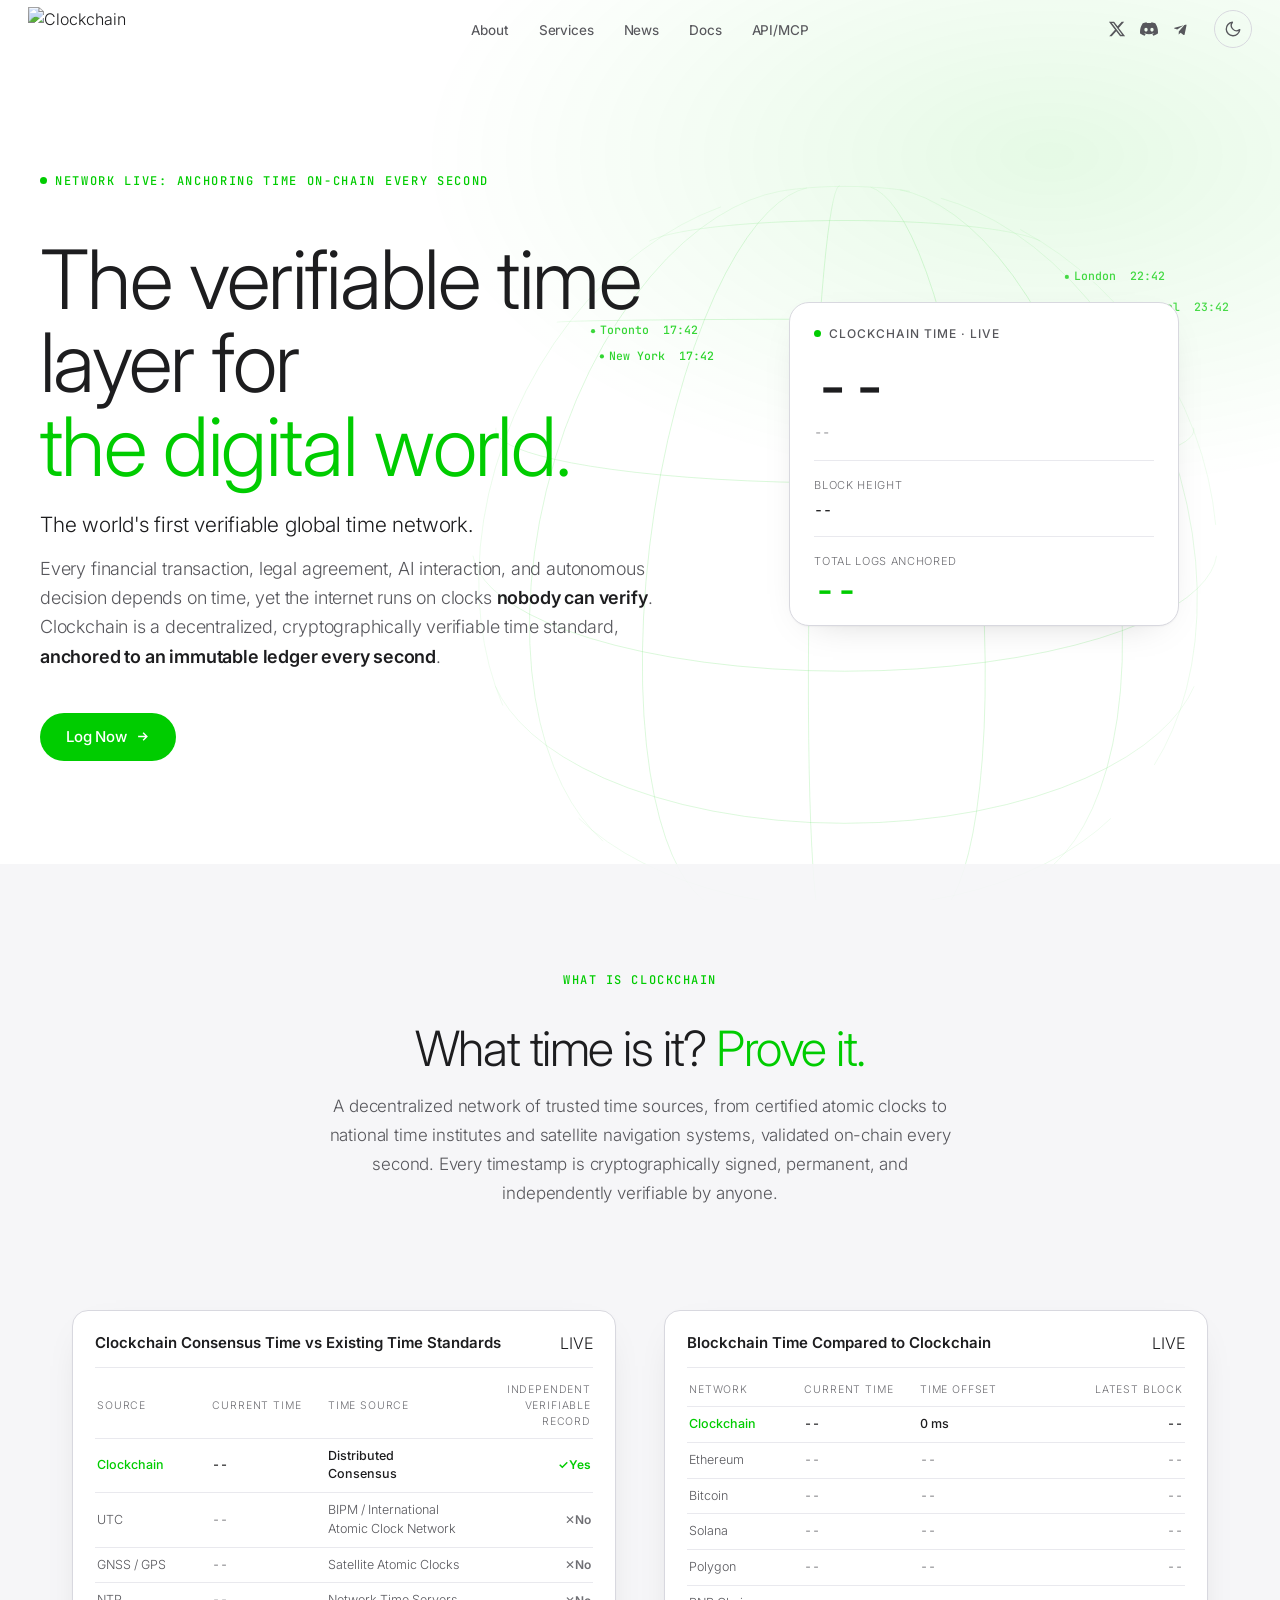
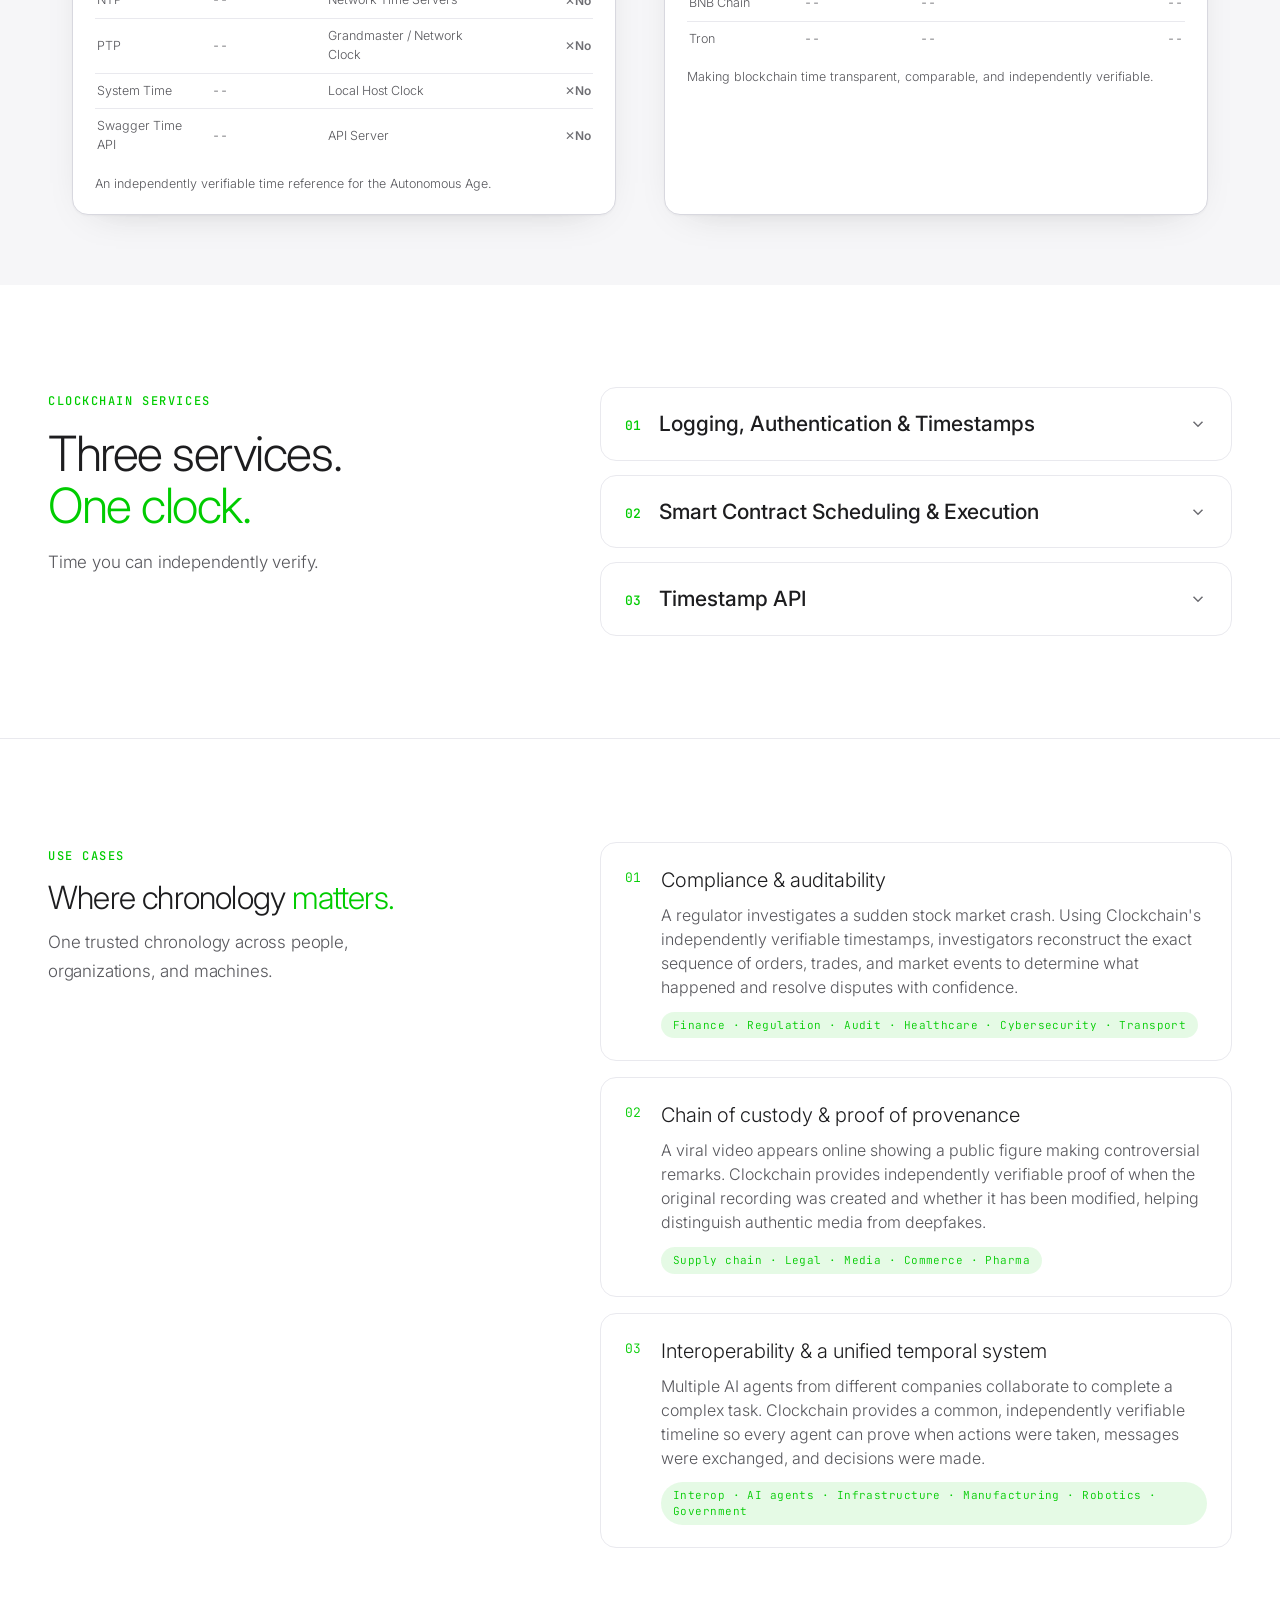
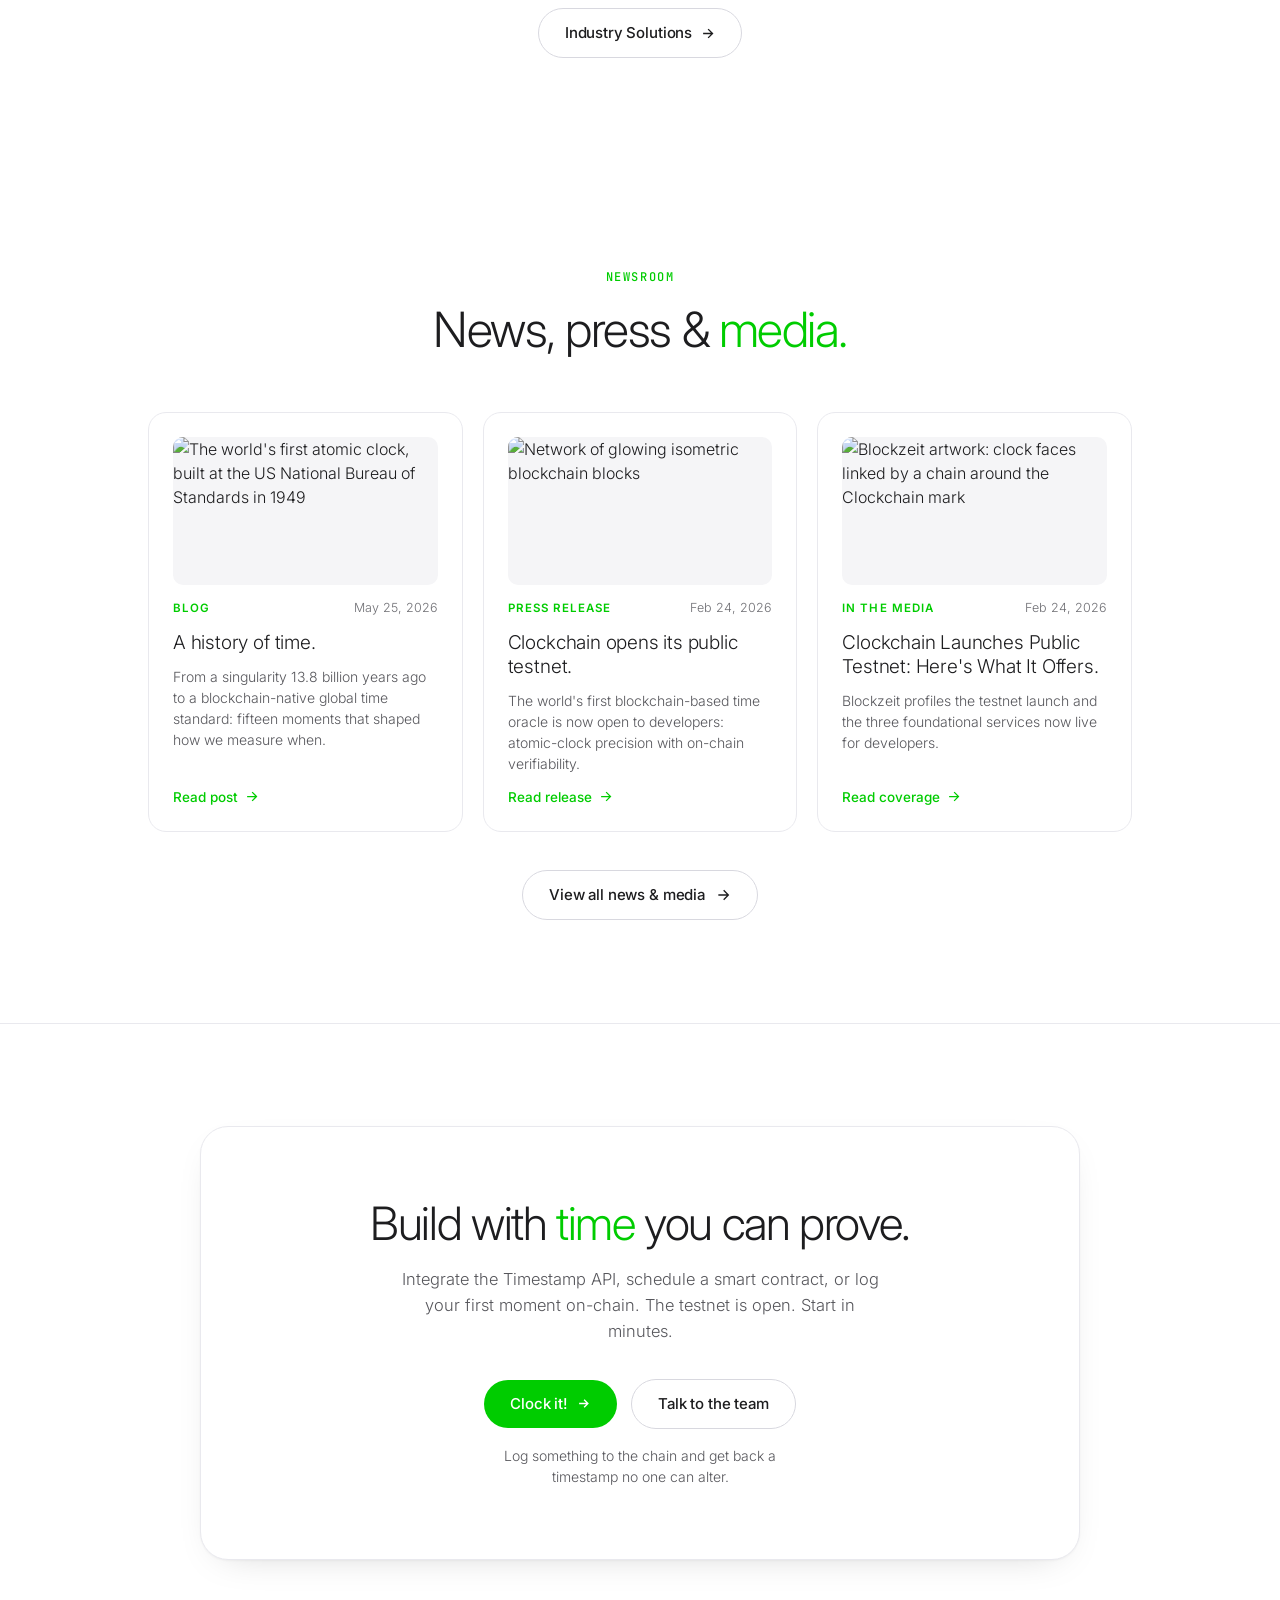
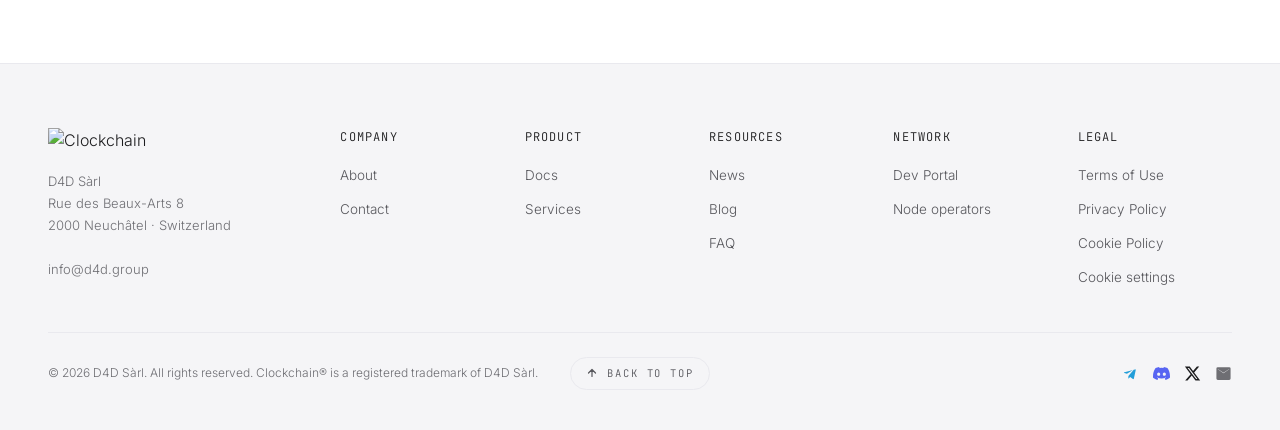
==== index.html @ 0afa10e7 "Final main-site round (notes 8/25): UTC off live box, digital-world hero, immutable-ledger line, FAQ" ====
<!DOCTYPE html>
<html lang="en" data-variant="daylight" data-accent="bright" data-font="inter" data-bodyfont="inter"
  data-headweight="light" data-bodyweight="light" data-density="comfortable">

<head>
  <meta charset="UTF-8" />
  <meta name="viewport" content="width=device-width, initial-scale=1.0" />
  <title>Clockchain · The world's first verifiable global time network</title>
  <meta name="description"
    content="Clockchain is the world's first verifiable global time network: a decentralized, cryptographically verifiable time standard, anchored on-chain every second. Time you can prove." />
  <link rel="canonical" href="https://koan-shdw.github.io/clockchain-preview-r2/" />
  <meta property="og:type" content="website" />
  <meta property="og:site_name" content="Clockchain" />
  <meta property="og:title" content="Clockchain · The world's first verifiable global time network" />
  <meta property="og:description"
    content="A decentralized, cryptographically verifiable time standard, anchored on-chain every second. Time you can prove." />
  <meta property="og:image" content="https://koan-shdw.github.io/clockchain-preview-r2/assets/og-clockchain.png" />
  <meta property="og:url" content="https://koan-shdw.github.io/clockchain-preview-r2/" />
  <meta name="twitter:card" content="summary_large_image" />
  <meta name="twitter:title" content="Clockchain · The world's first verifiable global time network" />
  <meta name="twitter:description"
    content="A decentralized, cryptographically verifiable time standard, anchored on-chain every second. Time you can prove." />
  <meta name="twitter:image" content="https://koan-shdw.github.io/clockchain-preview-r2/assets/og-clockchain.png" />
  <link rel="icon" type="image/png" sizes="32x32" href="assets/favicon-32.png" />
  <link rel="icon" type="image/png" sizes="512x512" href="assets/favicon-512.png" />
  <link rel="apple-touch-icon" href="assets/apple-touch-icon.png" />
  <link rel="preconnect" href="https://fonts.googleapis.com" />
  <link rel="preconnect" href="https://fonts.gstatic.com" crossorigin />
  <link
    href="https://fonts.googleapis.com/css2?family=Space+Grotesk:wght@400;500;600;700&family=Inter:wght@100;200;300;400;500;600&family=JetBrains+Mono:wght@400;500&display=swap"
    rel="stylesheet" />
  <link rel="stylesheet" href="styles.css?v=5" />
  <link rel="stylesheet" href="site.css?v=17" />
  <script>window.CC_GA_ID = 'G-56GW11EBX3';</script>
  <script>(function () { try { var t = localStorage.getItem('cc-theme'); if (t === 'eclipse' || t === 'daylight') { document.documentElement.setAttribute('data-variant', t); } } catch (e) { } })();</script>
</head>

<body class="has-earth">

  <canvas class="hero-earth" id="hero-earth" aria-hidden="true"></canvas>

  <a class="skip-link" href="#main-content">Skip to main content</a>

  <div class="scroll-progress" id="scroll-progress" aria-hidden="true"></div>

  <div id="site-nav"></div>

  <main id="main-content" tabindex="-1">

    <!-- ===== HERO: question + live answer (widget state 1) ===== -->
    <section class="hero-q" id="top" data-screen-label="01 Hero">
      <div class="hero-q-inner">
        <div class="hero-q-copy">
          <div class="eyebrow"><span class="live-dot"></span>Network live: anchoring time on-chain every second</div>
          <h1 class="hero-q-title">The verifiable time layer for<br /><span class="hq-em">the digital world.</span>
          </h1>
          <p class="hero-lede">The world's first verifiable global time network.</p>
          <p class="hero-sub">Every financial transaction, legal agreement, AI interaction, and autonomous decision
            depends on time, yet the internet runs on clocks <strong>nobody can verify</strong>. Clockchain is a
            decentralized, cryptographically verifiable time standard, <strong>anchored to an immutable ledger every second</strong>.
          </p>
          <div class="hero-q-actions">
            <a class="btn btn-primary" href="https://clockchain.network/service/logging-create-log" target="_blank"
              rel="noopener">Log Now<svg viewBox="0 0 24 24" aria-hidden="true">
                <path d="M5 12h14M13 6l6 6-6 6" />
              </svg></a>
          </div>
        </div>

        <!-- Widget: hero state -->
        <div class="cw-card" id="cw-card">
          <div class="cw-head">
            <span class="cw-head-label"><span class="live-dot"></span>Clockchain time · live</span>
          </div>
          <div class="cw-time mono" id="cw-time">--:--:--<span class="cw-ms">.---</span></div>
          <div class="cw-date" id="cw-date">—</div>
          <div class="cw-stats">
            <div class="cw-stat"><span class="cw-label">Block height</span><span class="cw-val mono"
                id="cw-height">—</span></div>
          </div>
          <div class="cw-counter">
            <span class="cw-label">Total logs anchored</span>
            <span class="cw-counter-val mono" id="cw-logs">—</span>
          </div>
        </div>
      </div>
    </section>

    <!-- ===== WHAT IS CLOCKCHAIN ===== -->
    <section class="whatis reveal" id="what" data-screen-label="02 What is Clockchain">
      <div class="container">
        <span class="tag">What is Clockchain</span>
        <h2 class="h2">What time is it? <em>Prove it.</em></h2>
        <p class="body-lg">A decentralized network of trusted time sources, from certified atomic clocks to national
          time institutes and satellite navigation systems, validated on-chain every second. Every timestamp is
          cryptographically signed, permanent, and independently verifiable by anyone.</p>
      </div>
    </section>

    <!-- ===== PROOF: two always-open comparison boxes (moved under the What-is copy, R2 #5) ===== -->
    <section class="compare reveal" id="compare" data-screen-label="02b Compare">
      <div class="container">
        <div class="compare-grid">

          <!-- A: Time Standards -->
          <div class="cmp-card">
            <div class="cmp-head">
              <span class="cmp-title">Clockchain Consensus Time vs Existing Time Standards</span>
              <span class="net-badge mono">LIVE</span>
            </div>
            <div class="cw-table cmp-t-time">
              <div class="cw-row cw-row-head">
                <span>Source</span>
                <span>Current time</span>
                <span>Time source</span>
                <span>Independent verifiable record</span>
              </div>
              <div class="cw-row is-cc">
                <span>Clockchain</span>
                <span class="mono" data-cw-src="clockchain">—</span>
                <span>Distributed Consensus</span>
                <span class="cmp-verify yes">Yes</span>
              </div>
              <div class="cw-row">
                <span>UTC</span>
                <span class="mono" data-cw-src="utc">—</span>
                <span>BIPM / International Atomic Clock Network</span>
                <span class="cmp-verify no">No</span>
              </div>
              <div class="cw-row">
                <span>GNSS / GPS</span>
                <span class="mono" data-cw-src="gnss">—</span>
                <span>Satellite Atomic Clocks</span>
                <span class="cmp-verify no">No</span>
              </div>
              <div class="cw-row">
                <span>NTP</span>
                <span class="mono" data-cw-src="ntp">—</span>
                <span>Network Time Servers</span>
                <span class="cmp-verify no">No</span>
              </div>
              <div class="cw-row">
                <span>PTP</span>
                <span class="mono" data-cw-src="ptp">—</span>
                <span>Grandmaster / Network Clock</span>
                <span class="cmp-verify no">No</span>
              </div>
              <div class="cw-row">
                <span>System Time</span>
                <span class="mono" data-cw-src="system">—</span>
                <span>Local Host Clock</span>
                <span class="cmp-verify no">No</span>
              </div>
              <div class="cw-row">
                <span>Swagger Time API</span>
                <span class="mono" data-cw-src="swagger">—</span>
                <span>API Server</span>
                <span class="cmp-verify no">No</span>
              </div>
            </div>
            <p class="cmp-note">An independently verifiable time reference for the Autonomous Age.</p>
          </div>

          <!-- B: Blockchain Comparison -->
          <div class="cmp-card">
            <div class="cmp-head">
              <span class="cmp-title">Blockchain Time Compared to Clockchain</span>
              <span class="net-badge mono">LIVE</span>
            </div>
            <div class="cw-table cmp-t-chain">
              <div class="cw-row cw-row-head">
                <span>Network</span>
                <span>Current time</span>
                <span>Time offset</span>
                <span>Latest block</span>
              </div>
              <div class="cw-row is-cc">
                <span>Clockchain</span>
                <span class="mono" data-cw-chain="clockchain">—</span>
                <span class="mono">0 ms</span>
                <span class="mono" data-cw-block="clockchain">—</span>
              </div>
              <div class="cw-row">
                <span>Ethereum</span>
                <span class="mono" data-cw-chain="ethereum">—</span>
                <span class="mono" data-cw-chain-off="ethereum">—</span>
                <span class="mono" data-cw-block="ethereum">—</span>
              </div>
              <div class="cw-row">
                <span>Bitcoin</span>
                <span class="mono" data-cw-chain="bitcoin">—</span>
                <span class="mono" data-cw-chain-off="bitcoin">—</span>
                <span class="mono" data-cw-block="bitcoin">—</span>
              </div>
              <div class="cw-row">
                <span>Solana</span>
                <span class="mono" data-cw-chain="solana">—</span>
                <span class="mono" data-cw-chain-off="solana">—</span>
                <span class="mono" data-cw-block="solana">—</span>
              </div>
              <div class="cw-row">
                <span>Polygon</span>
                <span class="mono" data-cw-chain="polygon">—</span>
                <span class="mono" data-cw-chain-off="polygon">—</span>
                <span class="mono" data-cw-block="polygon">—</span>
              </div>
              <!-- <div class="cw-row">
                <span>Avalanche C-Chain</span>
                <span class="mono" data-cw-chain="avalanche">—</span>
                <span class="mono" data-cw-chain-off="avalanche">—</span>
                <span class="mono" data-cw-block="avalanche">—</span>
              </div> -->
              <div class="cw-row">
                <span>BNB Chain</span>
                <span class="mono" data-cw-chain="bnb">—</span>
                <span class="mono" data-cw-chain-off="bnb">—</span>
                <span class="mono" data-cw-block="bnb">—</span>
              </div>
              <!-- <div class="cw-row">
                <span>Hyperliquid</span>
                <span class="mono" data-cw-chain="hyperliquid">—</span>
                <span class="mono" data-cw-chain-off="hyperliquid">—</span>
                <span class="mono" data-cw-block="hyperliquid">—</span>
              </div> -->
              <div class="cw-row">
                <span>Tron</span>
                <span class="mono" data-cw-chain="tron">—</span>
                <span class="mono" data-cw-chain-off="tron">—</span>
                <span class="mono" data-cw-block="tron">—</span>
              </div>
            </div>
            <p class="cmp-note">Making blockchain time transparent, comparable, and independently verifiable.</p>
          </div>

        </div>
      </div>
    </section>

    <!-- ===== SERVICES ===== -->
    <section class="services reveal split" id="services" data-screen-label="03 Services">
      <div class="container">
        <div class="services-head">
          <span class="tag">Clockchain Services</span>
          <h2 class="h2">Three services. <em>One clock.</em></h2>
          <p class="body-lg">Time you can independently verify.</p>
        </div>
        <div class="svc-acc-list">
          <details class="svc-acc">
            <summary>
              <span class="svc-n">01</span>
              <span class="svc-acc-title">Logging, Authentication &amp; Timestamps</span>
              <svg class="svc-acc-chev" viewBox="0 0 24 24" aria-hidden="true">
                <path d="M6 9l6 6 6-6" />
              </svg>
            </summary>
            <div class="svc-acc-body">
              <p>Timestamp and log data every second onto Clockchain in a simple, decentralized, cost-effective way.
                Instantly authenticate from any device, anywhere.</p>
              <ul class="ps-list">
                <li>Industry-standard hashing for any asset</li>
                <li>Advanced timestamp verification</li>
                <li>Search and audit your full log history</li>
              </ul>
              <a class="btn btn-primary svc-go" href="https://clockchain.network/service/logging-create-log"
                target="_blank" rel="noopener">Go Now<svg viewBox="0 0 24 24" aria-hidden="true">
                  <path d="M5 12h14M13 6l6 6-6 6" />
                </svg></a>
            </div>
          </details>
          <details class="svc-acc">
            <summary>
              <span class="svc-n">02</span>
              <span class="svc-acc-title">Smart Contract Scheduling &amp; Execution</span>
              <svg class="svc-acc-chev" viewBox="0 0 24 24" aria-hidden="true">
                <path d="M6 9l6 6 6-6" />
              </svg>
            </summary>
            <div class="svc-acc-body">
              <p>Schedule and execute critical services with the first verifiable blockchain time, a scheduling and
                execution system you can trust. Never miss a deadline again.</p>
              <ul class="ps-list">
                <li>Time triggers with cryptographic proof of execution</li>
                <li>Webhook notifications</li>
                <li>Full deployment monitoring</li>
              </ul>
              <a class="btn btn-primary svc-go"
                href="https://clockchain.network/service/smart-contracts-schedule-contract" target="_blank"
                rel="noopener">Go Now<svg viewBox="0 0 24 24" aria-hidden="true">
                  <path d="M5 12h14M13 6l6 6-6 6" />
                </svg></a>
            </div>
          </details>
          <details class="svc-acc">
            <summary>
              <span class="svc-n">03</span>
              <span class="svc-acc-title">Timestamp API</span>
              <svg class="svc-acc-chev" viewBox="0 0 24 24" aria-hidden="true">
                <path d="M6 9l6 6 6-6" />
              </svg>
            </summary>
            <div class="svc-acc-body">
              <p>Access, verify, and stamp anything, every second, on any device. Clockchain-verified timestamps for
                UTC, GPS, TAI, ISO 8601, and RFC 3339, with microsecond precision.</p>
              <ul class="ps-list">
                <li>Unlimited API requests with full API access</li>
                <li>Webhook notifications and bulk operations</li>
                <li>SLA guarantee</li>
              </ul>
              <a class="btn btn-primary svc-go" href="https://clockchain.network/service/timestamp-api-dashboard"
                target="_blank" rel="noopener">Go Now<svg viewBox="0 0 24 24" aria-hidden="true">
                  <path d="M5 12h14M13 6l6 6-6 6" />
                </svg></a>
            </div>
          </details>
        </div>
      </div>
    </section>

    <!-- ===== USE CASES ===== -->
    <section class="usecases reveal split" id="use-cases" data-screen-label="04 Use cases">
      <div class="container">
        <div class="ps-subhead">
          <span class="tag">Use Cases</span>
          <h3 class="ps-subhead-title">Where chronology <em>matters.</em></h3>
          <p class="body-lg">One trusted chronology across people, organizations, and machines.</p>
        </div>
        <div class="uc-list">
          <article class="uc-card">
            <div class="uc-n">01</div>
            <div class="uc-body">
              <h4>Compliance &amp; auditability</h4>
              <p>A regulator investigates a sudden stock market crash. Using Clockchain's independently verifiable
                timestamps, investigators reconstruct the exact sequence of orders, trades, and market events to
                determine what happened and resolve disputes with confidence.</p>
              <span class="pill">Finance · Regulation · Audit · Healthcare · Cybersecurity · Transport</span>
            </div>
          </article>
          <article class="uc-card">
            <div class="uc-n">02</div>
            <div class="uc-body">
              <h4>Chain of custody &amp; proof of provenance</h4>
              <p>A viral video appears online showing a public figure making controversial remarks. Clockchain provides
                independently verifiable proof of when the original recording was created and whether it has been
                modified, helping distinguish authentic media from deepfakes.</p>
              <span class="pill">Supply chain · Legal · Media · Commerce · Pharma</span>
            </div>
          </article>
          <article class="uc-card">
            <div class="uc-n">03</div>
            <div class="uc-body">
              <h4>Interoperability &amp; a unified temporal system</h4>
              <p>Multiple AI agents from different companies collaborate to complete a complex task. Clockchain provides
                a common, independently verifiable timeline so every agent can prove when actions were taken, messages
                were exchanged, and decisions were made.</p>
              <span class="pill">Interop · AI agents · Infrastructure · Manufacturing · Robotics · Government</span>
            </div>
          </article>
        </div>
        <div class="how-more">
          <a class="btn btn-outline" href="industry-solutions.html">Industry Solutions<svg viewBox="0 0 24 24">
              <path d="M5 12h14M13 5l7 7-7 7" />
            </svg></a>
        </div>
      </div>
    </section>

    <!-- ===== NEWSROOM TEASER ===== -->
    <section class="newsroom-teaser reveal" id="news" data-screen-label="05 Newsroom">
      <div class="container">
        <div class="section-head-c">
          <span class="tag">Newsroom</span>
          <h2 class="h2">News, press &amp; <em>media.</em></h2>
        </div>
        <div class="nt-grid">
          <a class="nt-card" href="blog/brief-history-of-time.html">
            <div class="nt-thumb"><img src="assets/blog/atomic-clock-1949.jpg" alt="The world's first atomic clock, built at the US National Bureau of Standards in 1949" loading="lazy" /></div>
            <div class="nt-top"><span class="nt-kicker">Blog</span><span class="nt-date">May 25, 2026</span></div>
            <h3>A history of time.</h3>
            <p>From a singularity 13.8 billion years ago to a blockchain-native global time standard: fifteen moments
              that shaped how we measure when.</p>
            <span class="nt-link">Read post<svg viewBox="0 0 24 24">
                <path d="M5 12h14M13 5l7 7-7 7" />
              </svg></span>
          </a>
          <a class="nt-card" href="newsroom.html#news">
            <div class="nt-thumb"><img src="assets/media/hipther.png?v=2" alt="Network of glowing isometric blockchain blocks" loading="lazy" /></div>
            <div class="nt-top"><span class="nt-kicker">Press Release</span><span class="nt-date">Feb 24, 2026</span>
            </div>
            <h3>Clockchain opens its public testnet.</h3>
            <p>The world's first blockchain-based time oracle is now open to developers: atomic-clock precision with
              on-chain verifiability.</p>
            <span class="nt-link">Read release<svg viewBox="0 0 24 24">
                <path d="M5 12h14M13 5l7 7-7 7" />
              </svg></span>
          </a>
          <a class="nt-card" href="newsroom.html#media">
            <div class="nt-thumb"><img src="assets/media/blockzeit.png" alt="Blockzeit artwork: clock faces linked by a chain around the Clockchain mark" loading="lazy" /></div>
            <div class="nt-top"><span class="nt-kicker">In the Media</span><span class="nt-date">Feb 24, 2026</span>
            </div>
            <h3>Clockchain Launches Public Testnet: Here's What It Offers.</h3>
            <p>Blockzeit profiles the testnet launch and the three foundational services now live for developers.</p>
            <span class="nt-link">Read coverage<svg viewBox="0 0 24 24">
                <path d="M5 12h14M13 5l7 7-7 7" />
              </svg></span>
          </a>
        </div>
        <div class="nt-cta-row">
          <a class="btn btn-outline" href="newsroom.html">View all news &amp; media<svg viewBox="0 0 24 24">
              <path d="M5 12h14M13 5l7 7-7 7" />
            </svg></a>
        </div>
      </div>
    </section>

    <!-- ===== CTA ===== -->
    <section class="cta reveal" data-screen-label="06 CTA">
      <div class="container">
        <div class="cta-card">
          <h2>Build with <em>time</em> you can prove.</h2>
          <p class="sub">Integrate the Timestamp API, schedule a smart contract, or log your first moment on-chain. The
            testnet is open. Start in minutes.</p>
          <div class="cta-actions">
            <a class="btn btn-primary" href="https://clockchain.network/service/logging-create-log" target="_blank"
              rel="noopener">Clock it!<svg viewBox="0 0 24 24" aria-hidden="true">
                <path d="M5 12h14M13 6l6 6-6 6" />
              </svg></a>
            <a class="btn btn-outline" href="#" data-contact>Talk to the team</a>
          </div>
          <p class="hero-cta-help cta-help">Log something to the chain and get back a timestamp no one can alter.</p>
        </div>
      </div>
    </section>
  </main>

  <div id="site-footer"></div>

  <script src="components.js?v=3"></script>
  <script src="app.js?v=3"></script>
  <script src="contact.js?v=1"></script>
  <script src="widget.js?v=5"></script>
  <script src="hero-earth.js?v=8"></script>
  <script src="consent.js?v=1"></script>
</body>

</html>
---- styles.css ----
/* ============================================================
   Clockchain — Merged
   Reference site's clean Apple-style layout & spacing
   + Clockchain brand (green marks, real content)
   Variant-aware: daylight (light) / eclipse (dark) / hybrid
   ============================================================ */

*,*::before,*::after{box-sizing:border-box;margin:0;padding:0;}

:root{
  /* ---- Brand constants ---- */
  --brand-green:#00cc00;            /* Clockchain logo mark green (matches assets/clockchain-logo) */
  --forest:#2d7a4f;                 /* reference refined green */
  --forest-mid:#3a9e65;

  /* ---- Accent (overridable by data-accent) ---- */
  --accent:var(--brand-green);
  --accent-soft:color-mix(in oklab, var(--accent), transparent 90%);
  --accent-line:color-mix(in oklab, var(--accent), transparent 70%);

  /* ---- Compatibility aliases (used by blog article page) ---- */
  --acc:var(--accent);
  --bg-elev:var(--surface-2);

  /* ---- Type (overridable by data-font) ---- */
  --f-display:'Space Grotesk', ui-sans-serif, system-ui, sans-serif;
  --f-body:'Inter', ui-sans-serif, system-ui, sans-serif;
  --f-mono:'JetBrains Mono', ui-monospace, 'SF Mono', Menlo, monospace;

  /* ---- Section rhythm (overridable by data-density) ---- */
  --band:clamp(72px,8vw,120px);
  --band-sm:clamp(48px,5.5vw,76px);

  /* ---- DAYLIGHT palette (default) ---- */
  --bg:#ffffff;
  --bg-alt:#f5f5f7;
  --surface:#ffffff;
  --surface-2:#f5f5f7;
  --ink:#1d1d1f;                    /* dark-band background */
  --fg:#1d1d1f;
  --fg-2:#6e6e73;
  --fg-3:#86868b;
  --line:#e9e9ee;
  --line-2:#d8d8df;
  --grid-line:rgba(0,0,0,0.035);
  --shadow:0 1px 2px rgba(0,0,0,.04), 0 12px 40px -24px rgba(0,0,0,.25);
  --glass:rgba(255,255,255,0.72);
  --globe-grid:var(--accent);
  --globe-line:var(--accent);
  --globe-land:#5aa5e1;
  --globe-base:#1d1d1f;
  color-scheme:light;
}

/* ===== Accent options ===== */
:root[data-accent="bright"]{ --accent:var(--brand-green); }   /* exact logo green #00cc00 (bright) */
:root[data-accent="forest"]{ --accent:#0a9d44; }              /* slightly darker, refined green (default) */
:root[data-accent="emerald"]{ --accent:#0a9d6e; }             /* deeper emerald */

/* ===== Font options ===== */
:root[data-font="grotesk"]{ --f-display:'Space Grotesk', ui-sans-serif, system-ui, sans-serif; }
:root[data-font="inter"]{   --f-display:'Inter', ui-sans-serif, system-ui, sans-serif; }
:root[data-bodyfont="inter"]{   --f-body:'Inter', ui-sans-serif, system-ui, sans-serif; }
:root[data-bodyfont="grotesk"]{ --f-body:'Space Grotesk', ui-sans-serif, system-ui, sans-serif; }

/* ===== Body weight (Tweaks): Regular / Light / Thin — body copy only ===== */
:root[data-bodyweight="thin"]  p,
:root[data-bodyweight="thin"]  li,
:root[data-bodyweight="thin"]  body{ font-weight:100 !important; }
:root[data-bodyweight="light"] p,
:root[data-bodyweight="light"] li,
:root[data-bodyweight="light"] body{ font-weight:300 !important; }

/* ===== Headline weight (Tweaks): Regular / Light / Thin — headings only ===== */
:root[data-headweight="thin"]  h1, :root[data-headweight="thin"]  h2,
:root[data-headweight="thin"]  h3, :root[data-headweight="thin"]  h4,
:root[data-headweight="thin"]  h5, :root[data-headweight="thin"]  h6,
:root[data-headweight="thin"]  .h2, :root[data-headweight="thin"]  .hero-title,
:root[data-headweight="thin"]  .feature-cell-title, :root[data-headweight="thin"]  .step-title,
:root[data-headweight="thin"]  .svc-q, :root[data-headweight="thin"]  .pg-teaser-title{ font-weight:100 !important; }
:root[data-headweight="light"] h1, :root[data-headweight="light"] h2,
:root[data-headweight="light"] h3, :root[data-headweight="light"] h4,
:root[data-headweight="light"] h5, :root[data-headweight="light"] h6,
:root[data-headweight="light"] .h2, :root[data-headweight="light"] .hero-title,
:root[data-headweight="light"] .feature-cell-title, :root[data-headweight="light"] .step-title,
:root[data-headweight="light"] .svc-q, :root[data-headweight="light"] .pg-teaser-title{ font-weight:300 !important; }

/* ===== Density ===== */
:root[data-density="compact"]{ --band:clamp(52px,5.5vw,84px); --band-sm:clamp(36px,4vw,56px); }
:root[data-density="airy"]{ --band:clamp(96px,11vw,168px); --band-sm:clamp(64px,7vw,104px); }

/* ===== ECLIPSE palette (dark) ===== */
:root[data-variant="eclipse"]{
  --bg:oklch(0.13 0.012 150);
  --bg-alt:oklch(0.16 0.013 150);
  --surface:oklch(0.18 0.013 150);
  --surface-2:oklch(0.21 0.014 150);
  --ink:oklch(0.08 0.012 150);
  --fg:oklch(0.97 0.005 145);
  --fg-2:oklch(0.74 0.01 145);
  --fg-3:oklch(0.56 0.012 145);
  --line:oklch(1 0 0 / 0.09);
  --line-2:oklch(1 0 0 / 0.16);
  --grid-line:rgba(255,255,255,0.04);
  --shadow:0 1px 2px rgba(0,0,0,.4), 0 24px 60px -30px rgba(0,0,0,.8);
  --glass:oklch(0.2 0.013 150 / 0.6);
  --globe-grid:#3a4a44;
  --globe-land:#4f7d68;
  --globe-base:#0a0a0a;
  --accent:var(--brand-green);
  color-scheme:dark;
}
:root[data-variant="eclipse"][data-accent="forest"]{ --accent:#1fb55a; }
:root[data-variant="eclipse"][data-accent="emerald"]{ --accent:#1fc78c; }

/* ===== HYBRID: light base, but statement + how-it-works + sectors go dark (true blend) ===== */
:root[data-hybrid] .statement,
:root[data-hybrid] .how,
:root[data-hybrid] .sectors{
  --bg:var(--ink);--bg-alt:var(--ink);--surface:rgba(255,255,255,0.04);
  --fg:#fff;--fg-2:rgba(255,255,255,0.62);--fg-3:rgba(255,255,255,0.42);
  --line:rgba(255,255,255,0.1);--line-2:rgba(255,255,255,0.16);
  background:var(--ink);color:#fff;
}
:root[data-hybrid] .statement p .muted,
:root[data-hybrid] .how .h2 em{color:var(--accent);}

/* ===== EMBED MODE: fixed hero height so the document height can't feed back into the iframe height (compare view) ===== */
:root[data-embed] .hero{min-height:0;height:720px;}

html{scroll-behavior:smooth;}
body{
  font-family:var(--f-body);
  background:var(--bg);
  color:var(--fg);
  -webkit-font-smoothing:antialiased;
  overflow-x:hidden;
  line-height:1.5;
  transition:background .4s ease, color .4s ease;
}
a{color:inherit;text-decoration:none;}
img,svg{display:block;max-width:100%;}
::selection{background:var(--accent);color:#fff;}

/* ============ Skip link (WCAG 2.4.1 Bypass Blocks) ============ */
.skip-link{
  position:fixed;
  top:14px;left:14px;
  /* fully off-screen above the viewport (incl. its own height + the 14px gap),
     but still focusable — not display:none / visibility:hidden */
  transform:translateY(calc(-100% - 28px));
  z-index:2000;
  padding:11px 20px;
  font-family:var(--f-display);
  font-size:14px;font-weight:600;letter-spacing:-0.01em;
  color:#fff;background:var(--accent);
  border-radius:10px;
  /* no shadow in the hidden state so nothing bleeds below the top edge */
  transition:transform .18s ease;
}
.skip-link:focus,
.skip-link:focus-visible{
  transform:translateY(0);
  box-shadow:0 8px 24px rgba(0,0,0,0.28);
  outline:2px solid #fff;outline-offset:2px;
}
/* main is a programmatic focus target only — no persistent focus ring */
main:focus{outline:none;}

/* ============ Scroll progress indicator ============ */
.scroll-progress{
  position:fixed;top:0;left:0;
  height:3px;width:100%;
  transform:scaleX(0);
  transform-origin:0 50%;
  background:var(--accent);
  z-index:3000;
  pointer-events:none;        /* never traps clicks / focus */
  will-change:transform;
}
@media (prefers-reduced-motion: no-preference){
  .scroll-progress{transition:transform .08s linear;}
}

/* ============ Layout ============ */
.container{max-width:1080px;margin:0 auto;padding:0 48px;}
.container-wide{max-width:1320px;margin:0 auto;padding:0 48px;}
section{width:100%;}

/* ============ NAV ============ */
.nav{
  position:fixed;top:0;left:0;right:0;z-index:200;
  height:58px;
  background:transparent;
  border-bottom:1px solid transparent;
  box-shadow:none;
  display:flex;align-items:center;justify-content:space-between;
  padding:0 28px;
  transition:background .4s ease, border-color .4s ease, box-shadow .4s ease, backdrop-filter .4s ease;
}
.nav.scrolled{
  background:color-mix(in oklab, var(--bg), transparent 20%);
  backdrop-filter:saturate(190%) blur(26px);
  -webkit-backdrop-filter:saturate(190%) blur(26px);
  border-bottom:1px solid color-mix(in oklab, var(--fg), transparent 90%);
  box-shadow:inset 0 1px 0 rgba(255,255,255,0.5), 0 10px 30px -18px rgba(0,0,0,0.45);
}
.nav-logo{display:flex;align-items:center;gap:9px;}
.nav-logo img{height:44px;width:auto;filter:none;transition:filter .4s ease;}
/* logo inverts to white only in dark eclipse mode */
:root[data-variant="eclipse"] .nav-logo img{filter:brightness(0) invert(1);}
:root[data-variant="eclipse"] .nav.scrolled .nav-logo img{filter:brightness(0) invert(1);}
.nav-links{
  display:flex;align-items:center;gap:30px;list-style:none;
  position:absolute;left:50%;transform:translateX(-50%);
}
.nav-links a{
  font-size:13.5px;font-weight:450;
  color:var(--fg-2);letter-spacing:-0.01em;
  text-shadow:none;
  transition:color .2s, text-shadow .2s;
}
.nav-links a:hover{color:var(--fg);}
/* light text over the dark eclipse page */
:root[data-variant="eclipse"] .nav:not(.scrolled) .nav-links a{color:rgba(255,255,255,0.86);}
:root[data-variant="eclipse"] .nav:not(.scrolled) .nav-links a:hover{color:#fff;}
/* light nav text while sitting over the dark video hero (top of page, before scroll);
   reverts to the default dark links once .scrolled (over the white page) */
.nav:not(.scrolled) .nav-links a{
  color:var(--fg-2);
  text-shadow:none;
}
.nav:not(.scrolled) .nav-links a:hover{color:var(--fg);}
.nav-right{display:flex;align-items:center;gap:18px;}

/* ===== Connect dropdown (replaces the loose social icons) ===== */
.nav-connect{position:relative;display:flex;align-items:center;}
.nav-connect-trigger{
  display:inline-flex;align-items:center;gap:6px;
  font-family:inherit;font-size:13.5px;font-weight:450;letter-spacing:-0.01em;
  color:var(--fg-2);background:transparent;cursor:pointer;
  border:0.5px solid var(--line-2);
  padding:7px 12px;border-radius:980px;
  transition:background .18s ease,color .18s ease,border-color .18s ease;
}
.nav-connect-trigger:hover{background:var(--bg-alt);color:var(--fg);}
.nav-connect-trigger .cx-chev{
  width:13px;height:13px;stroke:currentColor;fill:none;stroke-width:2.2;
  transition:transform .2s ease;
}
.nav-connect-trigger[aria-expanded="true"] .cx-chev{transform:rotate(180deg);}
.nav-connect-trigger[aria-expanded="true"]{background:var(--bg-alt);color:var(--fg);}
/* keep the trigger legible over the dark eclipse hero before scroll */
:root[data-variant="eclipse"] .nav:not(.scrolled) .nav-connect-trigger{
  color:rgba(255,255,255,0.86);border-color:rgba(255,255,255,0.24);
}
:root[data-variant="eclipse"] .nav:not(.scrolled) .nav-connect-trigger:hover{background:rgba(255,255,255,0.1);color:#fff;}

.nav-connect-menu{
  position:absolute;top:calc(100% + 8px);right:0;width:228px;
  background:var(--surface);border:0.5px solid var(--line-2);border-radius:14px;
  padding:6px;box-shadow:var(--shadow);
  display:flex;flex-direction:column;gap:2px;
  opacity:0;visibility:hidden;transform:translateY(-6px);
  transition:opacity .18s ease,transform .18s ease,visibility .18s;
  z-index:210;
}
.nav-connect.open .nav-connect-menu{opacity:1;visibility:visible;transform:none;}
.cx-item{
  display:flex;align-items:center;gap:10px;
  padding:9px 10px;border-radius:9px;
  color:var(--fg);text-decoration:none;
  transition:background .15s ease;
}
.cx-item:hover,.cx-item:focus-visible{background:var(--bg-alt);outline:none;}
.cx-item:focus-visible{box-shadow:0 0 0 2px var(--accent);}
.cx-ico{display:inline-flex;align-items:center;justify-content:center;width:20px;height:20px;flex:0 0 auto;}
.cx-ico svg{width:18px;height:18px;}
/* Community — emphasized */
.cx-community{background:rgba(0,198,39,0.10);}
.cx-community:hover,.cx-community:focus-visible{background:rgba(0,198,39,0.16);}
.cx-community .cx-ico svg{fill:none;stroke:#00A521;stroke-width:2;width:19px;height:19px;}
.cx-text{display:flex;flex-direction:column;line-height:1.25;}
.cx-title{font-size:13.5px;font-weight:500;color:var(--fg);}
.cx-sub{font-size:11.5px;color:var(--fg-3);}
.cx-divider{height:0.5px;background:var(--line-2);margin:4px 6px;}
/* social rows */
.cx-social .cx-label{font-size:13.5px;font-weight:450;color:var(--fg);flex:1 1 auto;}
.cx-social .cx-ico svg{fill:currentColor;}
.cx-x .cx-ico{color:var(--fg);}
.cx-discord .cx-ico{color:#4D5EEA;}
.cx-telegram .cx-ico{color:#1796D0;}
.cx-ext{width:13px;height:13px;stroke:var(--fg-3);fill:none;stroke-width:2;flex:0 0 auto;}

.nav-cta{
  display:inline-flex;align-items:center;gap:6px;
  font-size:13px;font-weight:500;
  color:#fff;background:var(--accent);
  padding:8px 16px;border-radius:980px;
  transition:transform .18s ease, filter .18s ease;
}
.nav-cta:hover{transform:translateY(-1px);filter:brightness(1.06);}
.nav-cta svg{width:13px;height:13px;stroke:currentColor;fill:none;stroke-width:2.4;}
/* ===== theme toggle (injected by app.js) ===== */
.nav-theme{display:inline-flex;align-items:center;justify-content:center;width:38px;height:38px;padding:0;border:1px solid var(--line-2);border-radius:50%;background:transparent;color:var(--fg-2);cursor:pointer;transition:color .2s ease,border-color .2s ease,background .2s ease;flex:0 0 auto;}
.nav-theme:hover{color:var(--fg);border-color:var(--accent);background:var(--accent-soft);}
.nav-theme svg{width:18px;height:18px;fill:none;stroke:currentColor;stroke-width:1.8;stroke-linecap:round;stroke-linejoin:round;}
.nav-theme svg circle{fill:none;}
:root[data-variant="eclipse"] .nav:not(.scrolled) .nav-theme{color:rgba(255,255,255,0.86);border-color:rgba(255,255,255,0.22);}
:root[data-variant="eclipse"] .nav:not(.scrolled) .nav-theme:hover{color:#fff;border-color:rgba(255,255,255,0.4);}
/* ===== use-case Go Now button row (R2 #6-8) ===== */
.uc-go-row{margin-top:16px;}
/* ===== mobile hamburger button ===== */
.nav-burger{display:none;width:42px;height:42px;border:none;background:transparent;cursor:pointer;flex-direction:column;align-items:center;justify-content:center;gap:5px;padding:0;-webkit-tap-highlight-color:transparent;}
.nav-burger span{display:block;width:22px;height:2px;border-radius:2px;background:var(--fg);transition:transform .3s ease, opacity .2s ease, background .3s ease;}
.nav:not(.scrolled) .nav-burger span{background:var(--fg);box-shadow:none;}
:root[data-variant="eclipse"] .nav-burger span{background:#fff;}
body.menu-open .nav-burger span{background:#fff;box-shadow:none;}
body.menu-open .nav-burger span:nth-child(1){transform:translateY(7px) rotate(45deg);}
body.menu-open .nav-burger span:nth-child(2){opacity:0;}
body.menu-open .nav-burger span:nth-child(3){transform:translateY(-7px) rotate(-45deg);}

/* ===== full-screen mobile menu ===== */
.mobile-menu{
  position:fixed;inset:0;z-index:190;
  display:flex;flex-direction:column;align-items:center;justify-content:center;
  background:color-mix(in oklab, var(--ink), transparent 3%);
  -webkit-backdrop-filter:blur(10px);backdrop-filter:blur(10px);
  opacity:0;visibility:hidden;transform:translateY(-8px);
  transition:opacity .3s ease, transform .3s ease, visibility .3s;
  padding:84px 28px 44px;
}
body.menu-open .mobile-menu{opacity:1;visibility:visible;transform:none;}
.mm-links{display:flex;flex-direction:column;align-items:center;gap:4px;width:100%;}
.mm-links a{
  font-family:var(--f-display);font-size:clamp(26px,8vw,34px);font-weight:600;letter-spacing:-0.02em;
  color:#fff;padding:11px 16px;line-height:1.1;opacity:0.92;transition:color .2s, opacity .2s;
}
.mm-links a:hover,.mm-links a:active{color:var(--accent);opacity:1;}
.mm-cta{
  margin-top:30px;display:inline-flex;align-items:center;justify-content:center;gap:8px;
  font-size:16px;font-weight:600;color:#fff;background:var(--accent);
  width:min(360px,100%);min-height:54px;border-radius:980px;
}
.mm-cta svg{width:15px;height:15px;stroke:currentColor;fill:none;stroke-width:2.4;}
.mm-socials{display:flex;gap:18px;margin-top:36px;order:0;}
.mm-socials a{color:rgba(255,255,255,0.72);width:46px;height:46px;display:flex;align-items:center;justify-content:center;border-radius:50%;border:1px solid rgba(255,255,255,0.14);transition:color .2s,border-color .2s;}
.mm-socials a:hover{color:#fff;border-color:rgba(255,255,255,0.4);}
.mm-socials svg{width:21px;height:21px;fill:currentColor;}
.mm-theme{
  margin-top:30px;display:inline-flex;align-items:center;justify-content:center;gap:10px;
  font-size:15px;font-weight:600;color:rgba(255,255,255,0.85);
  background:transparent;border:1px solid rgba(255,255,255,0.2);border-radius:980px;
  padding:0 26px;min-height:48px;cursor:pointer;-webkit-tap-highlight-color:transparent;
  transition:color .2s,border-color .2s;
}
.mm-theme:hover,.mm-theme:active{color:#fff;border-color:rgba(255,255,255,0.45);}
.mm-theme svg{width:18px;height:18px;fill:none;stroke:currentColor;stroke-width:1.8;stroke-linecap:round;stroke-linejoin:round;}
.mm-theme svg circle{fill:none;}

@media(max-width:860px){
  .nav-links{display:none;}
  .nav-connect{display:none;}
  .nav-cta{display:none;}
  .nav-burger{display:flex;}
  .nav-theme{display:none;}
  /* width-driven logo: height follows aspect, so iOS Display Zoom / Larger Text
     can never squash it against the burger (img max-width:100% + fixed height did) */
  .nav-logo img{width:min(56vw,220px);height:auto;}
  .nav-burger{flex:0 0 auto;}
}
@media(max-width:400px){
  .nav{padding:0 18px;}
}
@media(min-width:861px){
  .mobile-menu{display:none;}
}

/* ============ BREADCRUMBS (injected by components.js on subpages) ============ */
.crumbs{position:absolute;top:70px;left:0;right:0;z-index:5;display:flex;align-items:center;gap:8px;padding:0 28px;font-size:12.5px;letter-spacing:-0.005em;color:var(--fg-3);pointer-events:none;}
.crumbs a{color:var(--fg-3);pointer-events:auto;transition:color .2s ease;}
.crumbs a:hover{color:var(--accent);}
.crumbs span[aria-current]{color:var(--fg-2);}
@media(max-width:400px){.crumbs{padding:0 18px;}}

/* ============ HERO (orbital-logo animation over a light horizon) ============ */
.hero{
  padding-top:58px;
  min-height:100vh;
  display:flex;align-items:center;
  position:relative;overflow:hidden;
  background:#070b0a;
  isolation:isolate;
}
/* orbital-logo variant: light surface so the green spheres, black Earth and line-burst read */
.hero--orbit{
  background:
    radial-gradient(120% 80% at 50% 42%, #ffffff 0%, #ffffff 52%, #f3f5f4 100%);
}
/* full-bleed canvas behind the hero text; never blocks clicks */
.hero-orbit-canvas{
  position:absolute;inset:0;z-index:0;
  width:100%;height:100%;display:block;
  pointer-events:none;user-select:none;
}
/* video fills the hero, day-to-night loop */
.hero-video{
  position:absolute;inset:0;z-index:0;
  width:100%;height:100%;object-fit:cover;object-position:53% 35%;
  pointer-events:none;user-select:none;
}
/* mobile still poster (shown instead of the autoplay video on small screens) */
.hero-poster{
  position:absolute;inset:0;z-index:0;display:none;
  background:#070b0a url("assets/hero-poster.jpg?v=2") 53% 35% / cover no-repeat;
  pointer-events:none;user-select:none;
}
/* readability scrim — darker top (statement) & bottom (blends into dark ticker) */
.hero-scrim{
  position:absolute;inset:0;z-index:1;pointer-events:none;
  background:
    linear-gradient(180deg,
      rgba(7,11,10,0.86) 0%,
      rgba(7,11,10,0.62) 22%,
      rgba(7,11,10,0.28) 44%,
      rgba(7,11,10,0.14) 60%,
      rgba(7,11,10,0.46) 82%,
      rgba(7,11,10,0.92) 100%);
}
/* ===== HERO STATEMENT (light text over the video, top-center) ===== */
.hero-statement{
  position:absolute;top:clamp(120px,17vh,190px);left:50%;transform:translateX(-50%);
  z-index:2;width:min(920px,86%);text-align:center;pointer-events:auto;
}
.hero-statement p{
  font-family:var(--f-display);
  font-size:clamp(20px,2.5vw,34px);font-weight:500;line-height:1.34;letter-spacing:-0.02em;
  color:#ffffff;text-wrap:balance;
  text-shadow:0 2px 20px rgba(0,0,0,0.85), 0 1px 3px rgba(0,0,0,0.9), 0 0 1px rgba(0,0,0,0.8);
}
.hero-statement .hs-em{color:var(--brand-green);}
/* orbital-logo hero: dark text on the light horizon (overrides the video-hero light text) */
.hero-statement .hero-title{
  font-family:var(--f-display);
  font-size:clamp(24px,3.6vw,52px);font-weight:600;line-height:1.06;letter-spacing:-0.03em;
  color:var(--fg);margin:0 0 18px;text-wrap:balance;
}
.hero--orbit .hero-title{
  text-shadow:0 1px 0 rgba(255,255,255,0.9), 0 2px 22px rgba(255,255,255,0.85);
}
.hero-title .hs-em{color:#00cc00;}
.hero--orbit .hero-statement p{
  color:var(--fg-2);
  font-size:clamp(17px,1.9vw,24px);font-weight:400;
  text-shadow:0 1px 0 rgba(255,255,255,0.9), 0 2px 18px rgba(255,255,255,0.85);
}
.hero--orbit .hero-statement .hs-em{color:var(--accent);}
.hero--orbit .hero-statement .hero-cta-help{
  color:var(--fg-2);
  text-shadow:0 1px 0 rgba(255,255,255,0.85);
}
.hero--orbit .hero-scroll{color:var(--fg-3);}
.hero--orbit .scroll-line{background:linear-gradient(var(--fg-3),transparent);}
/* orbital hero CTA moved to the nav (replacing Contact); the in-hero button was removed
   so it no longer overlaps the green Sun. Override kept minimal below. */
.hero--orbit .hero-statement .hero-cta-help{
  color:var(--fg-2);
  text-shadow:0 0 10px rgba(255,255,255,0.95), 0 0 4px rgba(255,255,255,0.95), 0 1px 0 rgba(255,255,255,0.9);
}

/* scroll hint reads light over the video */
.hero .hero-scroll{color:rgba(255,255,255,0.7);}
.hero .scroll-line{background:linear-gradient(rgba(255,255,255,0.7),transparent);}

/* ===== INTRO (headline + copy on the left, globe on the right) ===== */
.hero-intro{
  min-height:100vh;
  display:grid;grid-template-columns:1.05fr 0.95fr;align-items:center;
  position:relative;overflow:hidden;
  background:var(--bg);
}
/* indent only the copy column to the section rail; the globe column keeps the full right side */
.hero-intro-inner{position:relative;z-index:2;padding:80px 0;max-width:620px;margin-left:max(48px, calc((100vw - 1520px) / 2 + 48px));}
.hero-intro h1{
  font-family:var(--f-display);
  font-size:clamp(24px,3.6vw,52px);
  font-weight:600;line-height:0.99;letter-spacing:-0.04em;
  color:var(--fg);margin:24px 0 26px;text-wrap:balance;
}
.hero-intro h1 .muted{color:var(--accent);}
.hero-intro .hero-sub{max-width:360px;margin-bottom:26px;}
/* ===== Hero focal CTA (sits over the video, beneath the statement) ===== */
.hero-statement .hero-cta{
  margin-top:34px;display:flex;flex-direction:column;align-items:center;
  pointer-events:auto;  /* re-enable clicks (statement block is pointer-events:none) */
}
.hero-cta-btn.btn{
  font-size:16px;font-weight:600;letter-spacing:-0.01em;
  padding:15px 32px;color:#fff;
  background:var(--brand-green);
  box-shadow:
    0 10px 26px -10px color-mix(in oklab, var(--brand-green), transparent 32%),
    0 3px 8px -3px rgba(0,0,0,0.45);
  transition:transform .24s cubic-bezier(.2,.8,.2,1), box-shadow .24s ease, filter .2s ease;
}
.hero-cta-btn.btn svg{width:17px;height:17px;transition:transform .24s cubic-bezier(.2,.8,.2,1);}
.hero-cta-btn.btn:hover{
  transform:translateY(-2px);filter:brightness(1.06);
  background:var(--brand-green);
  box-shadow:
    0 18px 40px -12px color-mix(in oklab, var(--brand-green), transparent 20%),
    0 4px 10px -3px rgba(0,0,0,0.5);
}
.hero-cta-btn.btn:hover svg{transform:translateX(4px);}
.hero-cta-btn.btn:active{transform:translateY(0);transition-duration:.08s;}
/* --- Hero button style variants (tweakable: solid / white / clear) --- */
:root[data-herobtn="white"] .hero-cta-btn.btn{
  background:#fff;color:var(--brand-green);
  box-shadow:0 10px 26px -10px rgba(0,0,0,0.5), 0 3px 8px -3px rgba(0,0,0,0.4);
}
:root[data-herobtn="white"] .hero-cta-btn.btn:hover{
  background:#fff;filter:none;color:color-mix(in oklab, var(--brand-green), black 10%);
  transform:translateY(-2px);
  box-shadow:0 18px 40px -12px rgba(0,0,0,0.55), 0 4px 10px -3px rgba(0,0,0,0.45);
}
:root[data-herobtn="clear"] .hero-cta-btn.btn{
  background:rgba(6,12,8,0.5);
  -webkit-backdrop-filter:blur(10px) saturate(1.1);backdrop-filter:blur(10px) saturate(1.1);
  color:var(--brand-green);
  border:1.5px solid color-mix(in oklab, var(--brand-green), transparent 28%);
  box-shadow:
    inset 0 0 24px -8px color-mix(in oklab, var(--brand-green), transparent 55%),
    0 10px 26px -12px rgba(0,0,0,0.6);
  text-shadow:0 1px 3px rgba(0,0,0,0.95), 0 2px 12px rgba(0,0,0,0.85);
}
:root[data-herobtn="clear"] .hero-cta-btn.btn:hover{
  filter:none;
  background:rgba(6,12,8,0.62);
  border-color:color-mix(in oklab, var(--brand-green), transparent 8%);
  color:var(--brand-green);
  transform:translateY(-2px);
  box-shadow:
    inset 0 0 28px -8px color-mix(in oklab, var(--brand-green), transparent 42%),
    0 18px 40px -14px color-mix(in oklab, var(--brand-green), transparent 28%), 0 4px 10px -3px rgba(0,0,0,0.5);
}
.hero-statement .hero-cta-help{
  font-family:var(--f-body);
  font-size:16px;line-height:1.5;font-weight:400;
  color:rgba(255,255,255,0.95);
  margin-top:14px;letter-spacing:-0.005em;text-wrap:pretty;max-width:360px;
  text-shadow:0 2px 16px rgba(0,0,0,0.9), 0 1px 4px rgba(0,0,0,0.85), 0 0 1px rgba(0,0,0,0.8);
}
@media(max-width:600px){
  .hero-statement .hero-cta{margin-top:26px;width:100%;}
  .hero-cta-btn.btn{display:flex;width:100%;max-width:340px;justify-content:center;min-height:54px;}
}
/* --- Services-section copy of the hero CTA (helper adapted for light background) --- */
.svc-cta{margin-top:28px;display:flex;flex-direction:column;align-items:flex-start;}
.svc-cta .hero-cta-help{
  font-family:var(--f-body);
  font-size:14px;line-height:1.5;font-weight:400;
  color:var(--fg-2);
  margin-top:13px;letter-spacing:-0.005em;text-wrap:pretty;max-width:340px;
  text-shadow:none;
}
/* keep the "white" button state visible on light sections */
:root[data-herobtn="white"] .hero-cta-btn.btn{
  border:1px solid color-mix(in oklab, var(--brand-green), transparent 78%);
}
.hero-intro .hero-visual{
  position:relative;height:100vh;z-index:1;
  display:flex;align-items:center;justify-content:center;
}
.hero-intro #globe-canvas{display:block;}
/* live block card sits below the copy, in the left column (clear of the globe) */
.hero-intro .hero-block-card{
  margin-top:34px;width:100%;max-width:360px;
  box-shadow:0 30px 70px -30px rgba(0,0,0,0.4);
}
@media(max-width:900px){
  .hero-intro{grid-template-columns:1fr;min-height:0;}
  .hero-intro-inner{padding:96px 28px 24px;max-width:none;margin-left:0;}
  .hero-intro .hero-visual{height:76vw;min-height:300px;}
  .hero-intro .hero-block-card{width:auto;max-width:360px;margin-top:28px;}
}
.eyebrow{
  display:inline-flex;align-items:center;gap:8px;
  font-family:var(--f-mono);
  font-size:12px;font-weight:500;letter-spacing:0.14em;text-transform:uppercase;
  color:var(--accent);margin-bottom:30px;
}
.live-dot{
  width:7px;height:7px;border-radius:50%;display:inline-block;
  background:var(--accent);
  box-shadow:0 0 0 0 var(--accent-line);
  animation:livepulse 2s ease-in-out infinite;
}
@keyframes livepulse{
  0%{box-shadow:0 0 0 0 var(--accent-soft);}
  70%{box-shadow:0 0 0 8px transparent;}
  100%{box-shadow:0 0 0 0 transparent;}
}
.hero h1{
  font-family:var(--f-display);
  font-size:clamp(46px,5.4vw,86px);
  font-weight:600;line-height:0.99;letter-spacing:-0.04em;
  color:var(--fg);margin-bottom:26px;text-wrap:balance;
}
.hero h1 .muted{color:var(--fg-3);}
.hero-sub{
  font-size:18px;font-weight:400;line-height:1.62;
  color:var(--fg-2);max-width:460px;margin-bottom:42px;letter-spacing:-0.01em;
}
.hero-sub strong{color:var(--fg);font-weight:600;}
.hero-actions{display:flex;align-items:center;gap:14px;flex-wrap:wrap;}
.btn{
  display:inline-flex;align-items:center;gap:8px;
  font-size:15px;font-weight:500;letter-spacing:-0.01em;
  padding:13px 26px;border-radius:980px;
  transition:transform .18s ease, filter .18s ease, background .2s, border-color .2s;
}
.btn svg{width:15px;height:15px;stroke:currentColor;fill:none;stroke-width:2.2;}
.btn-primary{background:var(--accent);color:#fff;}
.btn-primary:hover{transform:translateY(-1px);filter:brightness(1.06);}
.btn-dark{background:var(--ink);color:#fff;}
.btn-dark:hover{transform:translateY(-1px);}
.btn-outline{border:1px solid var(--line-2);color:var(--fg);}
.btn-outline:hover{border-color:var(--accent);color:var(--accent);}
.btn-ghost{color:var(--fg-2);}
.btn-ghost:hover{color:var(--fg);}

.hero-scroll{
  position:absolute;bottom:34px;left:64px;z-index:2;
  font-family:var(--f-mono);
  font-size:12px;letter-spacing:0.18em;text-transform:uppercase;color:var(--fg-3);
  display:flex;flex-direction:column;align-items:center;gap:8px;
}
.scroll-line{width:1px;height:34px;background:linear-gradient(var(--fg-3),transparent);animation:scrollline 2s ease-in-out infinite;}
@keyframes scrollline{0%,100%{opacity:.35;}50%{opacity:1;}}
@media(max-width:900px){
  .hero-inner{padding:120px 28px 64px;max-width:none;}
  .hero-scroll{display:none;}
}

/* ============ TICKER (stat bar) ============ */
.ticker{background:var(--ink);padding:16px 0;}
.ticker-inner{display:flex;align-items:center;justify-content:center;flex-wrap:nowrap;overflow:hidden;}
.ticker-item{
  display:flex;flex-direction:column;align-items:center;
  padding:0 38px;border-right:1px solid rgba(255,255,255,0.1);flex-shrink:0;
}
.ticker-item:last-child{border-right:none;}
.ticker-label{
  font-family:var(--f-mono);font-size:12px;font-weight:500;letter-spacing:0.12em;text-transform:uppercase;
  color:rgba(255,255,255,0.4);margin-bottom:4px;
}
.ticker-val{
  font-size:14px;font-weight:500;color:rgba(255,255,255,0.92);
  letter-spacing:0.03em;font-variant-numeric:tabular-nums;
}
.ticker-val.accent{color:var(--accent);}
@media(max-width:760px){.ticker-inner{justify-content:flex-start;overflow-x:auto;padding:0 20px;-webkit-overflow-scrolling:touch;scrollbar-width:none;}.ticker-inner::-webkit-scrollbar{display:none;}.ticker-item{padding:0 24px;}}

/* ============ Shared section heads ============ */
.tag{
  display:inline-block;font-family:var(--f-mono);
  font-size:12px;font-weight:500;letter-spacing:0.13em;text-transform:uppercase;
  color:var(--accent);margin-bottom:18px;
}
.h2{
  font-family:var(--f-display);
  font-size:clamp(30px,3.8vw,50px);font-weight:600;line-height:1.06;letter-spacing:-0.03em;
  color:var(--fg);text-wrap:balance;
}
.h2 em{font-style:normal;color:var(--accent);}
.body-lg{font-size:17px;font-weight:400;line-height:1.7;color:var(--fg-2);letter-spacing:-0.01em;text-wrap:pretty;}

/* ============ STATEMENT ============ */
.statement{padding:var(--band) 0;border-bottom:1px solid var(--line);text-align:center;}
.statement p{
  font-family:var(--f-display);
  font-size:clamp(24px,3.4vw,42px);font-weight:500;line-height:1.28;letter-spacing:-0.025em;
  color:var(--fg);max-width:860px;margin:0 auto;text-wrap:balance;
}
.statement p .muted{color:var(--fg-3);}

/* ============ SECTORS row ============ */
.sectors{padding:calc(var(--band-sm) * 0.28) 0;background:var(--bg-alt);border-bottom:1px solid var(--line);}
.sectors-label{
  font-family:var(--f-mono);font-size:12px;font-weight:500;letter-spacing:0.12em;text-transform:uppercase;
  color:var(--fg-3);text-align:center;margin-bottom:16px;
}
.sectors-row{display:flex;align-items:center;justify-content:center;flex-wrap:wrap;}
.sector-item{
  /* affordance-honest: plain inline label, no box / border / interaction */
  display:inline-flex;align-items:center;
  font-family:var(--f-body);
  font-size:14px;font-weight:400;color:var(--fg-2);
  letter-spacing:0;text-transform:none;
}
.sector-item:not(:last-child)::after{
  content:"·";
  margin:0 12px;
  color:var(--fg-3);
  font-weight:400;
}

/* ============ WHAT IS (2-col + live block) ============ */
.what{padding:var(--band) 0;border-bottom:1px solid var(--line);}
.what-grid{display:grid;grid-template-columns:1fr 1fr;gap:96px;align-items:center;}
.what-grid.solo{grid-template-columns:1fr;}
.what-grid.solo > div{max-width:780px;}
.what-grid .h2{margin-bottom:20px;}
.stats{
  display:grid;grid-template-columns:1fr 1fr;gap:1px;
  background:var(--line);border:1px solid var(--line);border-radius:16px;overflow:hidden;margin-top:38px;
}
.stat{background:var(--surface);padding:26px 24px;}
.stat-n{font-family:var(--f-display);font-size:34px;font-weight:600;letter-spacing:-0.03em;color:var(--fg);margin-bottom:4px;}
.stat-l{font-size:13px;color:var(--fg-3);}

/* live block card */
.block-card{
  background:var(--surface-2);border:1px solid var(--line);border-radius:20px;
  padding:34px;position:relative;overflow:hidden;box-shadow:var(--shadow);
}
.block-card::before{
  content:'';position:absolute;top:-70px;right:-70px;width:220px;height:220px;
  background:radial-gradient(circle, var(--accent-soft), transparent 70%);pointer-events:none;
}
.bc-label{font-family:var(--f-mono);font-size:12px;font-weight:500;letter-spacing:0.12em;text-transform:uppercase;color:var(--fg-3);margin-bottom:18px;display:flex;align-items:center;gap:8px;}
.bc-row{background:var(--surface);border:1px solid var(--line);border-radius:11px;padding:13px 15px;margin-bottom:8px;}
.bc-row-label{font-family:var(--f-mono);font-size:12px;color:var(--fg-3);font-weight:500;letter-spacing:0.1em;text-transform:uppercase;margin-bottom:5px;}
.bc-row-val{font-size:14px;color:var(--fg);font-weight:500;font-variant-numeric:tabular-nums;letter-spacing:0.01em;}
.bc-row-val.mono{font-family:var(--f-mono);font-size:12px;font-weight:400;color:var(--fg-2);word-break:break-all;line-height:1.4;}
.bc-two{display:grid;grid-template-columns:1fr 1fr;gap:8px;}
.status-pill{display:inline-flex;align-items:center;gap:6px;background:var(--accent-soft);color:var(--accent);padding:3px 10px;border-radius:980px;font-size:12px;font-weight:600;}

/* ============ NUMBERED CARD GRID (What-is trio, Solution trio) ============ */
.numgrid{display:grid;grid-template-columns:repeat(3,1fr);gap:1px;background:var(--line);border:1px solid var(--line);border-radius:20px;overflow:hidden;}
.numgrid.two{grid-template-columns:repeat(2,1fr);}
.numcard{background:var(--surface);padding:40px 34px;transition:background .25s;}
.numcard:hover{background:var(--bg-alt);}
.numcard .big-num{font-family:var(--f-mono);font-size:12px;font-weight:500;letter-spacing:0.1em;color:var(--accent);margin-bottom:26px;}
.numcard h4{font-family:var(--f-display);font-size:20px;font-weight:600;letter-spacing:-0.02em;color:var(--fg);margin-bottom:13px;line-height:1.22;}
.numcard p{font-size:14.5px;font-weight:400;line-height:1.66;color:var(--fg-2);margin-bottom:12px;}
.numcard p:last-of-type{margin-bottom:0;}
.numcard .pill{display:inline-block;margin-top:18px;font-family:var(--f-mono);font-size:12px;letter-spacing:0.06em;text-transform:uppercase;color:var(--fg-3);border:1px solid var(--line-2);border-radius:980px;padding:5px 12px;}

/* ============ DARK BAND (Problem/Solution alt, Token economy, News) ============ */
.band-dark{
  --bg:var(--ink);--surface:rgba(255,255,255,0.04);--surface-2:rgba(255,255,255,0.03);
  --fg:#fff;--fg-2:rgba(255,255,255,0.62);--fg-3:rgba(255,255,255,0.4);
  --line:rgba(255,255,255,0.1);--line-2:rgba(255,255,255,0.16);
  background:var(--ink);color:#fff;
}

/* ============ SHARED SIDE-BY-SIDE LAYOUT (header left + sticky, content right) ============ */
.split > .container{
  max-width:1520px;
  display:grid;
  grid-template-columns:360px minmax(0,1fr);
  gap:clamp(140px,15vw,300px);
  align-items:start;
}
/* header column = first child of the container */
.split > .container > :first-child{
  position:sticky;top:96px;align-self:start;
  text-align:left;margin:0;
}
.split > .container > :first-child .h2{margin:0 0 16px;max-width:none;}
.split > .container > :first-child .body-lg{max-width:none;margin:0;}
/* content column: multi-card grids collapse to a single stacked column */
.split .numgrid,
.split .feature-row,
.split .media-grid,
.split .ps-cols{grid-template-columns:1fr;margin-top:0;}
.split.feature{text-align:left;}

/* ============ PROBLEM / SOLUTION ============ */
.ps{padding:var(--band) 0;border-bottom:1px solid var(--line);}
/* merged Challenge+Solution: right column flows comparison -> primitives */
.ps-content{display:flex;flex-direction:column;gap:clamp(44px,5vw,72px);min-width:0;}
.ps-subhead{padding-top:clamp(40px,5vw,64px);border-top:1px solid var(--line);scroll-margin-top:90px;}
.ps-subhead .tag{margin-bottom:14px;}
.ps-subhead-title{font-family:var(--f-display);font-size:clamp(22px,2.6vw,32px);font-weight:600;letter-spacing:-0.025em;line-height:1.16;color:var(--fg);margin:0 0 12px;}
.ps-subhead-title em{font-style:normal;color:var(--accent);}
.ps-subhead .body-lg{max-width:640px;margin:0;}
.ps-header{text-align:center;margin-bottom:64px;}
.ps-header .h2{margin-bottom:16px;}
.ps-header .body-lg{max-width:600px;margin:0 auto;}
.ps-cols{display:grid;grid-template-columns:1fr 1fr;gap:1px;border-radius:20px;overflow:hidden;border:1px solid var(--line);}
.ps-col{background:var(--surface);padding:52px 44px;}
.ps-col.alt{background:var(--ink);}
.ps-col-tag{font-family:var(--f-mono);font-size:12px;font-weight:500;letter-spacing:0.12em;text-transform:uppercase;margin-bottom:18px;display:inline-block;}
.ps-col-tag.prob{color:var(--accent);}
.ps-col-tag.sol{color:var(--accent);}
.ps-col h3{font-family:var(--f-display);font-size:clamp(21px,2.4vw,28px);font-weight:600;letter-spacing:-0.025em;line-height:1.15;margin-bottom:18px;color:var(--fg);}
.ps-col.alt h3{color:#fff;}
.ps-list{list-style:none;display:flex;flex-direction:column;gap:12px;}
.ps-list li{display:flex;align-items:flex-start;gap:12px;font-size:14.5px;font-weight:400;line-height:1.6;color:var(--fg-2);}
.ps-col.alt .ps-list li{color:rgba(255,255,255,0.62);}
.ps-list li::before{content:'';width:5px;height:5px;border-radius:50%;background:var(--fg-3);flex-shrink:0;margin-top:8px;}
.ps-col.alt .ps-list li::before{background:var(--accent);}

/* ============ SERVICES ============ */
.services{padding:var(--band) 0;border-bottom:1px solid var(--line);}
.services-head{margin-bottom:60px;}
.services-head .h2{margin-bottom:16px;max-width:560px;}
.services-head .body-lg{max-width:560px;}
.svc-list{display:flex;flex-direction:column;gap:1px;background:var(--line);border:1px solid var(--line);border-radius:20px;overflow:hidden;}
.svc{
  background:var(--surface);display:grid;grid-template-columns:48px 1.1fr 1.2fr;gap:36px;
  padding:48px 44px;align-items:start;transition:background .25s;}
.svc:hover{background:var(--bg-alt);}
.svc-n{font-family:var(--f-mono);font-size:13px;font-weight:500;color:var(--accent);padding-top:4px;}
.svc-q{font-family:var(--f-display);font-size:18px;font-weight:500;line-height:1.4;letter-spacing:-0.02em;color:var(--fg);font-style:italic;}
.svc-body h4{font-family:var(--f-display);font-size:17px;font-weight:600;letter-spacing:-0.01em;color:var(--fg);margin-bottom:10px;}
.svc-body p{font-size:14.5px;font-weight:400;line-height:1.66;color:var(--fg-2);}
/* Card without a quote — number + body fill the row cleanly */
.svc.svc-noq{grid-template-columns:48px 1fr;}
.svc.svc-noq .svc-body{max-width:680px;}
@media(max-width:820px){.svc{grid-template-columns:1fr;gap:14px;}}

/* ---- Playground teaser (compact promo in Services → routes to playground.html) ---- */
.pg-teaser{
  display:grid;grid-template-columns:1.1fr 0.9fr;gap:40px;align-items:center;
  margin-top:18px;padding:40px 44px;
  background:var(--surface);border:1px solid var(--line);border-radius:20px;
  box-shadow:var(--shadow);transition:transform .25s ease, box-shadow .25s ease, border-color .25s ease;
}
.pg-teaser:hover{transform:translateY(-3px);border-color:color-mix(in oklab,var(--accent),transparent 60%);box-shadow:0 1px 2px rgba(0,0,0,.05),0 30px 60px -34px rgba(0,0,0,.4);}
.pg-teaser-eyebrow{display:inline-flex;align-items:center;gap:8px;font-family:var(--f-mono);font-size:12px;font-weight:500;letter-spacing:0.12em;text-transform:uppercase;color:var(--accent);margin-bottom:16px;}
.pg-teaser-dot{width:7px;height:7px;border-radius:50%;background:var(--accent);box-shadow:0 0 10px var(--accent);}
.pg-teaser-title{font-family:var(--f-display);font-size:clamp(22px,2.4vw,28px);font-weight:600;letter-spacing:-0.025em;line-height:1.1;color:var(--fg);margin-bottom:12px;}
.pg-teaser-copy{font-size:15px;line-height:1.62;color:var(--fg-2);max-width:46ch;margin-bottom:24px;}
.pg-teaser-btn{display:inline-flex;align-items:center;gap:8px;font-size:15px;font-weight:600;letter-spacing:-0.01em;color:#fff;background:var(--accent);padding:13px 26px;border-radius:980px;transition:transform .2s ease, filter .2s ease;}
.pg-teaser-btn svg{width:16px;height:16px;stroke:currentColor;fill:none;stroke-width:2.2;transition:transform .24s cubic-bezier(.2,.8,.2,1);}
.pg-teaser:hover .pg-teaser-btn{filter:brightness(1.06);}
.pg-teaser:hover .pg-teaser-btn svg{transform:translateX(4px);}
/* stylized, purely decorative mini-demo */
.pg-teaser-demo{
  border-radius:14px;overflow:hidden;border:1px solid rgba(255,255,255,0.08);
  background:radial-gradient(130% 100% at 100% 0%, rgba(0,204,0,0.12) 0%, transparent 55%),linear-gradient(158deg,#1b211d 0%,#121714 60%,#0c100e 100%);
  box-shadow:0 20px 44px -28px rgba(0,0,0,.7);padding:14px;
}
.pgd-bar{display:flex;align-items:center;gap:6px;margin-bottom:14px;}
.pgd-bar .pgd-dot{width:9px;height:9px;border-radius:50%;background:rgba(255,255,255,0.16);box-shadow:none;}
.pgd-bar-label{margin-left:6px;font-family:var(--f-mono);font-size:10.5px;letter-spacing:0.1em;text-transform:uppercase;color:rgba(255,255,255,0.34);}
.pgd-field{display:flex;align-items:center;gap:8px;background:rgba(255,255,255,0.05);border:1px solid rgba(255,255,255,0.1);border-radius:9px;padding:10px 12px;font-family:var(--f-mono);font-size:12px;color:rgba(255,255,255,0.82);}
.pgd-cue{color:#7ed99a;}
.pgd-typed{color:rgba(255,255,255,0.7);white-space:nowrap;overflow:hidden;text-overflow:ellipsis;}
.pgd-caret{width:1.5px;height:13px;background:var(--accent);flex:none;animation:pgdBlink 1.1s steps(1) infinite;}
@keyframes pgdBlink{50%{opacity:0;}}
.pgd-res{margin-top:12px;display:flex;flex-direction:column;gap:7px;}
.pgd-pill{align-self:flex-start;display:inline-flex;align-items:center;gap:5px;font-family:var(--f-mono);font-size:10.5px;font-weight:600;letter-spacing:0.04em;color:#9bf2c4;background:rgba(0,204,0,0.14);border:1px solid rgba(0,204,0,0.3);border-radius:980px;padding:3px 9px;}
.pgd-row{font-family:var(--f-mono);font-size:11.5px;color:rgba(255,255,255,0.62);}
.pgd-row.mono{color:rgba(255,255,255,0.42);}
@media(prefers-reduced-motion:reduce){.pgd-caret{animation:none;}}
@media(max-width:760px){.pg-teaser{grid-template-columns:1fr;gap:26px;padding:30px 24px;}}

/* ============ HOW IT WORKS ============ */
.how{padding:var(--band) 0;background:var(--bg-alt);border-bottom:1px solid var(--line);}
.how-head{margin-bottom:56px;}
.how-head .h2{max-width:520px;}
.how-steps{display:flex;flex-direction:column;}
.step{display:grid;grid-template-columns:64px 1fr 1.25fr;gap:0;padding:38px 0;border-top:1px solid var(--line-2);align-items:start;}
.step-n{font-family:var(--f-mono);font-size:13px;font-weight:500;color:var(--accent);padding-top:3px;font-variant-numeric:tabular-nums;}
.step-title{font-family:var(--f-display);font-size:20px;font-weight:600;letter-spacing:-0.02em;color:var(--fg);padding-right:36px;line-height:1.3;}
.step-body{font-size:15px;font-weight:400;line-height:1.72;color:var(--fg-2);}
@media(max-width:760px){.step{grid-template-columns:1fr;gap:10px;}}

/* ============ TOKEN ECONOMY (dark feature) ============ */
.feature{padding:var(--band) 0;text-align:center;}
.feature .tag{color:rgba(255,255,255,0.4);}
.feature .h2{color:#fff;max-width:700px;margin:0 auto 18px;}
.feature .body-lg{color:rgba(255,255,255,0.55);max-width:560px;margin:0 auto;}
.feature-row{display:grid;grid-template-columns:repeat(3,1fr);gap:1px;background:rgba(255,255,255,0.08);border:1px solid rgba(255,255,255,0.08);border-radius:20px;overflow:hidden;margin-top:60px;text-align:left;}
.feature-cell{padding:38px 34px;background:var(--ink);}
.feature-cell-n{font-family:var(--f-mono);font-size:12px;letter-spacing:0.12em;font-weight:500;text-transform:uppercase;color:var(--accent);margin-bottom:18px;}
.feature-cell-title{font-family:var(--f-display);font-size:18px;font-weight:600;color:rgba(255,255,255,0.92);letter-spacing:-0.02em;margin-bottom:11px;line-height:1.25;}
.feature-cell-body{font-size:14px;font-weight:400;line-height:1.7;color:rgba(255,255,255,0.45);}

/* ============ BLOG ============ */
.blog{padding:var(--band) 0;border-bottom:1px solid var(--line);}
.section-head-c{text-align:center;margin-bottom:56px;}
.section-head-c .h2{margin-bottom:14px;}
.blog-list{display:flex;flex-direction:column;gap:22px;}
.blog-card{
  display:grid;grid-template-columns:1.5fr 1fr;gap:0;align-items:center;
  background:var(--surface);border:1px solid var(--line);border-radius:20px;overflow:hidden;
  box-shadow:var(--shadow);transition:transform .25s ease, box-shadow .25s ease;
}
.blog-card:hover{transform:translateY(-3px);}
.blog-img{position:relative;height:204px;background:var(--bg-alt);border-radius:14px;overflow:hidden;margin:24px 0 24px 24px;}
.blog-img img{width:100%;height:100%;object-fit:cover;position:absolute;inset:0;}
.blog-img.placeholder{display:flex;align-items:center;justify-content:center;background:
    repeating-linear-gradient(135deg, color-mix(in oklab, var(--fg), transparent 94%) 0 10px, transparent 10px 20px),
    var(--bg-alt);}
.blog-ph{display:flex;flex-direction:column;align-items:center;gap:6px;}
.blog-ph-note{font-family:var(--f-mono);font-size:11px;letter-spacing:0.16em;text-transform:uppercase;color:var(--fg-3);}
.blog-body{padding:48px 44px;display:flex;flex-direction:column;justify-content:center;}
.blog-meta{display:flex;align-items:center;gap:12px;font-family:var(--f-mono);font-size:12px;letter-spacing:0.04em;text-transform:uppercase;color:var(--fg-3);margin-bottom:18px;}
.blog-meta .accent{color:var(--accent);}
.blog-body h3{font-family:var(--f-display);font-size:clamp(26px,3vw,38px);font-weight:600;letter-spacing:-0.03em;line-height:1.06;color:var(--fg);margin-bottom:16px;}
.blog-body p{font-size:16px;line-height:1.6;color:var(--fg-2);margin-bottom:24px;max-width:440px;}
.read-link{display:inline-flex;align-items:center;gap:8px;font-size:14px;font-weight:500;color:var(--accent);}
.read-link svg{width:16px;height:16px;stroke:currentColor;fill:none;stroke-width:2;transition:transform .2s;}
.blog-card:hover .read-link svg{transform:translateX(4px);}
@media(max-width:820px){.blog-card{grid-template-columns:1fr;}.blog-img{height:200px;margin:24px 24px 0 24px;}}

/* ============ NEWS & MEDIA ============ */
.news{padding:var(--band) 0;}
.news .section-head-c .h2{color:inherit;}
.subhead{display:flex;align-items:center;gap:18px;margin:48px 0 24px;}
.subhead-l{display:flex;align-items:center;gap:14px;}
.subhead-num{font-family:var(--f-mono);font-size:12px;color:var(--accent);font-weight:500;}
.subhead h3{font-family:var(--f-display);font-size:19px;font-weight:600;letter-spacing:-0.01em;color:var(--fg);}
.subhead-pill{font-family:var(--f-mono);font-size:12px;letter-spacing:0.06em;text-transform:uppercase;color:var(--fg-3);border:1px solid var(--line-2);border-radius:980px;padding:4px 11px;}
.subhead-rule{flex:1;height:1px;background:var(--line);}
.subhead-count{font-family:var(--f-mono);font-size:12px;color:var(--fg-3);letter-spacing:0.04em;}

.pr-lead{
  display:block;
  position:relative;overflow:hidden;
  border:1px solid rgba(255,255,255,0.12);border-radius:18px;padding:40px 40px;
  background-color:#0b2429;
  background-image:url("assets/pr-bg-blockchain.jpeg");
  background-size:cover;background-position:center right;background-repeat:no-repeat;
  transition:transform .25s, border-color .25s, box-shadow .25s;cursor:pointer;box-shadow:var(--shadow);
}
/* readability scrim — strongest on the left where the text sits */
.pr-lead::before{
  content:"";position:absolute;inset:0;pointer-events:none;
  background:linear-gradient(100deg,
    rgba(7,24,28,0.95) 0%,
    rgba(7,24,28,0.85) 34%,
    rgba(7,24,28,0.55) 62%,
    rgba(7,24,28,0.22) 100%);
}
/* keep real content above the image + scrim */
.pr-lead > *{position:relative;z-index:1;}
.pr-lead:hover{transform:translateY(-2px);border-color:color-mix(in oklab, var(--brand-green), transparent 45%);box-shadow:0 18px 50px -24px rgba(0,0,0,0.55);}
.pr-lead .pr-meta{display:flex;align-items:center;gap:12px;font-family:var(--f-mono);font-size:12px;text-transform:uppercase;letter-spacing:0.04em;color:rgba(255,255,255,0.7);margin-bottom:14px;}
.pr-lead .pr-tag{display:inline-block;font-family:var(--f-mono);font-size:12px;letter-spacing:0.08em;text-transform:uppercase;color:var(--brand-green);margin-bottom:14px;}
.pr-lead h4{font-family:var(--f-display);font-size:clamp(22px,2.6vw,30px);font-weight:600;letter-spacing:-0.025em;line-height:1.12;color:#fff;margin-bottom:14px;text-wrap:balance;text-shadow:0 1px 14px rgba(0,0,0,0.45);}
.pr-lead .dek{font-size:15.5px;line-height:1.6;color:rgba(255,255,255,0.85);max-width:560px;text-shadow:0 1px 10px rgba(0,0,0,0.4);}

.pr-list{list-style:none;margin-top:8px;border-top:1px solid var(--line);}
.pr-item{display:grid;grid-template-columns:160px 1fr 24px;gap:20px;align-items:center;padding:18px 4px;border-bottom:1px solid var(--line);cursor:pointer;transition:background .2s, padding .2s;}
.pr-item:hover{background:var(--bg-alt);padding-left:14px;padding-right:14px;}
.pr-item .pr-date{font-family:var(--f-mono);font-size:12px;color:var(--fg-3);letter-spacing:0.02em;}
.pr-item .pr-title{font-size:15.5px;font-weight:500;color:var(--fg);letter-spacing:-0.01em;}
.pr-item .pr-arrow{color:var(--fg-3);justify-self:end;}
.pr-item:hover .pr-arrow{color:var(--accent);}
.pr-item .pr-arrow svg{width:16px;height:16px;stroke:currentColor;fill:none;stroke-width:2;}
@media(max-width:680px){.pr-item{grid-template-columns:1fr;gap:4px;}.pr-item .pr-arrow{display:none;}}

.news .media-grid{display:grid;grid-template-columns:repeat(3,1fr);gap:18px;}
.media-card{
  position:relative;overflow:hidden;isolation:isolate;
  background:
    radial-gradient(120% 90% at 100% 0%, color-mix(in oklab, var(--accent), transparent 82%) 0%, transparent 55%),
    linear-gradient(158deg, #20262b 0%, #14181b 46%, #0c0e10 100%);
  border:1px solid rgba(255,255,255,0.08);border-radius:18px;
  padding:14px 14px 0;display:flex;flex-direction:column;cursor:pointer;
  box-shadow:0 1px 2px rgba(0,0,0,.18), 0 26px 50px -34px rgba(0,0,0,.7);
  transition:transform .28s ease, box-shadow .28s ease, border-color .28s ease;
}
.media-card::before{
  content:"";position:absolute;inset:0;z-index:-1;pointer-events:none;
  background:radial-gradient(80% 120% at 0% 100%, color-mix(in oklab, var(--accent), transparent 90%) 0%, transparent 60%);
  opacity:0;transition:opacity .3s ease;
}
.media-card:hover{transform:translateY(-4px);border-color:color-mix(in oklab, var(--accent), transparent 55%);box-shadow:0 1px 2px rgba(0,0,0,.2), 0 34px 60px -32px rgba(0,0,0,.85);}
.media-card:hover::before{opacity:1;}

/* ---- thumbnail ---- */
.media-thumb{
  position:relative;aspect-ratio:16/10;border-radius:12px;overflow:hidden;
  background:#0c0e10;flex:none;
}
.media-thumb img{width:100%;height:100%;object-fit:cover;display:block;}
.media-thumb.contain img{object-fit:contain;}
.media-thumb.panel-light{background:#ffffff;}
.media-thumb.panel-dark{background:#000000;}
.media-thumb.contain img{padding:24px;}
/* placeholder (no asset yet) */
.media-thumb.placeholder{
  background:
    repeating-linear-gradient(135deg, rgba(255,255,255,0.035) 0 9px, transparent 9px 18px),
    linear-gradient(160deg, #1a1f22, #0c0e10);
  display:flex;align-items:center;justify-content:center;
}
.thumb-ph{display:flex;flex-direction:column;align-items:center;gap:6px;text-align:center;padding:0 14px;}
.thumb-ph-name{font-family:var(--f-display);font-weight:600;font-size:20px;letter-spacing:-0.015em;color:rgba(255,255,255,0.82);}
.thumb-ph-note{font-family:var(--f-mono);font-size:10px;letter-spacing:0.14em;text-transform:uppercase;color:rgba(255,255,255,0.34);}
/* tag pill overlaid on the thumbnail */
.media-thumb .media-tag{
  position:absolute;top:10px;left:10px;z-index:2;
  font-family:var(--f-mono);font-size:10px;letter-spacing:0.07em;text-transform:uppercase;
  color:#fff;white-space:nowrap;padding:5px 9px;border-radius:980px;
  background:color-mix(in oklab, var(--accent), transparent 14%);
  box-shadow:0 2px 8px rgba(0,0,0,0.3);
}

/* ---- body ---- */
.media-body{display:flex;flex-direction:column;flex:1 1 auto;padding:16px 12px 18px;}
.media-source{
  font-family:var(--f-mono);font-size:11px;letter-spacing:0.06em;text-transform:uppercase;
  color:var(--accent);margin-bottom:9px;
}
.media-card h4{font-family:var(--f-display);font-size:17px;font-weight:600;letter-spacing:-0.015em;line-height:1.26;color:#f2f3f4;margin-bottom:12px;text-wrap:pretty;}
.media-card .dek{font-size:14px;line-height:1.6;color:rgba(255,255,255,0.6);margin-bottom:18px;}
.media-foot{margin-top:auto;display:flex;align-items:center;justify-content:space-between;gap:12px;padding-top:16px;border-top:1px solid rgba(255,255,255,0.09);}
.media-date{font-family:var(--f-mono);font-size:11.5px;letter-spacing:0.03em;text-transform:uppercase;color:rgba(255,255,255,0.42);}
.media-read{display:inline-flex;align-items:center;gap:7px;font-size:13px;font-weight:500;color:var(--accent);white-space:nowrap;}
.media-read svg{width:15px;height:15px;stroke:currentColor;fill:none;stroke-width:2;transition:transform .2s;}
.media-card:hover .media-read svg{transform:translateX(4px);}

/* ---- featured lead: spans the full grid width, horizontal ---- */
.news .media-card.lead{grid-column:1 / -1;flex-direction:row;align-items:stretch;padding:16px;gap:4px;}
.media-card.lead .media-thumb{aspect-ratio:auto;width:50%;min-height:300px;flex:none;border-radius:14px;}
.media-card.lead .media-body{padding:18px 22px 18px 26px;display:flex;flex-direction:column;justify-content:center;}
.media-card.lead .media-source{font-size:12px;}
.media-card.lead h4{font-size:25px;line-height:1.16;margin-bottom:14px;}
.media-card.lead .media-tag{font-size:10.5px;padding:6px 11px;}

@media(max-width:980px){.news .media-grid{grid-template-columns:repeat(2,1fr);}.news .media-card.lead{grid-column:span 2;}}
@media(max-width:680px){.news .media-grid{grid-template-columns:1fr;}.news .media-card.lead{grid-column:span 1;flex-direction:column;padding:14px 14px 0;}.media-card.lead .media-thumb{width:auto;aspect-ratio:16/10;}.media-card.lead .media-body{padding:16px 12px 18px;}}

/* ============ CTA ============ */
.cta{padding:var(--band) 0;text-align:center;}
.cta-card{
  max-width:880px;margin:0 auto;padding:72px 56px;border-radius:28px;
  background:var(--surface);color:var(--fg);border:1px solid var(--line);box-shadow:var(--shadow);position:relative;overflow:hidden;
}
.cta-card::before{content:none;}
.cta-card .tag{color:var(--accent);position:relative;}
.cta-card h2{font-family:var(--f-display);font-size:clamp(30px,3.6vw,46px);font-weight:600;letter-spacing:-0.03em;line-height:1.05;margin:0 auto 18px;max-width:640px;position:relative;}
.cta-card h2 em{font-style:normal;color:var(--accent);}
.cta-card .sub{font-size:16.5px;line-height:1.6;color:var(--fg-2);max-width:480px;margin:0 auto 34px;position:relative;}
.cta-actions{display:flex;align-items:center;justify-content:center;gap:14px;flex-wrap:wrap;position:relative;}
/* helper line beneath the CTA buttons (light card) */
.cta-card .cta-help{
  font-family:var(--f-body);font-size:14px;line-height:1.5;font-weight:400;
  color:var(--fg-2);max-width:340px;margin:16px auto 0;text-align:center;
  text-shadow:none;position:relative;
}

/* ============ FOOTER ============ */
.footer{background:var(--bg-alt);border-top:1px solid var(--line);padding:64px 0 40px;}
.footer-top{display:grid;grid-template-columns:1.6fr 1fr 1fr 1fr;gap:40px;margin-bottom:44px;}
.footer-brand img{height:24px;margin-bottom:18px;}
.footer-addr{font-size:13px;line-height:1.7;color:var(--fg-3);font-weight:400;}
.footer-col h5{font-family:var(--f-mono);font-size:12px;font-weight:500;letter-spacing:0.1em;text-transform:uppercase;color:var(--fg);margin-bottom:16px;}
.footer-col ul{list-style:none;display:flex;flex-direction:column;gap:10px;}
.footer-col a{font-size:13.5px;color:var(--fg-2);transition:color .15s;}
.footer-col a:hover{color:var(--accent);}
.footer-bottom{border-top:1px solid var(--line);padding-top:24px;display:grid;grid-template-columns:1fr auto 1fr;align-items:center;gap:14px;}
.footer-copy{font-size:12px;color:var(--fg-3);}
.btt-top{justify-self:center;display:inline-flex;align-items:center;gap:9px;font-family:var(--f-mono);font-size:10.5px;letter-spacing:0.18em;text-transform:uppercase;color:var(--fg-2);padding:8px 15px;border:1px solid var(--line);border-radius:999px;background:rgba(255,255,255,0.02);transition:color .2s,border-color .2s,background .2s,transform .2s;text-decoration:none;white-space:nowrap;cursor:pointer;}
.btt-top:hover{color:var(--accent);border-color:var(--line-2);background:rgba(255,255,255,0.05);transform:translateY(-1px);}
.btt-top svg{width:12px;height:12px;fill:none;stroke:currentColor;stroke-width:2.4;stroke-linecap:round;stroke-linejoin:round;transition:transform .2s;}
.btt-top:hover svg{transform:translateY(-2px);}
.footer-socials{display:flex;gap:14px;justify-self:end;}
.footer-socials a{color:var(--fg-3);transition:color .15s;}
.footer-socials a:hover{color:var(--accent);}
.footer-socials svg{width:17px;height:17px;fill:currentColor;}
.footer-socials a[aria-label*="Telegram"] svg{fill:#229ED9;}
.footer-socials a[aria-label*="Discord"] svg{fill:#5865F2;}
.footer-socials a[aria-label*="on X"] svg{fill:var(--fg);}
.footer-socials a[aria-label*="Email"] svg{fill:var(--fg-3);}
.footer-socials a:hover svg{opacity:.82;}
@media(max-width:760px){.footer-top{grid-template-columns:1fr 1fr;}.footer-bottom{grid-template-columns:1fr;justify-items:center;text-align:center;}.btt-top,.footer-socials{justify-self:center;}}

/* ============ Reveal animation ============ */
.reveal{opacity:0;transform:translateY(26px);transition:opacity .7s ease, transform .7s ease;}
.reveal.in{opacity:1;transform:translateY(0);}
@media(prefers-reduced-motion:reduce){.reveal{opacity:1;transform:none;}}

/* ============ Responsive grids ============ */
/* side-by-side needs room — stack it before the content column gets cramped */
@media(max-width:1100px){
  .split > .container{grid-template-columns:1fr;gap:40px;}
  .split > .container > :first-child{position:static;}
}
@media(max-width:900px){
  .container,.container-wide{padding:0 24px;}
  .what-grid{grid-template-columns:1fr;gap:48px;}
  .numgrid,.numgrid.two{grid-template-columns:1fr;}
  .ps-cols{grid-template-columns:1fr;}
  .feature-row{grid-template-columns:1fr;}
}

/* ============ Mobile refinements ============ */
@media(max-width:760px){
  /* orbital hero: tighten height so the small-screen logo + rays don't leave a void */
  .hero{min-height:88vh;}
  /* the hero block-card sits full width on phones */
  .hero-intro .hero-block-card{max-width:none;}
}
@media(max-width:600px){
  .container,.container-wide{padding:0 20px;}
  .hero-statement{top:clamp(86px,13vh,128px);width:90%;}
  .hero-statement .hero-title{font-size:clamp(26px,7.6vw,34px);}
  .hero-statement p{font-size:clamp(16px,4.6vw,20px);line-height:1.4;margin-top:12px;}
  .hero-intro h1{font-size:clamp(26px,7.6vw,34px);}
  .hero-intro .hero-sub{font-size:16px;max-width:none;}
  .hero-intro-inner{padding:84px 20px 16px;}
  .hero-intro .hero-visual{height:84vw;min-height:280px;}
  .sectors-row{flex-wrap:wrap;justify-content:center;row-gap:10px;}
  /* comfortable tap targets for footer + inline links */
  .footer-socials a{width:40px;height:40px;display:flex;align-items:center;justify-content:center;}
  .footer-socials{gap:6px;}
  .btt-top{padding:11px 16px;}
  /* tighten oversized card paddings so content gets room on phones */
  .cta-card{padding:46px 24px;}
  .cta-actions{flex-direction:column;align-items:center;gap:12px;}
  .cta-actions .btn{width:100%;max-width:340px;justify-content:center;min-height:50px;}
  .cta-card .cta-help{margin-top:18px;}
  .pr-lead{padding:28px 22px;}
  .svc{padding:32px 24px;}
  .svc.svc-noq{padding:32px 24px;}
  .numcard{padding:32px 24px;}
}
@media(max-width:480px){
  .footer-top{grid-template-columns:1fr;gap:30px;}
  .feature-cell{padding:30px 26px;}
  .ps-col{padding:40px 28px;}
}

/* ============ Article modal ============ */
.amodal{position:fixed;inset:0;z-index:500;display:none;align-items:center;justify-content:center;padding:24px;}
.amodal.open{display:flex;}
.amodal-backdrop{position:absolute;inset:0;background:rgba(10,12,11,0.55);backdrop-filter:blur(6px);}
.amodal-card{position:relative;background:var(--surface);border:1px solid var(--line);border-radius:20px;max-width:720px;width:100%;max-height:86vh;display:flex;flex-direction:column;box-shadow:0 40px 120px -30px rgba(0,0,0,.6);}
.amodal-head{display:flex;align-items:center;justify-content:space-between;gap:16px;padding:24px 28px;border-bottom:1px solid var(--line);}
.amodal-meta{display:flex;align-items:center;gap:10px;font-family:var(--f-mono);font-size:12px;text-transform:uppercase;letter-spacing:0.04em;color:var(--fg-3);flex-wrap:wrap;}
.amodal-meta .accent{color:var(--accent);}
.amodal-close{background:var(--bg-alt);border:1px solid var(--line);border-radius:50%;width:34px;height:34px;display:flex;align-items:center;justify-content:center;cursor:pointer;color:var(--fg-2);flex-shrink:0;}
.amodal-close:hover{color:var(--fg);}
.amodal-close svg{width:16px;height:16px;stroke:currentColor;fill:none;stroke-width:2;}
.amodal-body{padding:28px;overflow-y:auto;}
.amodal-body h2{font-family:var(--f-display);font-size:26px;font-weight:600;letter-spacing:-0.02em;line-height:1.15;color:var(--fg);margin-bottom:18px;}
.amodal-body p{font-size:15.5px;line-height:1.7;color:var(--fg-2);margin-bottom:16px;}

/* ============ PAGE HERO (subpages: Newsroom) ============ */
.page-hero{
  padding:132px 0 52px;
  background:radial-gradient(125% 95% at 50% -15%, #ffffff 0%, #ffffff 56%, #f2f4f3 100%);
  border-bottom:0.5px solid var(--line);
}
:root[data-variant="eclipse"] .page-hero{background:var(--bg-alt);}
.page-hero .ph-inner{max-width:760px;}
.page-hero h1{font-family:var(--f-display);font-size:clamp(34px,5vw,58px);font-weight:600;letter-spacing:-0.03em;line-height:1.04;color:var(--fg);margin:14px 0 0;}
.page-hero h1 em{font-style:normal;color:var(--accent);}
.page-hero .dek{font-size:clamp(16px,1.7vw,19px);color:var(--fg-2);margin-top:16px;max-width:620px;line-height:1.55;}
.page-hero .ph-jump{display:flex;gap:10px;margin-top:28px;flex-wrap:wrap;}
.page-hero .ph-jump a{font-size:13px;color:var(--fg-2);border:0.5px solid var(--line-2);padding:8px 15px;border-radius:980px;transition:background .18s,color .18s;}
.page-hero .ph-jump a:hover{background:var(--bg-alt);color:var(--fg);}

/* ============ NEWSROOM TEASER (home) ============ */
.newsroom-teaser{padding:var(--band) 0;border-bottom:1px solid var(--line);}
.nt-grid{display:grid;grid-template-columns:repeat(3,1fr);gap:20px;}
.nt-card{display:flex;flex-direction:column;gap:11px;padding:24px;border:0.5px solid var(--line);border-radius:18px;background:var(--surface);text-decoration:none;color:var(--fg);transition:transform .2s ease,border-color .2s ease,box-shadow .2s ease;}
.nt-thumb{aspect-ratio:16/9;border-radius:10px;overflow:hidden;background:var(--bg-alt);margin-bottom:3px;}
.nt-thumb img{width:100%;height:100%;object-fit:cover;display:block;}
.nt-card:hover{transform:translateY(-3px);border-color:var(--line-2);box-shadow:var(--shadow);}
.nt-top{display:flex;align-items:center;justify-content:space-between;gap:12px;}
.nt-kicker{font-size:11.5px;font-weight:600;letter-spacing:.09em;text-transform:uppercase;color:var(--accent);}
.nt-date{font-size:12.5px;color:var(--fg-3);}
.nt-card h3{font-family:var(--f-display);font-size:19px;font-weight:600;line-height:1.25;letter-spacing:-0.01em;margin:2px 0 0;color:var(--fg);}
.nt-card p{font-size:14px;color:var(--fg-2);line-height:1.5;flex:1 1 auto;}
.nt-link{display:inline-flex;align-items:center;gap:6px;font-size:13.5px;font-weight:500;color:var(--accent);margin-top:2px;}
.nt-link svg{width:15px;height:15px;stroke:currentColor;fill:none;stroke-width:2;}
.nt-cta-row{display:flex;justify-content:center;margin-top:38px;}
.nt-cta-row .btn svg{width:16px;height:16px;stroke:currentColor;fill:none;stroke-width:2;margin-left:2px;}
@media(max-width:860px){.nt-grid{grid-template-columns:1fr;}}
---- site.css ----
/* ============================================================
   Clockchain Site additions (new IA)
   Hero question + live-proof widget (3 states), what-is band,
   services accordion, docked clock. Extends styles.css tokens.
   ============================================================ */

/* ===== Nav socials (Connect dropdown removed) ===== */
.nav-socials{display:flex;align-items:center;gap:14px;margin-right:6px;}
.nav-socials a{display:inline-flex;width:18px;height:18px;color:var(--fg-2);transition:color .2s ease;}
.nav-socials a:hover{color:var(--fg);}
.nav-socials svg{width:100%;height:100%;fill:currentColor;stroke:none;}
@media(max-width:860px){.nav-socials{display:none;}}

/* ===== HERO: question + widget ===== */
.hero-q{
  position:relative;
  padding:calc(var(--band) + 64px) 24px var(--band);
  background:var(--bg);
  overflow:hidden;
}
.hero-q::before{
  content:"";position:absolute;inset:0;pointer-events:none;
  background:radial-gradient(900px 480px at 82% 18%, var(--accent-soft), transparent 70%);
}
/* Fixed viewport backdrop: full strength behind the hero, dimmed by the
   translucent section backgrounds below it. GPU-promoted (translateZ) so it
   does not repaint on scroll, which kills the fast-scroll fade flicker. */
html{background:var(--bg);}
body.has-earth{background:transparent;}
.hero-earth{
  position:fixed;inset:0;z-index:-1;pointer-events:none;
  will-change:transform;transform:translateZ(0);backface-visibility:hidden;
}
.has-earth .hero-q{background:transparent;}
.has-earth .whatis,
.has-earth .compare{background:color-mix(in srgb, var(--bg-alt) 88%, transparent);}
.has-earth .services,
.has-earth .usecases,
.has-earth .newsroom-teaser,
.has-earth .cta{background:color-mix(in srgb, var(--bg) 88%, transparent);}
.hero-q-inner{
  position:relative;z-index:1;max-width:1200px;margin:0 auto;
  display:grid;grid-template-columns:1.1fr .9fr;gap:clamp(32px,5vw,72px);
  align-items:center;
}
.hero-q-title{
  font-family:var(--f-display);
  font-size:clamp(44px,6.4vw,84px);
  line-height:1.02;letter-spacing:-0.02em;
  margin:18px 0 20px;
}
.hero-q-title .hq-em{color:var(--accent);}
.hero-q-copy .hero-sub{max-width:56ch;}
.hero-q-actions{display:flex;gap:14px;margin-top:28px;flex-wrap:wrap;}

/* ===== WIDGET: shared card ===== */
.cw-card{
  position:relative;
  background:var(--surface);
  border:1px solid var(--line-2);
  border-radius:20px;
  box-shadow:var(--shadow);
  padding:22px 24px 18px;
  min-width:0;
}
.hero-q .cw-card{max-width:390px;width:100%;margin-inline:auto;}
.cw-head{display:flex;align-items:center;justify-content:space-between;gap:12px;margin-bottom:14px;}
.cw-head-label{display:inline-flex;align-items:center;gap:8px;font-size:12px;font-weight:500;letter-spacing:.08em;text-transform:uppercase;color:var(--fg-2);}
.cw-net{font-size:10px;letter-spacing:.14em;padding:3px 8px;border-radius:999px;border:1px solid var(--accent-line);color:var(--accent);}
.cw-time{
  font-size:clamp(40px,4.6vw,58px);
  font-weight:500;letter-spacing:-0.01em;line-height:1;
  color:var(--fg);font-variant-numeric:tabular-nums;
}
.cw-time .cw-ms{font-size:.45em;color:var(--accent);font-weight:400;}
.cw-date{font-size:13px;color:var(--fg-3);margin-top:8px;font-variant-numeric:tabular-nums;}
.cw-stats{display:grid;grid-template-columns:repeat(3,auto);justify-content:space-between;gap:12px;margin-top:18px;padding-top:16px;border-top:1px solid var(--line);}
.cw-stat{display:flex;flex-direction:column;gap:5px;}
.cw-label{font-size:11px;letter-spacing:.06em;text-transform:uppercase;color:var(--fg-3);}
.cw-val{font-size:14px;font-weight:500;color:var(--fg);font-variant-numeric:tabular-nums;}
.cw-toggle{
  display:flex;align-items:center;justify-content:center;gap:8px;width:100%;
  margin-top:16px;padding:9px 12px;
  font:inherit;font-size:12.5px;font-weight:500;color:var(--fg-2);
  background:var(--surface-2);border:1px solid var(--line);border-radius:10px;
  cursor:pointer;transition:color .2s,border-color .2s;
}
.cw-toggle:hover{color:var(--fg);border-color:var(--line-2);}
.cw-toggle svg{width:14px;height:14px;fill:none;stroke:currentColor;stroke-width:2;transition:transform .25s ease;}
.cw-toggle[aria-expanded="true"] svg{transform:rotate(180deg);}
.cw-table{margin-top:12px;border-top:1px solid var(--line);padding-top:6px;}
.cw-row{
  display:grid;grid-template-columns:1.2fr 1.3fr .9fr .7fr;gap:10px;
  padding:8px 2px;font-size:12.5px;color:var(--fg-2);
  border-bottom:1px solid var(--line);align-items:center;
  font-variant-numeric:tabular-nums;
}
.cw-row:last-child{border-bottom:none;}
.cw-row-head{font-size:10.5px;letter-spacing:.08em;text-transform:uppercase;color:var(--fg-3);}
.cw-row.is-cc{color:var(--fg);font-weight:500;}
.cw-row.is-cc>span:first-child{color:var(--accent);}
.cw-foot{margin-top:12px;font-size:11px;color:var(--fg-3);overflow:hidden;text-overflow:ellipsis;white-space:nowrap;}

/* ===== WIDGET: docked state ===== */
.cw-dock{
  position:fixed;right:20px;bottom:20px;z-index:900;
  display:flex;align-items:flex-end;gap:8px;
  opacity:0;transform:translateY(16px);pointer-events:none;
  transition:opacity .35s ease,transform .35s ease;
}
body.cw-docked .cw-dock{opacity:1;transform:translateY(0);pointer-events:auto;}
body.cw-dismissed .cw-dock{display:none;}
.cw-dock-pill{
  display:inline-flex;align-items:center;gap:10px;
  padding:11px 16px;
  font:inherit;font-size:13.5px;font-weight:500;color:var(--fg);
  background:var(--glass);backdrop-filter:blur(14px);-webkit-backdrop-filter:blur(14px);
  border:1px solid var(--line-2);border-radius:999px;
  box-shadow:var(--shadow);cursor:pointer;
  font-variant-numeric:tabular-nums;
  transition:border-color .2s;
}
.cw-dock-pill:hover{border-color:var(--accent-line);}
.cwd-sep{color:var(--fg-3);}
.cwd-chev{width:14px;height:14px;fill:none;stroke:var(--fg-3);stroke-width:2;transition:transform .25s ease;}
.cw-dock-pill[aria-expanded="true"] .cwd-chev{transform:rotate(180deg);}
.cw-dock-close{
  display:inline-flex;align-items:center;justify-content:center;
  width:26px;height:26px;flex:none;
  background:var(--glass);backdrop-filter:blur(14px);-webkit-backdrop-filter:blur(14px);
  border:1px solid var(--line);border-radius:50%;
  color:var(--fg-3);cursor:pointer;transition:color .2s,border-color .2s;
}
.cw-dock-close:hover{color:var(--fg);border-color:var(--line-2);}
.cw-dock-close svg{width:12px;height:12px;fill:none;stroke:currentColor;stroke-width:2;}
.cw-dock-panel{
  position:absolute;right:0;bottom:calc(100% + 10px);
  width:min(360px,calc(100vw - 40px));
  background:var(--surface);
  border:1px solid var(--line-2);border-radius:16px;
  box-shadow:var(--shadow);padding:16px 18px 14px;
}

/* Mobile: bottom bar */
@media(max-width:760px){
  .cw-dock{right:0;bottom:0;left:0;gap:0;}
  .cw-dock-pill{
    flex:1;justify-content:center;border-radius:0;
    border-left:none;border-right:none;border-bottom:none;
    padding:13px 16px;
  }
  .cw-dock-close{
    width:auto;height:auto;border-radius:0;padding:13px 14px;
    border-left:1px solid var(--line);border-top:1px solid var(--line-2);border-right:none;border-bottom:none;
    background:var(--glass);backdrop-filter:blur(14px);
  }
  .cw-dock-panel{right:12px;left:12px;width:auto;}
}

/* ===== Live dot pulse (verified tick) ===== */
.cw-card .live-dot,.cw-dock .live-dot{animation:cw-pulse 1s ease-out infinite;}
@keyframes cw-pulse{
  0%{box-shadow:0 0 0 0 var(--accent-soft);}
  70%{box-shadow:0 0 0 7px transparent;}
  100%{box-shadow:0 0 0 0 transparent;}
}

/* ===== WHAT IS ===== */
.whatis{padding:var(--band) 24px;background:var(--bg-alt);text-align:center;}
.whatis .container{max-width:840px;}
.whatis .h2{margin:16px 0 18px;}
.whatis .body-lg{margin:0 auto;max-width:64ch;}

/* ===== SERVICES: accordion ===== */
.svc-acc-list{display:flex;flex-direction:column;gap:14px;max-width:860px;}
.svc-acc{
  background:var(--surface);border:1px solid var(--line);border-radius:16px;
  overflow:hidden;transition:border-color .2s ease;
}
.svc-acc[open]{border-color:var(--accent-line);}
.svc-acc summary{
  display:flex;align-items:center;gap:18px;
  padding:20px 24px;cursor:pointer;list-style:none;
  font-family:var(--f-display);
}
.svc-acc summary::-webkit-details-marker{display:none;}
.svc-acc .svc-n{
  font-family:var(--f-mono);font-size:13px;color:var(--accent);flex:none;
}
.svc-acc-title{font-size:clamp(17px,2vw,21px);font-weight:500;color:var(--fg);flex:1;}
.svc-acc-chev{width:18px;height:18px;flex:none;fill:none;stroke:var(--fg-3);stroke-width:2;transition:transform .25s ease;}
.svc-acc[open] .svc-acc-chev{transform:rotate(180deg);}
.svc-acc-body{padding:0 24px 22px 24px;}
.svc-acc-body>p{color:var(--fg-2);max-width:64ch;margin-bottom:12px;}
.svc-acc-body .ps-list{margin:0;}

/* ===== HOW: link row ===== */
.how-more{display:flex;justify-content:center;margin-top:40px;}

/* ===== Services: Go Now button in each expanded panel ===== */
/* Go Now in Services uses the universal .btn size (R2); only the top margin is bespoke */
.svc-go{margin-top:14px;}

/* ===== Responsive hero ===== */
@media(max-width:960px){
  .hero-q-inner{grid-template-columns:1fr;gap:40px;}
  .hero-q-copy{text-align:left;}
  .cw-card{max-width:520px;}
}
@media(max-width:760px){
  .hero-q{padding-top:calc(var(--band-sm) + 76px);}
}

/* Reduced motion */
@media(prefers-reduced-motion:reduce){
  .cw-card .live-dot,.cw-dock .live-dot{animation:none;}
  .cw-dock{transition:opacity .2s ease;transform:none;}
}

/* ============================================================
   ROUND 2 additions
   ============================================================ */

/* ===== Contrast pass: darken muted body tokens for WCAG AA ===== */
:root{ --fg-2:#57575c; --fg-3:#6e6e73; }

/* ===== Hero positioning subhead ===== */
.hero-lede{
  font-family:var(--f-display);font-size:clamp(17px,2vw,21px);font-weight:500;
  color:var(--fg);margin:0 0 14px;letter-spacing:-0.01em;
}

/* ===== Live clock: total-logs counter ===== */
.cw-counter{
  display:flex;flex-direction:column;gap:4px;
  margin-top:16px;padding-top:16px;border-top:1px solid var(--line);
}
.cw-counter-val{
  font-family:var(--f-display);font-size:clamp(26px,3vw,34px);font-weight:600;
  color:var(--accent);font-variant-numeric:tabular-nums;line-height:1;
}

/* ===== Compare boxes (always open) ===== */
.compare{position:relative;z-index:1;padding:0 24px var(--band-sm);}
.compare .container{max-width:1240px;}
.compare-grid{display:grid;grid-template-columns:1fr 1fr;gap:48px;}
/* R2 #5/#6/#18: side-by-side boxes, one shared column template so both tables align */
.cmp-t-time .cw-row,.cmp-t-chain .cw-row{grid-template-columns:1fr 1fr 1.3fr 1.1fr;}
.cmp-t-chain .cw-row>span:last-child,.cmp-t-time .cw-row>span:last-child{text-align:right;}
.cmp-verify{font-weight:600;font-size:12px;text-align:right;}
.cmp-verify.yes{color:var(--accent);}
.cmp-verify.no{color:var(--fg-3);}
.cmp-verify.yes::before{content:"\2713 ";}
.cmp-verify.no::before{content:"\2715 ";}
/* R2 #7: mobile, the two boxes stack centered */
@media(max-width:860px){
  .compare .container{padding-left:0;padding-right:0;}
  .compare-grid{grid-template-columns:1fr;justify-items:center;gap:24px;}
  .cmp-card{width:100%;max-width:600px;min-width:0;}
}
@media(max-width:640px){
  .cmp-card{padding:16px 14px;}
  .cmp-t-time .cw-row,.cmp-t-chain .cw-row{font-size:10.5px;gap:6px;}
}
.cmp-card{
  background:var(--surface);border:1px solid var(--line-2);border-radius:16px;
  box-shadow:var(--shadow);padding:20px 22px;
}
.cmp-head{display:flex;align-items:center;justify-content:space-between;gap:12px;margin-bottom:6px;}
.cmp-title{font-family:var(--f-display);font-size:15px;font-weight:600;color:var(--fg);}
.cmp-note{font-size:12.5px;color:var(--fg-2);margin-top:12px;line-height:1.5;}
/* small / zoomed phones (iOS Display Zoom): tighter type + a wider Time-source
   column so cells stop wrapping 4-5 lines deep */
@media(max-width:400px){
  .cmp-title{font-size:13.5px;}
  .cmp-t-time .cw-row,.cmp-t-chain .cw-row{
    font-size:10px;gap:5px;padding:7px 0;
    grid-template-columns:.9fr 1fr 1.5fr .8fr;
  }
  .cw-row-head{font-size:9px;letter-spacing:.05em;}
  .cmp-verify{font-size:10.5px;}
  .cmp-note{font-size:11.5px;}
}

/* ===== Use Cases ===== */
/* section rhythm to match neighbours */
.usecases{padding:var(--band) 0;}
/* kill the split grid's huge row-gap (it was inflating the empty space)
   while keeping the wide column gap between heading and cards */
.usecases > .container{row-gap:0;}
/* heading column keeps the site-wide sticky behaviour (same as Services);
   the button is out of this column and the row-gap is zeroed, so it no
   longer strands with a big gap or overlaps anything */
/* drop the ps-subhead's own top border/padding inside the split */
.usecases .ps-subhead{padding-top:0;border-top:none;}
/* Read the docs: full-width row BELOW both columns, never in the heading's
   column, so it can never overlap the heading or the cards on scroll */
.usecases .how-more{grid-column:1 / -1;margin-top:clamp(40px,5vw,60px);}
.usecases .ps-subhead-title em{font-style:normal;color:var(--accent);}
.uc-list{display:flex;flex-direction:column;gap:16px;}
.uc-card{
  display:flex;gap:20px;background:var(--surface);border:1px solid var(--line);
  border-radius:16px;padding:22px 24px;transition:border-color .2s ease;
}
.uc-card:hover{border-color:var(--accent-line);}
.uc-n{font-family:var(--f-mono);font-size:13px;color:var(--accent);flex:none;padding-top:3px;}
.uc-body h4{font-family:var(--f-display);font-size:clamp(17px,2vw,20px);font-weight:500;margin-bottom:8px;color:var(--fg);}
.uc-body p{color:var(--fg-2);max-width:70ch;margin-bottom:12px;}
.uc-body .pill{
  display:inline-block;font-family:var(--f-mono);font-size:11px;letter-spacing:.04em;
  color:var(--accent);background:var(--accent-soft);border-radius:999px;padding:5px 12px;
}

/* ===== Footer: brand + 5 columns ===== */
@media(min-width:961px){
  .footer .footer-top{grid-template-columns:1.7fr repeat(5, 1fr);gap:30px;}
}
@media(max-width:960px) and (min-width:761px){
  .footer .footer-top{grid-template-columns:1fr 1fr 1fr;}
}

/* ===== Cookie consent banner ===== */
.cc-banner{
  position:fixed;left:16px;right:16px;bottom:16px;z-index:1200;
  max-width:760px;margin:0 auto;
  background:var(--surface);border:1px solid var(--line-2);border-radius:16px;
  box-shadow:var(--shadow);padding:18px 20px;
  opacity:0;transform:translateY(16px);pointer-events:none;transition:opacity .3s ease,transform .3s ease;
}
.cc-banner.show{opacity:1;transform:translateY(0);pointer-events:auto;}
.cc-title{font-family:var(--f-display);font-size:15px;font-weight:600;margin-bottom:6px;color:var(--fg);}
.cc-text{font-size:13px;color:var(--fg-2);line-height:1.55;max-width:64ch;}
.cc-text a{color:var(--accent);}
.cc-actions{display:flex;flex-wrap:wrap;gap:10px;margin-top:14px;}
.cc-btn{
  font:inherit;font-size:13px;font-weight:600;padding:9px 18px;border-radius:999px;cursor:pointer;
  border:1px solid var(--line-2);background:var(--surface);color:var(--fg);transition:border-color .2s,background .2s;
}
.cc-btn:hover{border-color:var(--accent-line);}
.cc-btn.primary{background:var(--accent);color:#fff;border-color:var(--accent);}
.cc-btn.primary:hover{filter:brightness(.95);}
.cc-btn.link{border:none;background:none;color:var(--fg-2);padding:9px 6px;}
.cc-btn.link:hover{color:var(--fg);}
/* customize categories */
.cc-cats{margin-top:14px;display:none;flex-direction:column;gap:10px;border-top:1px solid var(--line);padding-top:14px;}
.cc-banner.customizing .cc-cats{display:flex;}
.cc-cat{display:flex;align-items:flex-start;gap:10px;font-size:13px;color:var(--fg-2);}
.cc-cat input{margin-top:3px;accent-color:var(--accent);}
.cc-cat b{color:var(--fg);font-weight:600;}
.cc-cat input:disabled + span b{color:var(--fg-2);}
@media(max-width:560px){.cc-actions{flex-direction:column;}.cc-btn{width:100%;}}

/* ===== Legal pages ===== */
.legal-hero{padding:calc(var(--band-sm) + 76px) 24px var(--band-sm);background:var(--bg);}
.legal-hero .container{max-width:820px;}
.legal-hero h1{font-family:var(--f-display);font-size:clamp(32px,4.4vw,52px);letter-spacing:-0.02em;line-height:1.05;margin:14px 0 10px;}
.legal-hero .eff{font-family:var(--f-mono);font-size:12.5px;color:var(--fg-3);}
.legal-body{padding:0 24px var(--band);}
.legal-body .container{max-width:820px;}
.legal-body h2{font-family:var(--f-display);font-size:clamp(19px,2.4vw,24px);letter-spacing:-0.01em;margin:34px 0 10px;}
.legal-body h3{font-family:var(--f-display);font-size:16px;font-weight:600;margin:20px 0 6px;color:var(--fg);}
.legal-body p{color:var(--fg-2);margin-bottom:12px;max-width:72ch;}
.legal-body ul{color:var(--fg-2);margin:0 0 12px 20px;}
.legal-body li{margin-bottom:5px;}
.legal-body a{color:var(--accent);}
.legal-body .legal-foot{margin-top:34px;padding-top:16px;border-top:1px solid var(--line);font-size:12.5px;color:var(--fg-3);}

/* ===== Contact modal (7/31 notes #5/#6) ===== */
.cm-overlay{position:fixed;inset:0;z-index:1200;display:flex;align-items:center;justify-content:center;padding:24px;background:rgba(8,12,18,.55);backdrop-filter:blur(6px);-webkit-backdrop-filter:blur(6px);}
.cm-overlay[hidden]{display:none;}
.cm-card{position:relative;width:100%;max-width:520px;max-height:90vh;overflow:auto;background:var(--surface);border:1px solid var(--line-2);border-radius:18px;box-shadow:var(--shadow);padding:30px 28px;}
.cm-close{position:absolute;top:14px;right:14px;width:34px;height:34px;display:flex;align-items:center;justify-content:center;border:1px solid var(--line-2);border-radius:50%;background:none;color:var(--fg-2);cursor:pointer;transition:color .16s ease,border-color .16s ease;}
.cm-close:hover{color:var(--fg);border-color:var(--accent);}
.cm-close svg{width:16px;height:16px;fill:none;stroke:currentColor;stroke-width:2;}
.cm-title{font-family:var(--f-display);font-size:24px;letter-spacing:-0.01em;margin:0 0 6px;}
.cm-sub{color:var(--fg-2);font-size:14px;margin:0 0 18px;}
.cm-field{display:flex;flex-direction:column;gap:6px;margin-bottom:14px;}
.cm-field label{font-size:12px;font-family:var(--f-mono);letter-spacing:.05em;text-transform:uppercase;color:var(--fg-3);}
.cm-field input,.cm-field textarea{width:100%;padding:11px 12px;border:1px solid var(--line-2);border-radius:10px;background:var(--bg);color:var(--fg);font:inherit;font-size:14.5px;}
.cm-field input:focus,.cm-field textarea:focus{outline:none;border-color:var(--accent);}
.cm-field textarea{min-height:110px;resize:vertical;}
.cm-actions{display:flex;align-items:center;gap:14px;margin-top:18px;flex-wrap:wrap;}
.cm-status{font-size:13px;color:var(--fg-2);}
.cm-status.error{color:#d9534f;}
.cm-success h4{font-family:var(--f-display);font-size:20px;margin:0 0 8px;}
.cm-success p{color:var(--fg-2);font-size:14.5px;margin:0;}
body.cm-lock{overflow:hidden;}

/* ===== About page ===== */
.about-hero{padding:calc(var(--band-sm) + 76px) 24px var(--band-sm);background:var(--bg);}
.about-hero .container{max-width:840px;}
.about-hero h1{font-family:var(--f-display);font-size:clamp(38px,5vw,64px);letter-spacing:-0.02em;line-height:1.05;margin:16px 0 18px;}
.about-hero h1 em{font-style:normal;color:var(--accent);}
.about-band{padding:var(--band-sm) 24px;}
.about-band .container{max-width:840px;}
.about-band.alt{background:var(--bg-alt);}
.about-band h2{font-family:var(--f-display);font-size:clamp(24px,3vw,34px);letter-spacing:-0.01em;margin-bottom:16px;}
.about-band p{color:var(--fg-2);max-width:64ch;}
.about-band p+p{margin-top:12px;}
.patent-card{
  display:flex;flex-wrap:wrap;gap:24px;align-items:center;justify-content:space-between;
  background:var(--surface);border:1px solid var(--accent-line);border-radius:16px;
  padding:24px 28px;margin-top:20px;box-shadow:var(--shadow);
}
.patent-card .mono{font-size:15px;color:var(--fg);}
.patent-card .cw-label{display:block;margin-bottom:6px;}
.milestones{list-style:none;margin-top:24px;display:flex;flex-direction:column;gap:0;}
.milestones li{
  display:grid;grid-template-columns:110px 1fr;gap:20px;
  padding:14px 0;border-bottom:1px solid var(--line);
}
.milestones li:last-child{border-bottom:none;}
.milestones .m-date{font-family:var(--f-mono);font-size:12.5px;color:var(--accent);padding-top:2px;}
.milestones .m-body{color:var(--fg-2);}
.milestones .m-body strong{color:var(--fg);font-weight:500;}
.team-note{
  margin-top:20px;padding:18px 22px;border:1px dashed var(--line-2);border-radius:12px;
  color:var(--fg-3);font-size:13.5px;
}
.about-acc-wrap{padding:var(--band-sm) 24px;}
.about-acc-wrap .container{max-width:840px;}
.about-acc-list{border-top:1px solid var(--line);}
.about-acc{border-bottom:1px solid var(--line);}
.about-acc>summary{
  list-style:none;cursor:pointer;display:flex;align-items:center;justify-content:space-between;gap:20px;
  padding:22px 4px;font-family:var(--f-display);font-size:clamp(19px,2.2vw,24px);
  font-weight:400;letter-spacing:-0.01em;color:var(--fg);
}
.about-acc>summary::-webkit-details-marker{display:none;}
.about-acc>summary::marker{content:"";}
.about-acc>summary:hover{color:var(--accent);}
.about-acc-chev{width:22px;height:22px;flex:none;fill:none;stroke:currentColor;stroke-width:2;transition:transform .2s ease;}
.about-acc[open]>summary .about-acc-chev{transform:rotate(180deg);}
.about-acc-body{padding:2px 4px 26px;}
.about-acc-body p{color:var(--fg-2);max-width:64ch;}
.about-acc-body p+p{margin-top:12px;}
.about-acc-body ul+p{margin-top:14px;}
.about-acc-body p.lead{color:var(--fg);font-size:17px;}
.about-acc-body .patent-card{margin-top:18px;}
.about-acc-body .milestones{margin-top:6px;}
.about-list{list-style:none;margin-top:14px;display:grid;gap:9px;}
.about-list.about-list-2{grid-template-columns:1fr 1fr;}
@media(max-width:640px){.about-list.about-list-2{grid-template-columns:1fr;}}
.about-list li{position:relative;padding-left:22px;color:var(--fg-2);}
.about-list li::before{content:"";position:absolute;left:2px;top:9px;width:6px;height:6px;border-radius:50%;background:var(--accent);}
.about-join-cta{margin-top:20px;}

/* ===== Services page ===== */
.svc-hero{padding:calc(var(--band-sm) + 76px) 24px 0;background:var(--bg);}
.svc-hero .container{max-width:1120px;}
.svc-page{padding:var(--band-sm) 24px var(--band);}
.svc-page .container{max-width:1120px;}
.svc-page .services-head{margin-bottom:44px;}
.svc-page .services-head h1{font-family:var(--f-display);font-size:clamp(38px,5vw,60px);letter-spacing:-0.02em;line-height:1.05;margin:16px 0 16px;}
.svc-page .services-head h1 em{font-style:normal;color:var(--accent);}

/* ===== Industry Solutions page ===== */
.is-hero{padding:calc(var(--band-sm) + 84px) 24px var(--band-sm);background:var(--bg);}
.is-hero .container{max-width:840px;}
.is-hero h1{font-family:var(--f-display);font-size:clamp(38px,5.4vw,62px);letter-spacing:-0.02em;line-height:1.05;margin:16px 0 18px;}
.is-hero h1 em{font-style:normal;color:var(--accent);}
.is-hero .body-lg{max-width:66ch;}
.is-hero-actions{display:flex;flex-wrap:wrap;gap:14px;margin-top:28px;align-items:center;}
.is-list{padding:var(--band-sm) 24px var(--band);}
.is-list .container{max-width:840px;}
.docs-links{list-style:none;margin:0;display:grid;gap:2px;border-top:1px solid var(--line);}
.docs-links li{border-bottom:1px solid var(--line);}
.docs-links a{display:flex;align-items:center;justify-content:space-between;gap:12px;padding:14px 2px;color:var(--fg-2);text-decoration:none;font-size:15px;transition:color .16s ease;}
.docs-links a:hover{color:var(--accent);}
.docs-links a svg{width:15px;height:15px;fill:none;stroke:currentColor;stroke-width:2;opacity:.6;flex:none;}
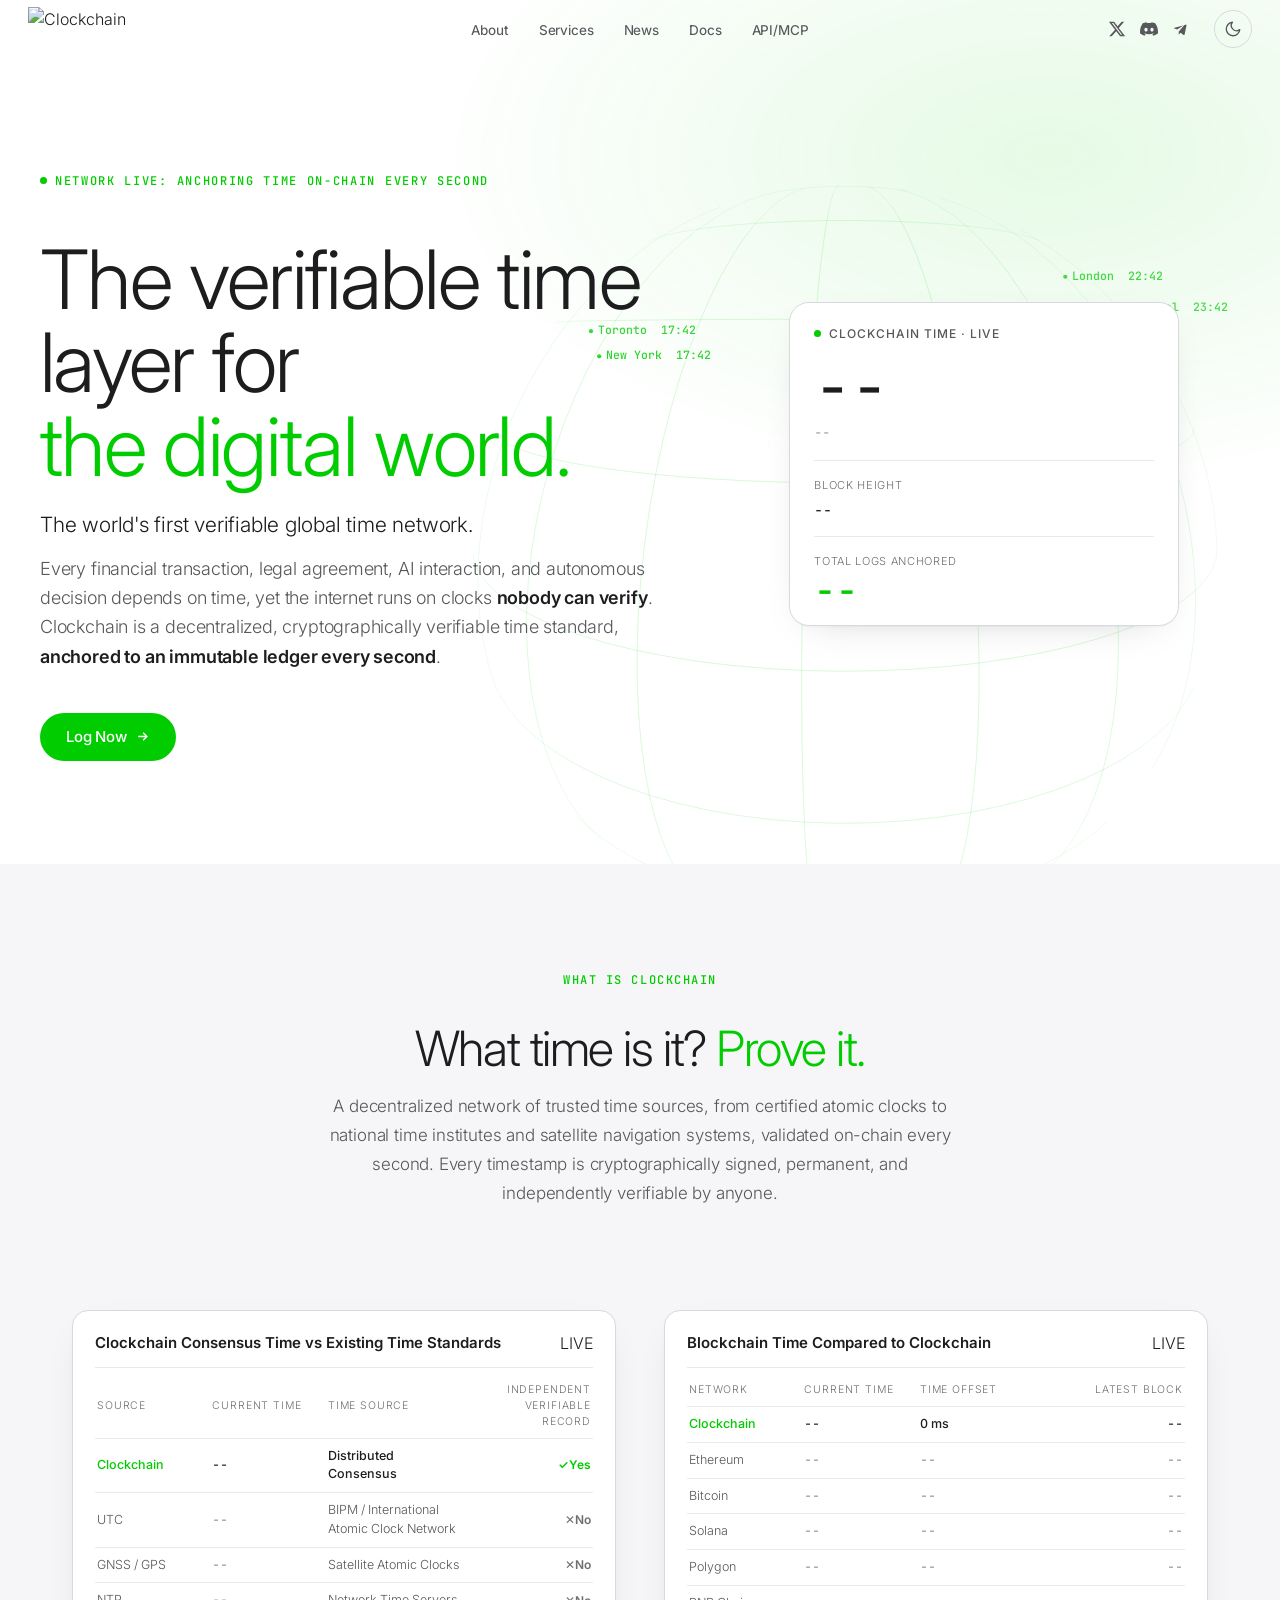
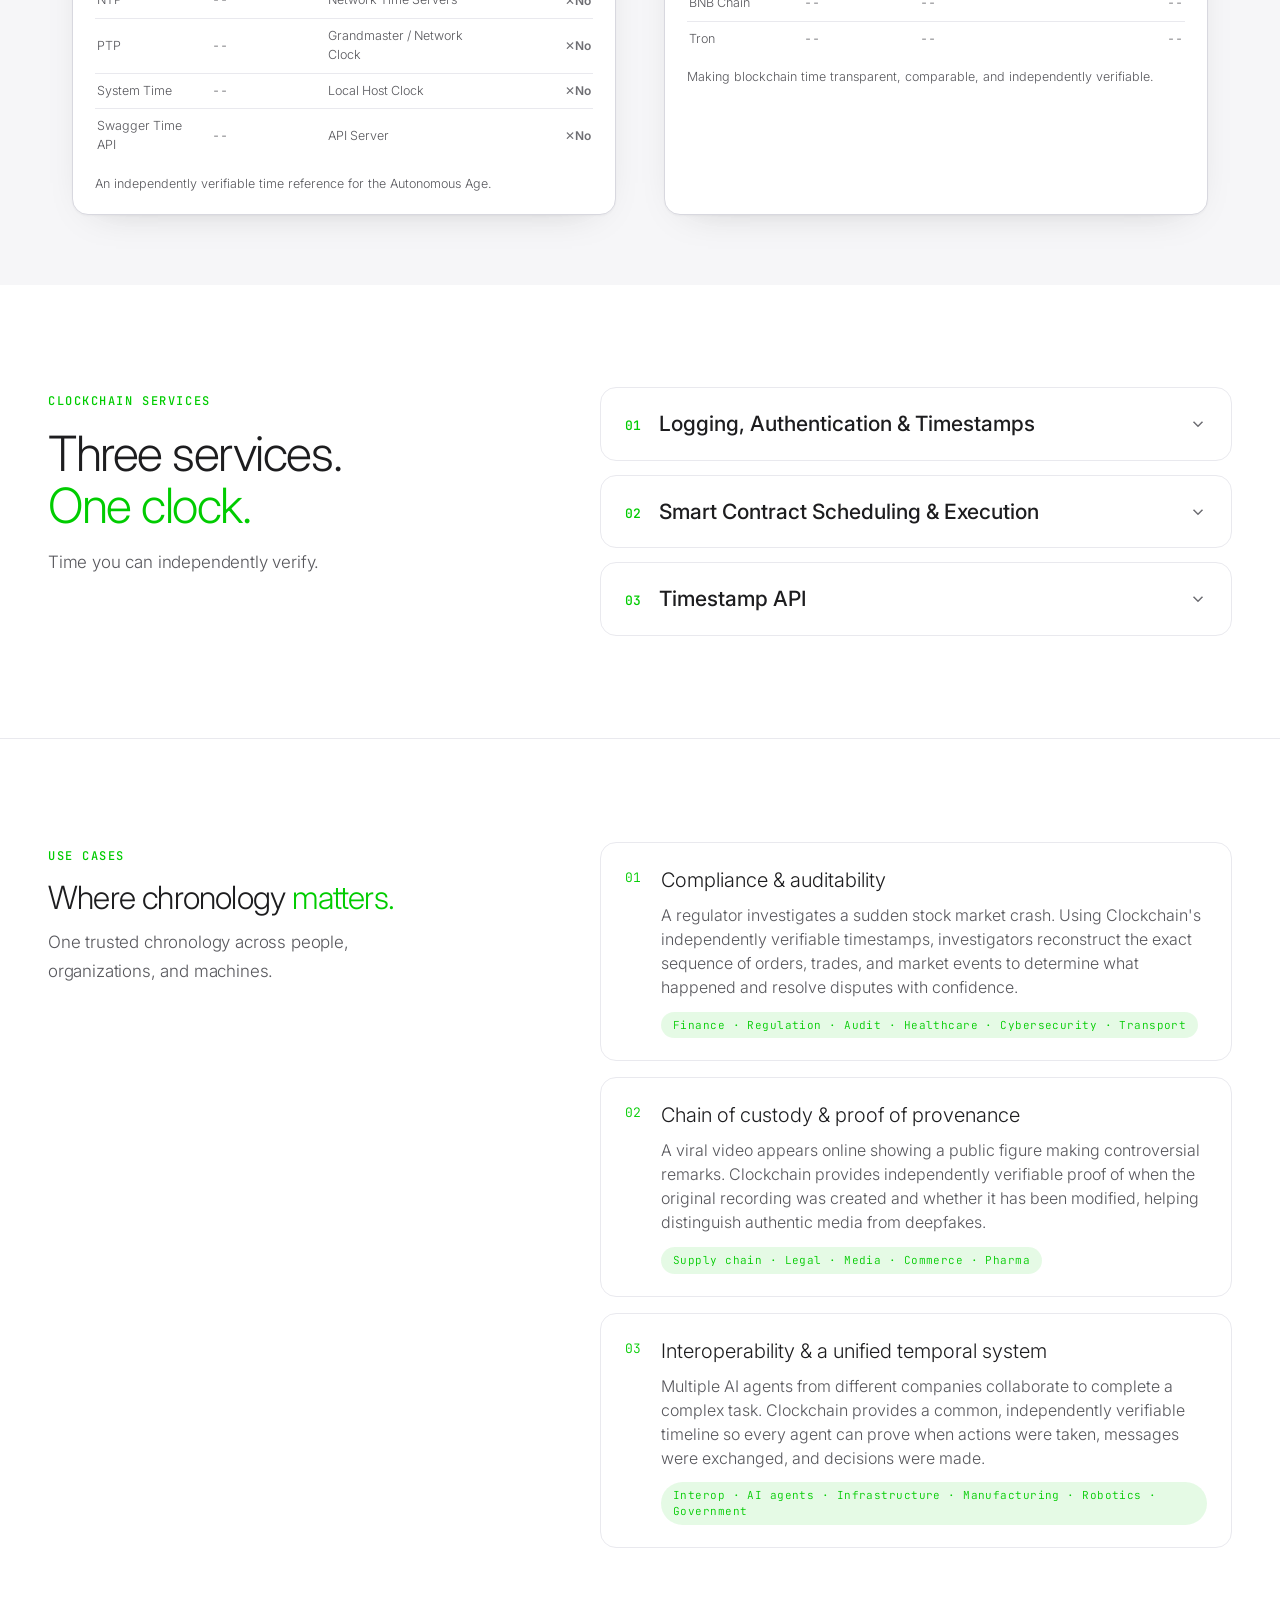
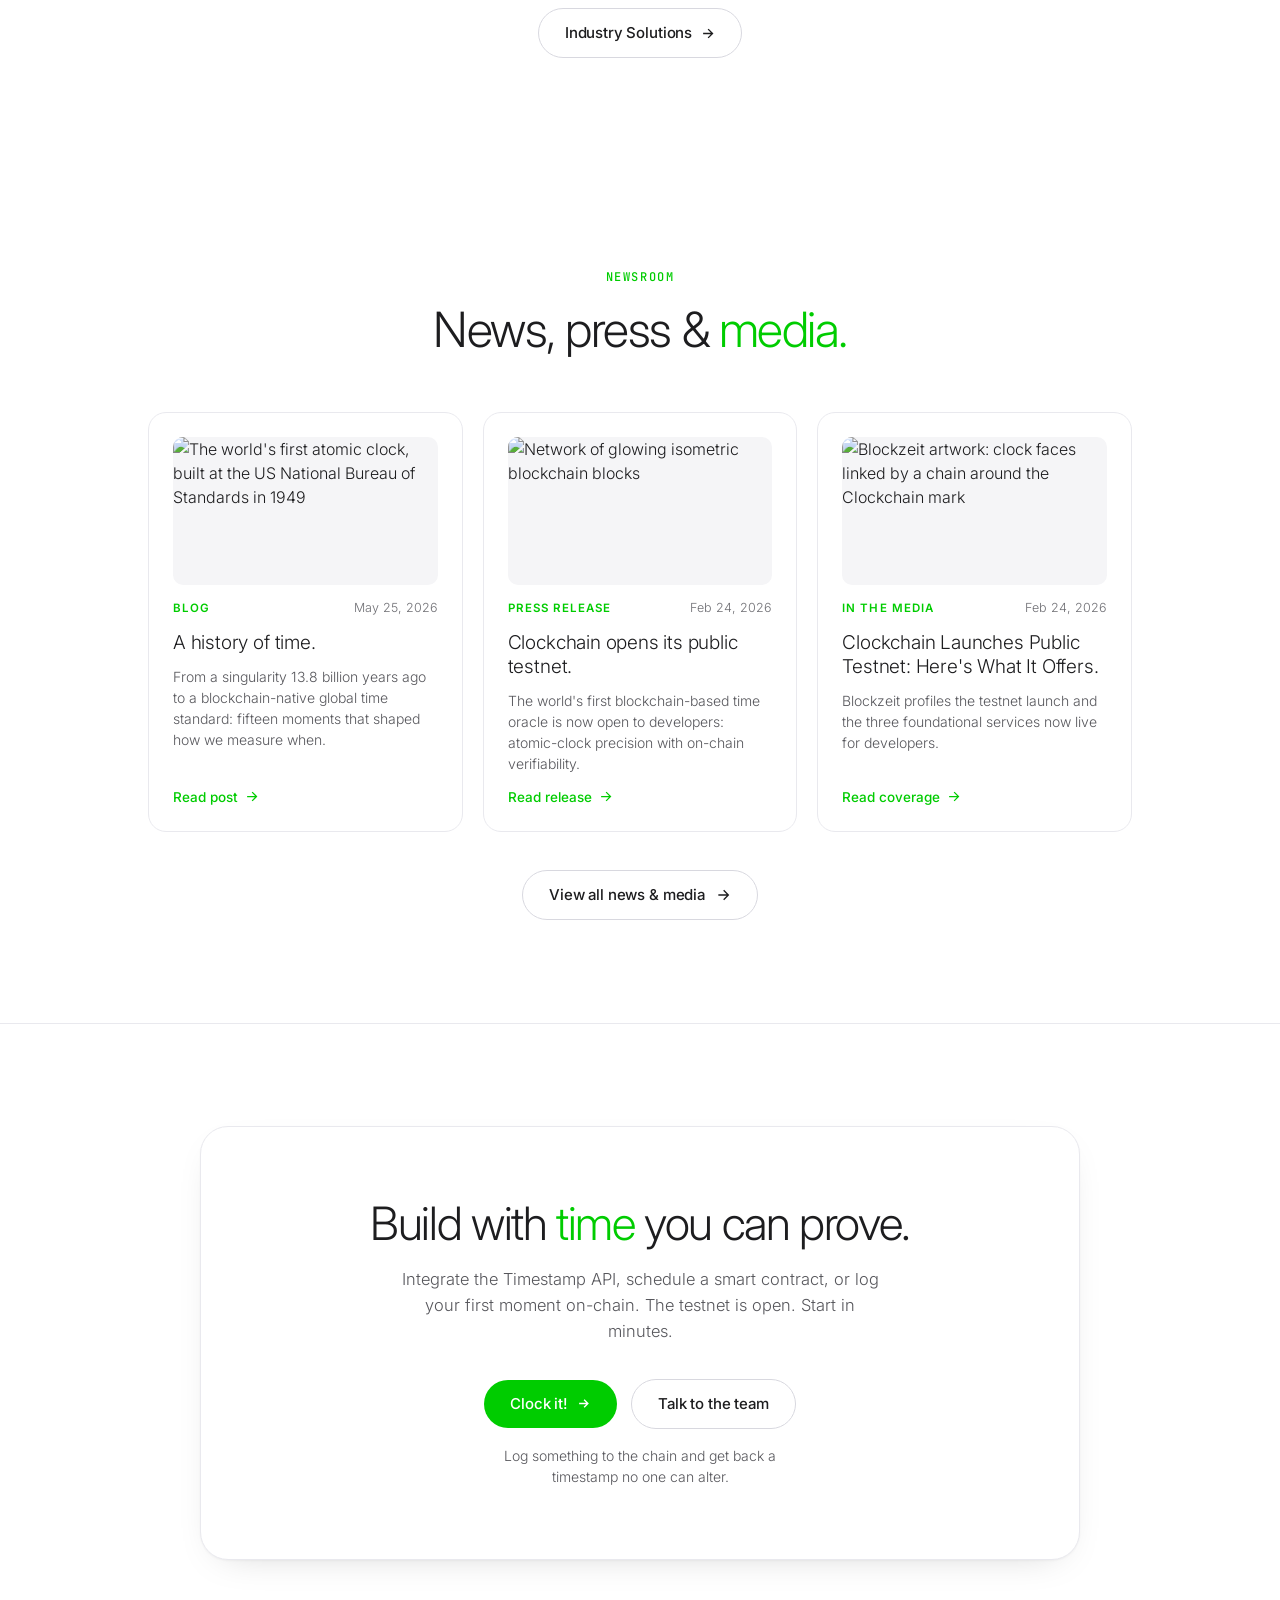
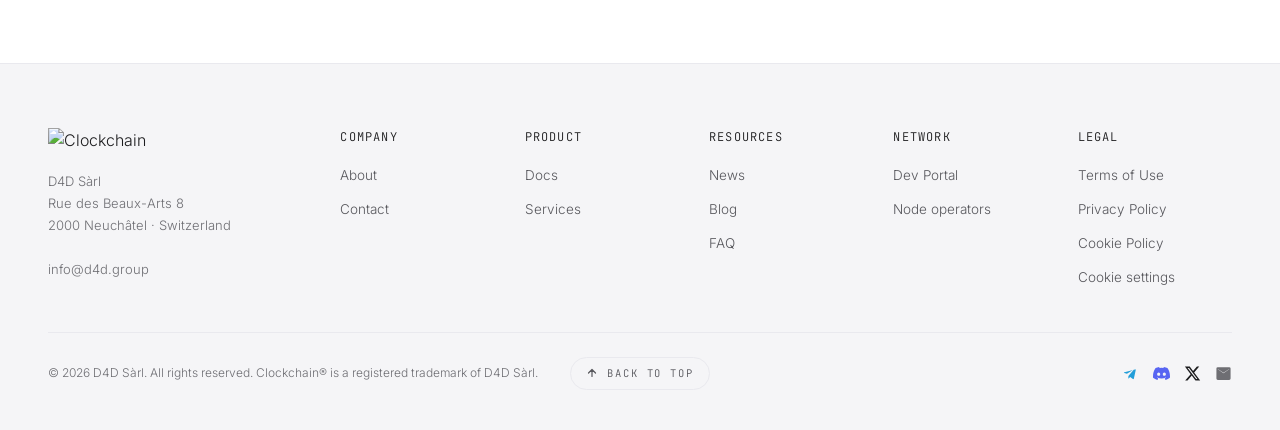
==== commit 1a300d64: "Services: clear the breadcrumb (svc-page top padding +44px); site.css v18 Co-Authored-By: Claude Fab" ====
--- a/index.html
+++ b/index.html
@@ -30,7 +30,7 @@
     href="https://fonts.googleapis.com/css2?family=Space+Grotesk:wght@400;500;600;700&family=Inter:wght@100;200;300;400;500;600&family=JetBrains+Mono:wght@400;500&display=swap"
     rel="stylesheet" />
   <link rel="stylesheet" href="styles.css?v=5" />
-  <link rel="stylesheet" href="site.css?v=17" />
+  <link rel="stylesheet" href="site.css?v=18" />
   <script>window.CC_GA_ID = 'G-56GW11EBX3';</script>
   <script>(function () { try { var t = localStorage.getItem('cc-theme'); if (t === 'eclipse' || t === 'daylight') { document.documentElement.setAttribute('data-variant', t); } } catch (e) { } })();</script>
 </head>
--- a/site.css
+++ b/site.css
@@ -448,7 +448,7 @@
 /* ===== Services page ===== */
 .svc-hero{padding:calc(var(--band-sm) + 76px) 24px 0;background:var(--bg);}
 .svc-hero .container{max-width:1120px;}
-.svc-page{padding:var(--band-sm) 24px var(--band);}
+.svc-page{padding:calc(var(--band-sm) + 44px) 24px var(--band);} /* +44px: clear the fixed nav + breadcrumb strip (other heroes carry this clearance in their own padding) */
 .svc-page .container{max-width:1120px;}
 .svc-page .services-head{margin-bottom:44px;}
 .svc-page .services-head h1{font-family:var(--f-display);font-size:clamp(38px,5vw,60px);letter-spacing:-0.02em;line-height:1.05;margin:16px 0 16px;}
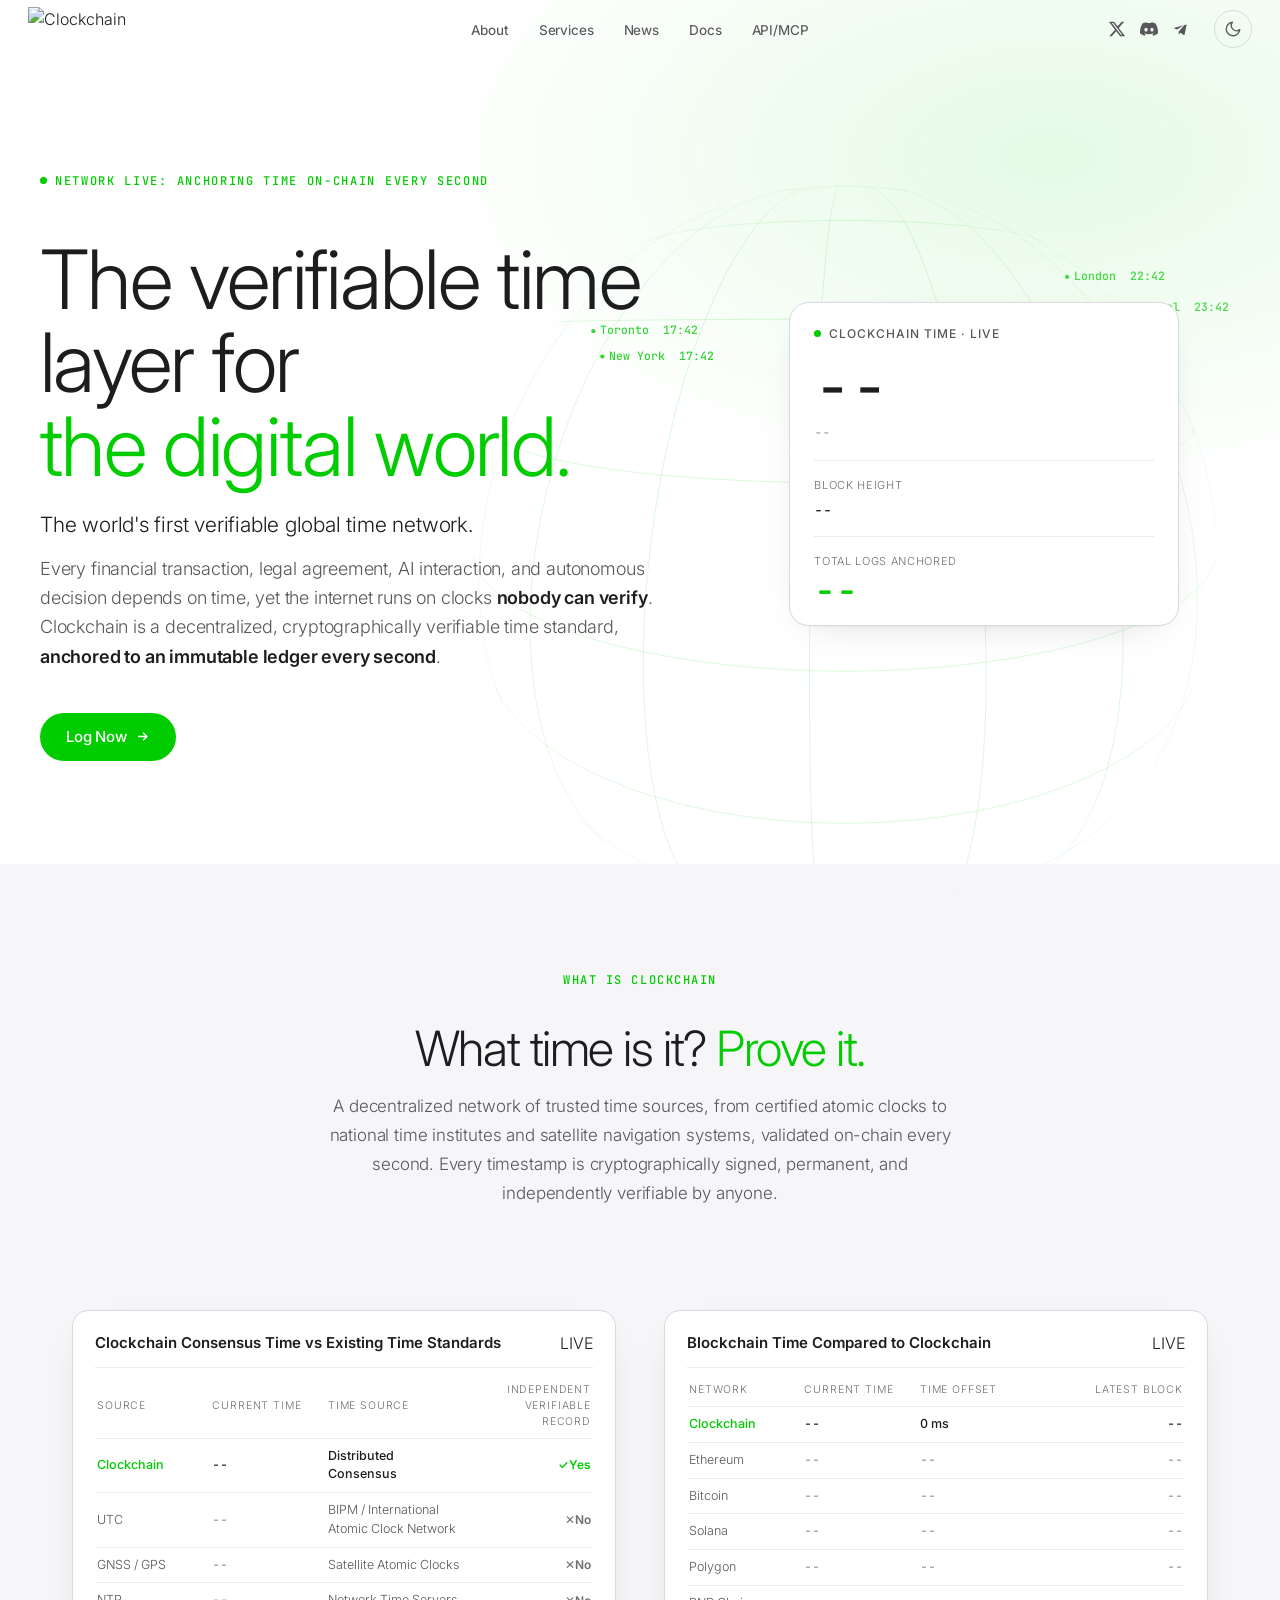
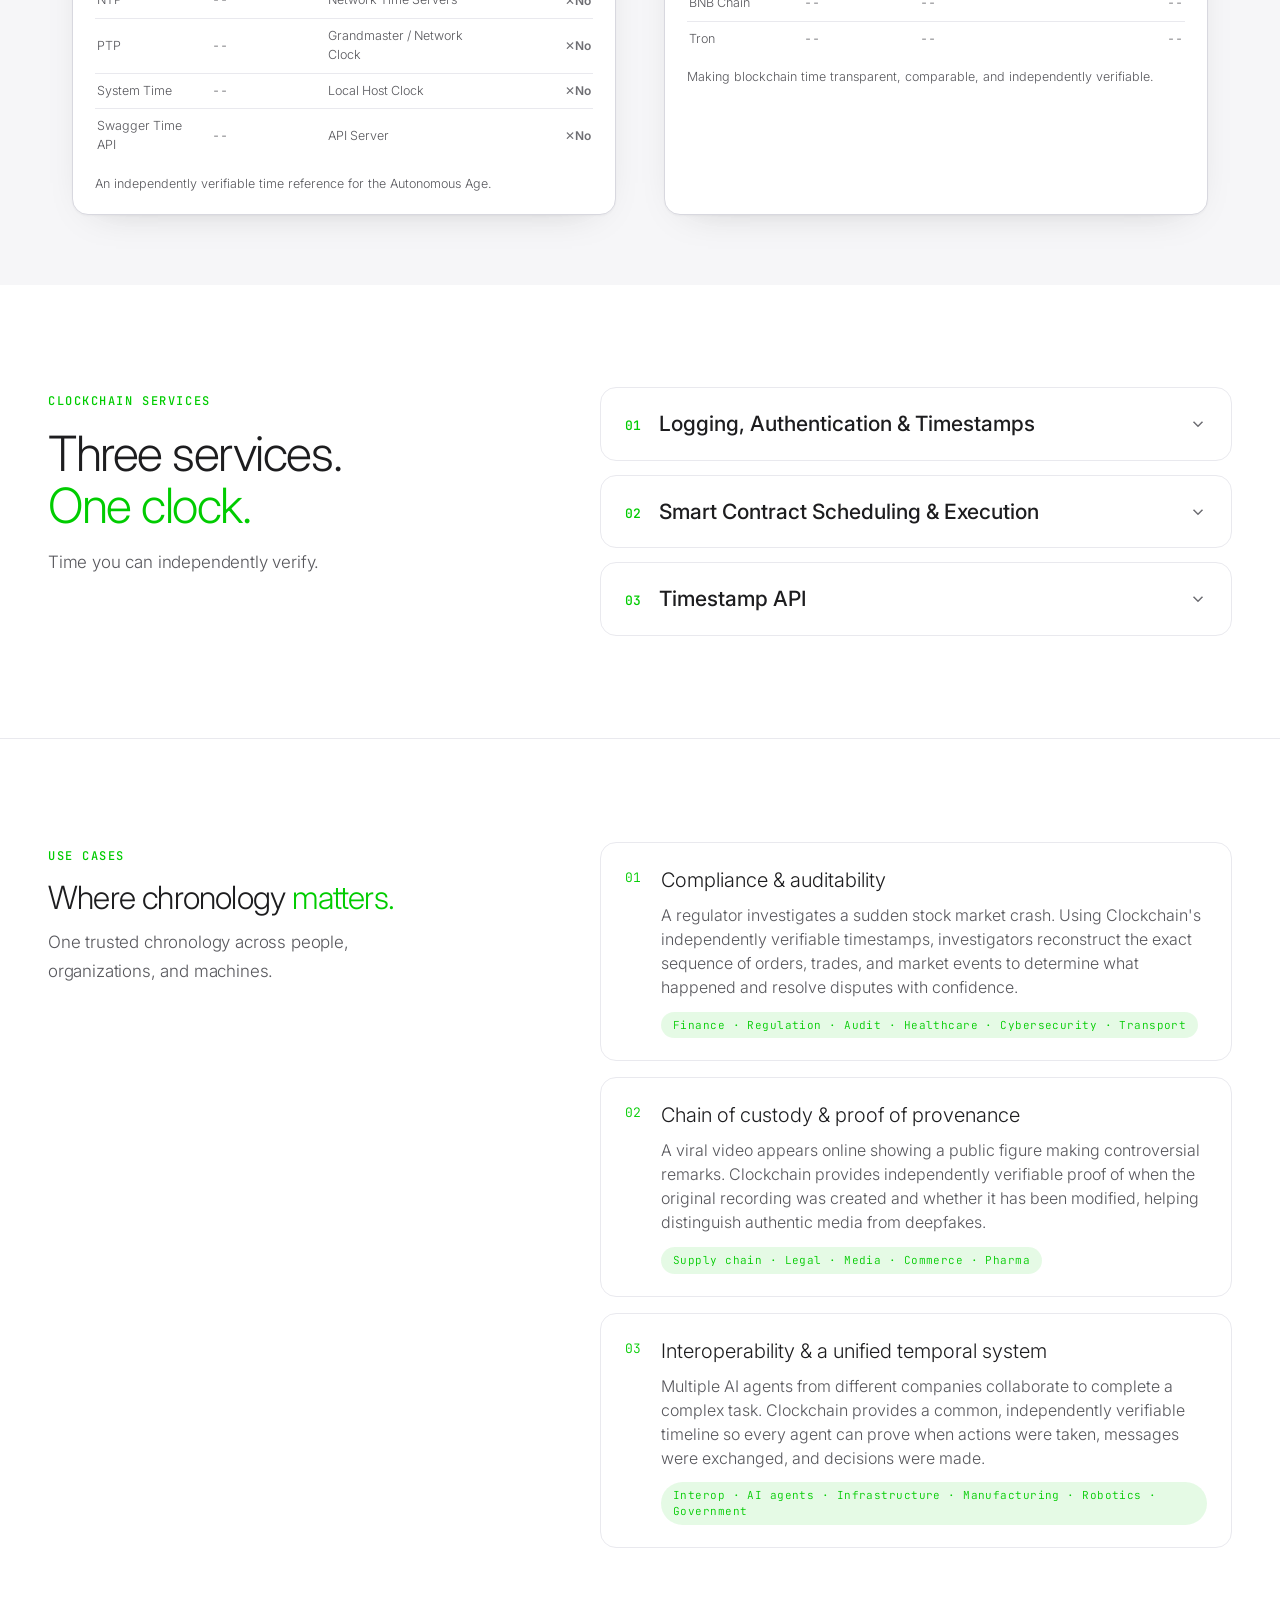
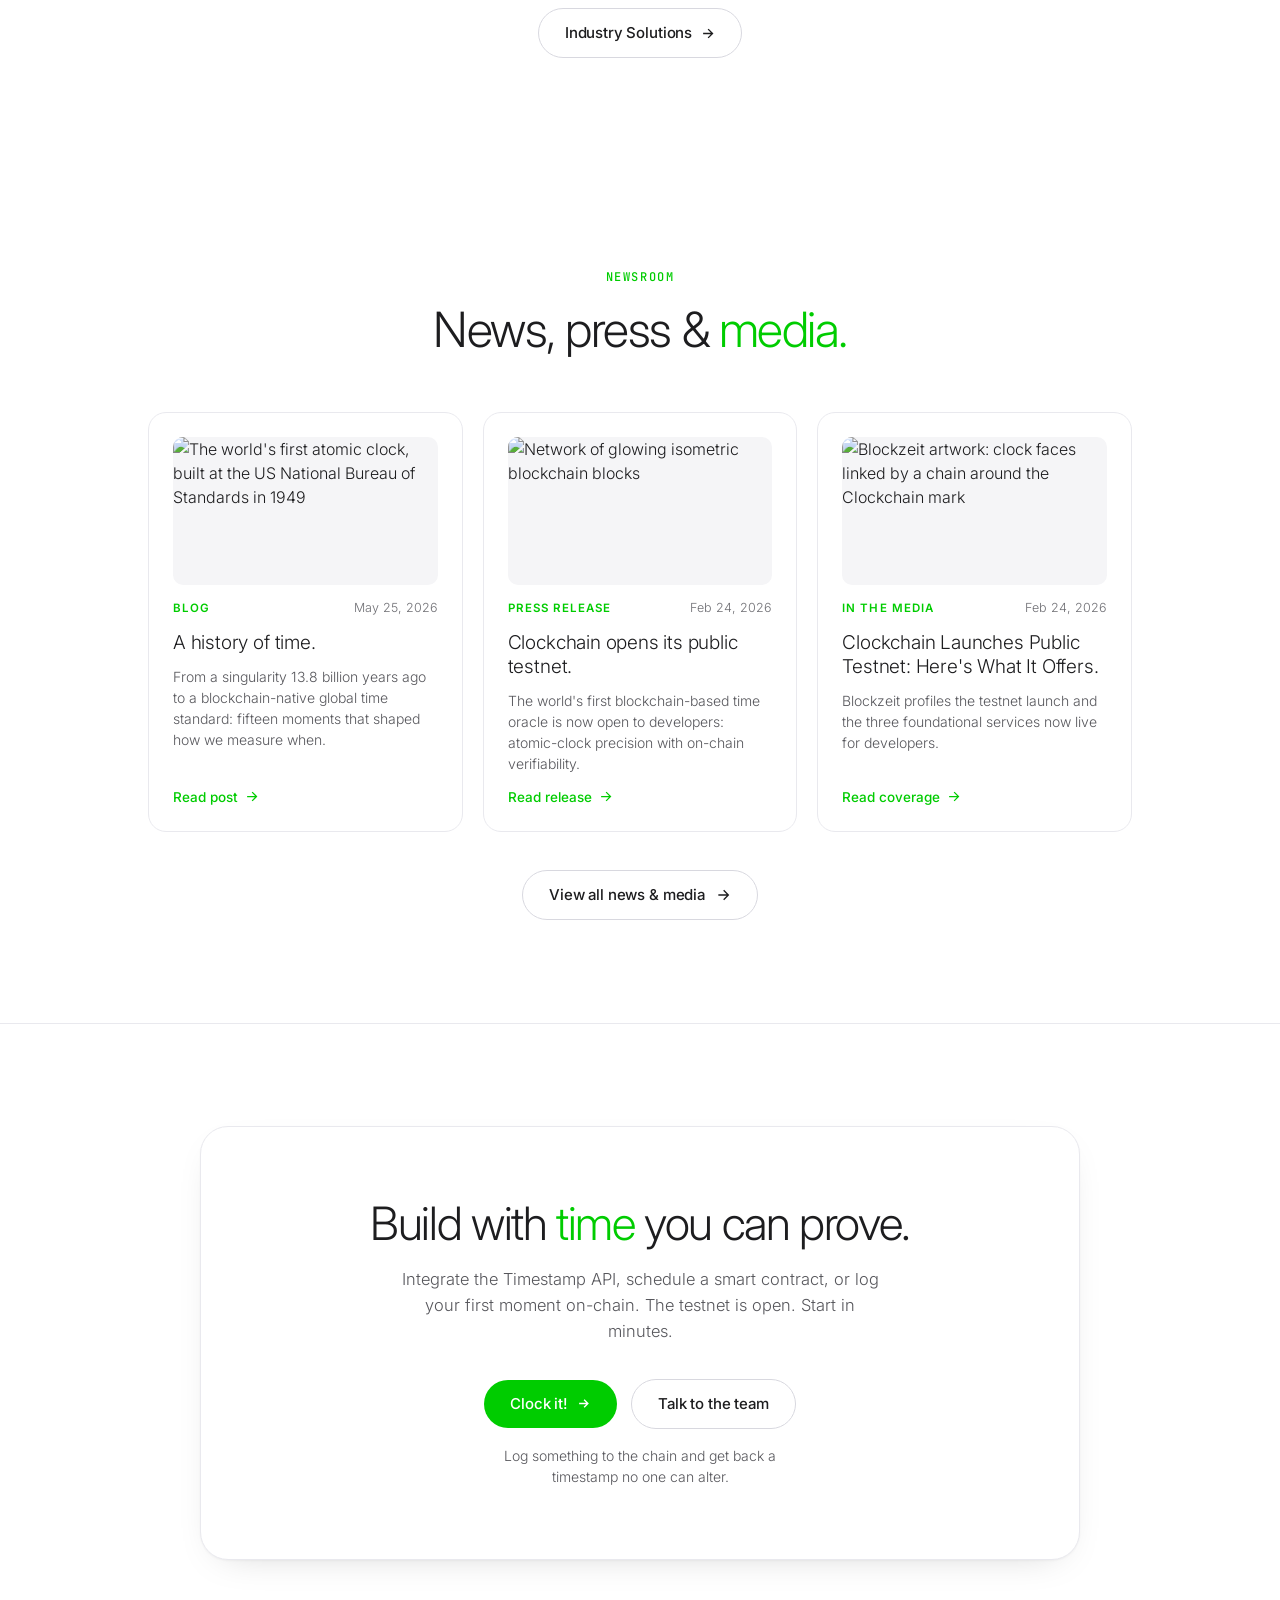
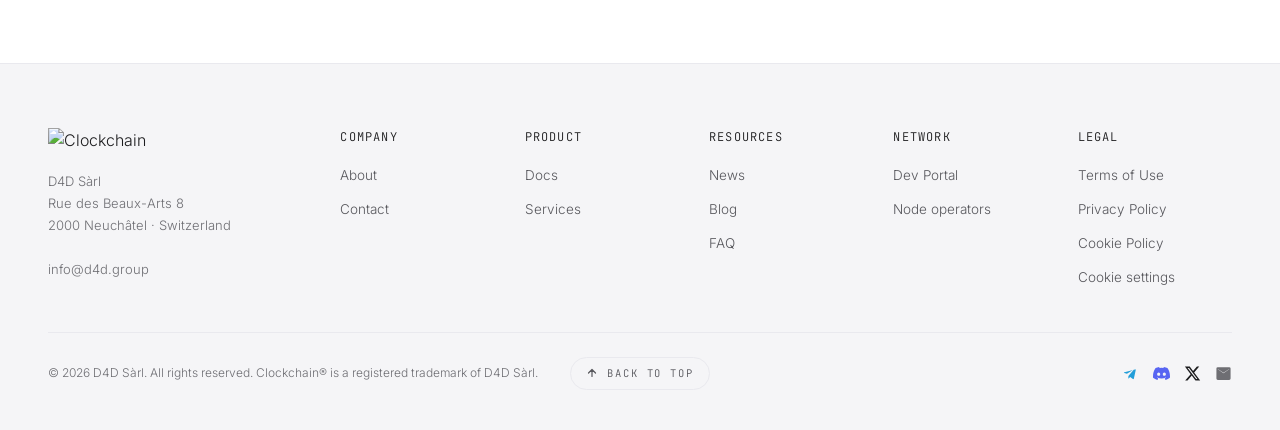
==== commit 45472258: "navigation to services pages" ====
--- a/index.html
+++ b/index.html
@@ -60,7 +60,7 @@
             decentralized, cryptographically verifiable time standard, <strong>anchored to an immutable ledger every second</strong>.
           </p>
           <div class="hero-q-actions">
-            <a class="btn btn-primary" href="https://clockchain.network/service/logging-create-log" target="_blank"
+            <a class="btn btn-primary" href="https://services.clockchain.network" target="_blank"
               rel="noopener">Log Now<svg viewBox="0 0 24 24" aria-hidden="true">
                 <path d="M5 12h14M13 6l6 6-6 6" />
               </svg></a>
@@ -261,7 +261,7 @@
                 <li>Advanced timestamp verification</li>
                 <li>Search and audit your full log history</li>
               </ul>
-              <a class="btn btn-primary svc-go" href="https://clockchain.network/service/logging-create-log"
+              <a class="btn btn-primary svc-go" href="https://services.clockchain.network"
                 target="_blank" rel="noopener">Go Now<svg viewBox="0 0 24 24" aria-hidden="true">
                   <path d="M5 12h14M13 6l6 6-6 6" />
                 </svg></a>
@@ -284,7 +284,7 @@
                 <li>Full deployment monitoring</li>
               </ul>
               <a class="btn btn-primary svc-go"
-                href="https://clockchain.network/service/smart-contracts-schedule-contract" target="_blank"
+                href="https://services.clockchain.network" target="_blank"
                 rel="noopener">Go Now<svg viewBox="0 0 24 24" aria-hidden="true">
                   <path d="M5 12h14M13 6l6 6-6 6" />
                 </svg></a>
@@ -306,7 +306,7 @@
                 <li>Webhook notifications and bulk operations</li>
                 <li>SLA guarantee</li>
               </ul>
-              <a class="btn btn-primary svc-go" href="https://clockchain.network/service/timestamp-api-dashboard"
+              <a class="btn btn-primary svc-go" href="https://services.clockchain.network"
                 target="_blank" rel="noopener">Go Now<svg viewBox="0 0 24 24" aria-hidden="true">
                   <path d="M5 12h14M13 6l6 6-6 6" />
                 </svg></a>
@@ -420,7 +420,7 @@
           <p class="sub">Integrate the Timestamp API, schedule a smart contract, or log your first moment on-chain. The
             testnet is open. Start in minutes.</p>
           <div class="cta-actions">
-            <a class="btn btn-primary" href="https://clockchain.network/service/logging-create-log" target="_blank"
+            <a class="btn btn-primary" href="https://services.clockchain.network" target="_blank"
               rel="noopener">Clock it!<svg viewBox="0 0 24 24" aria-hidden="true">
                 <path d="M5 12h14M13 6l6 6-6 6" />
               </svg></a>
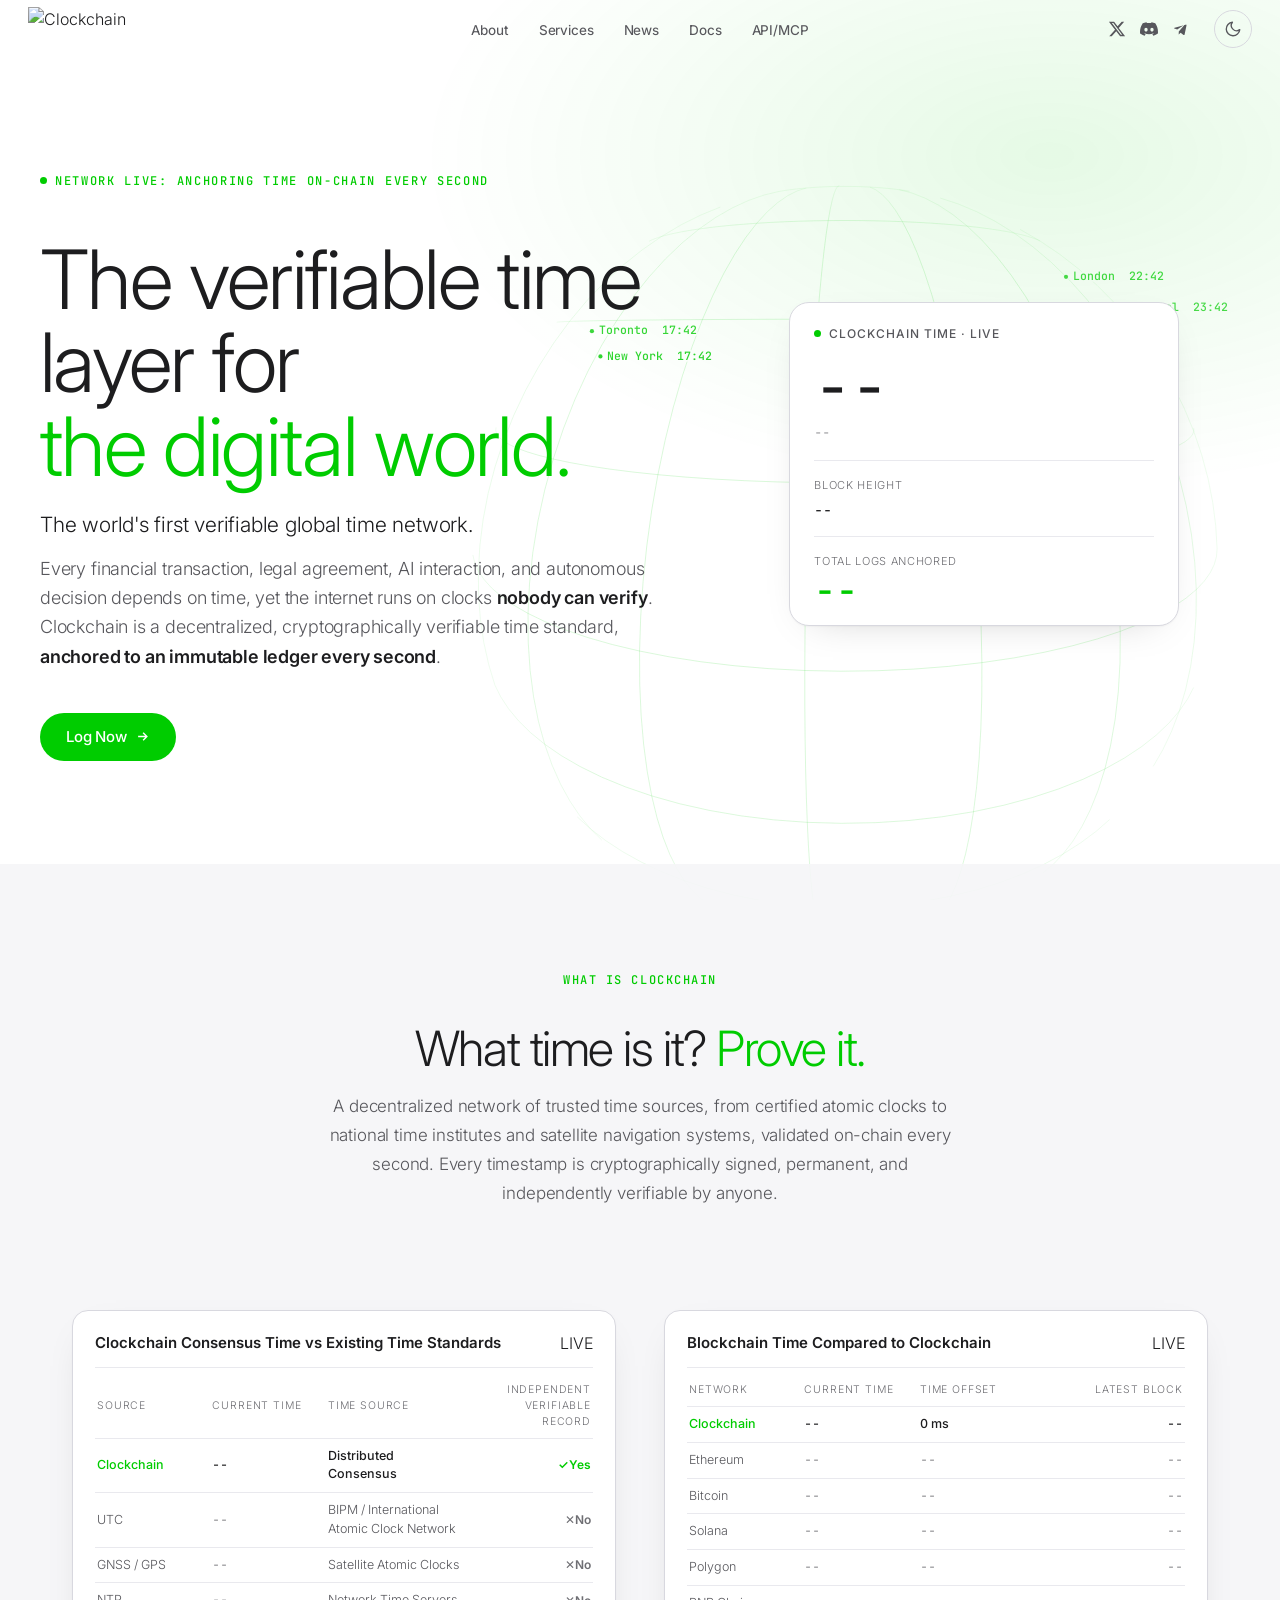
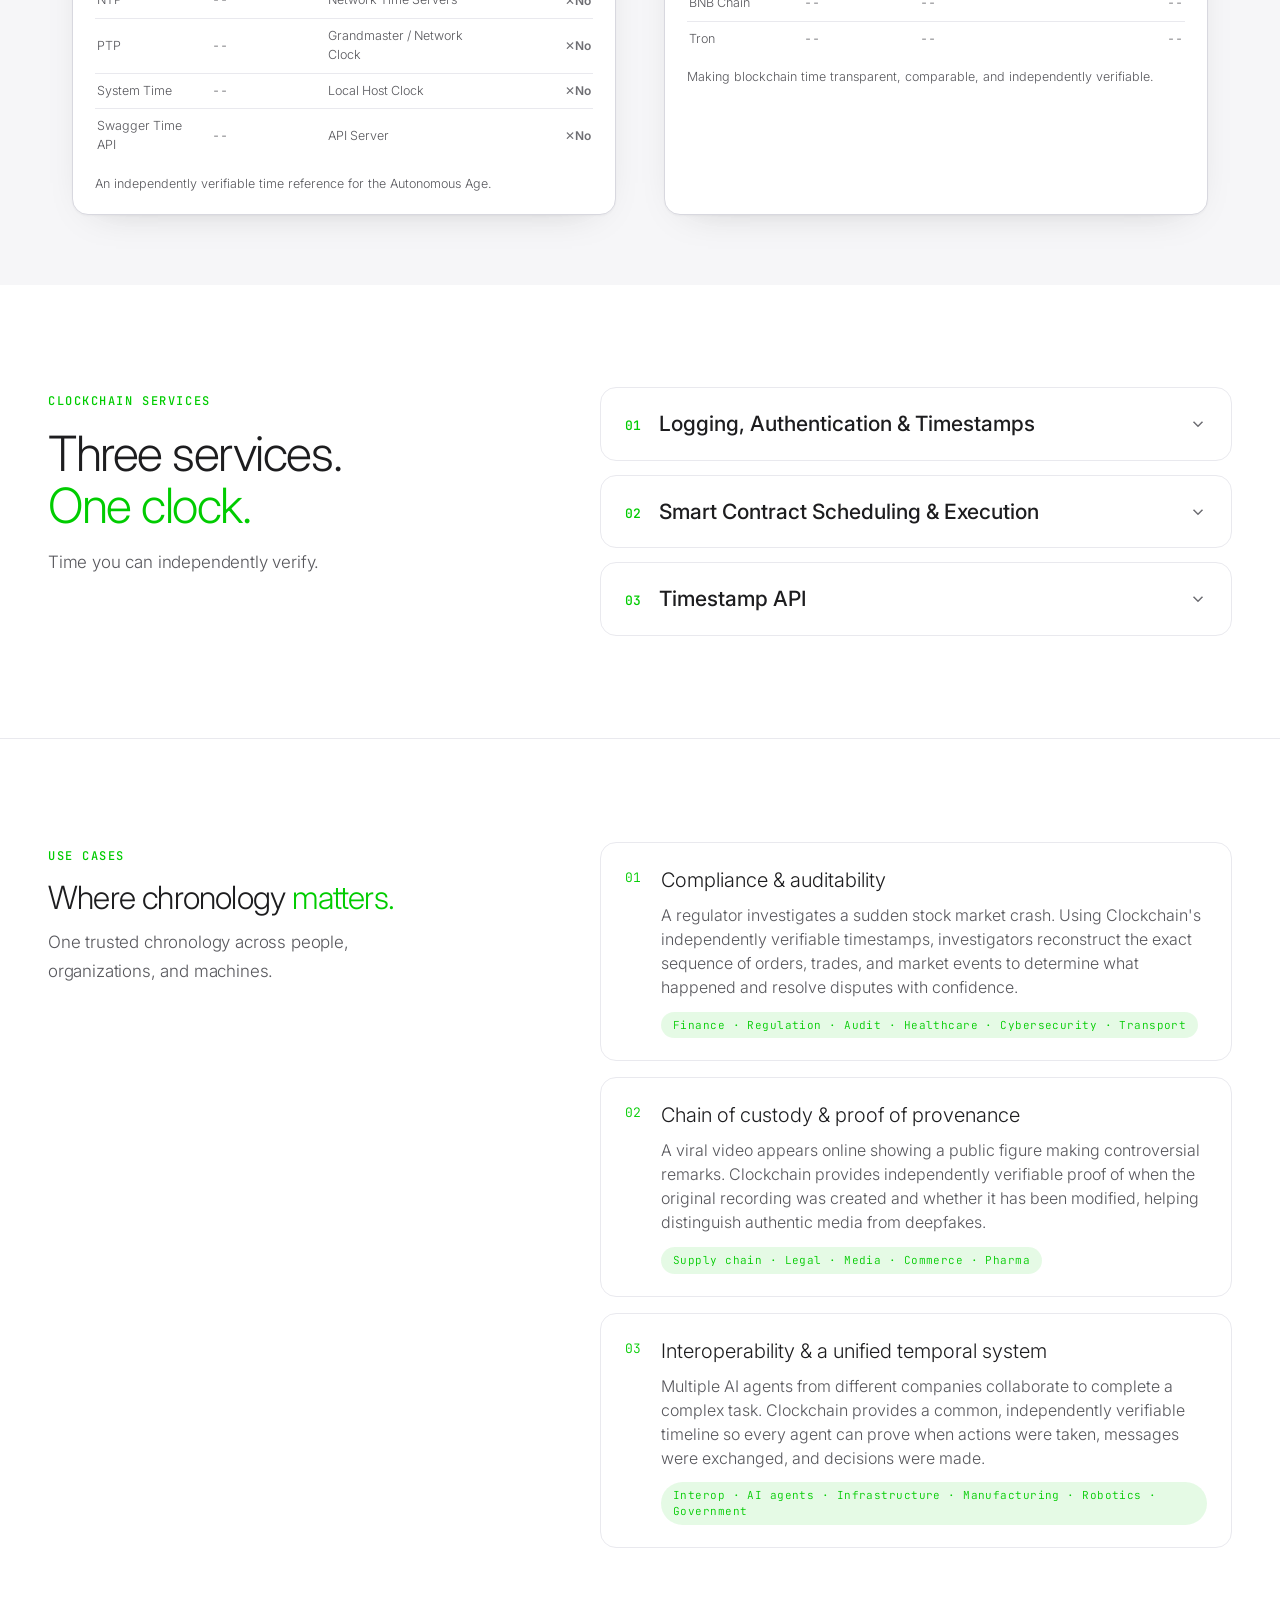
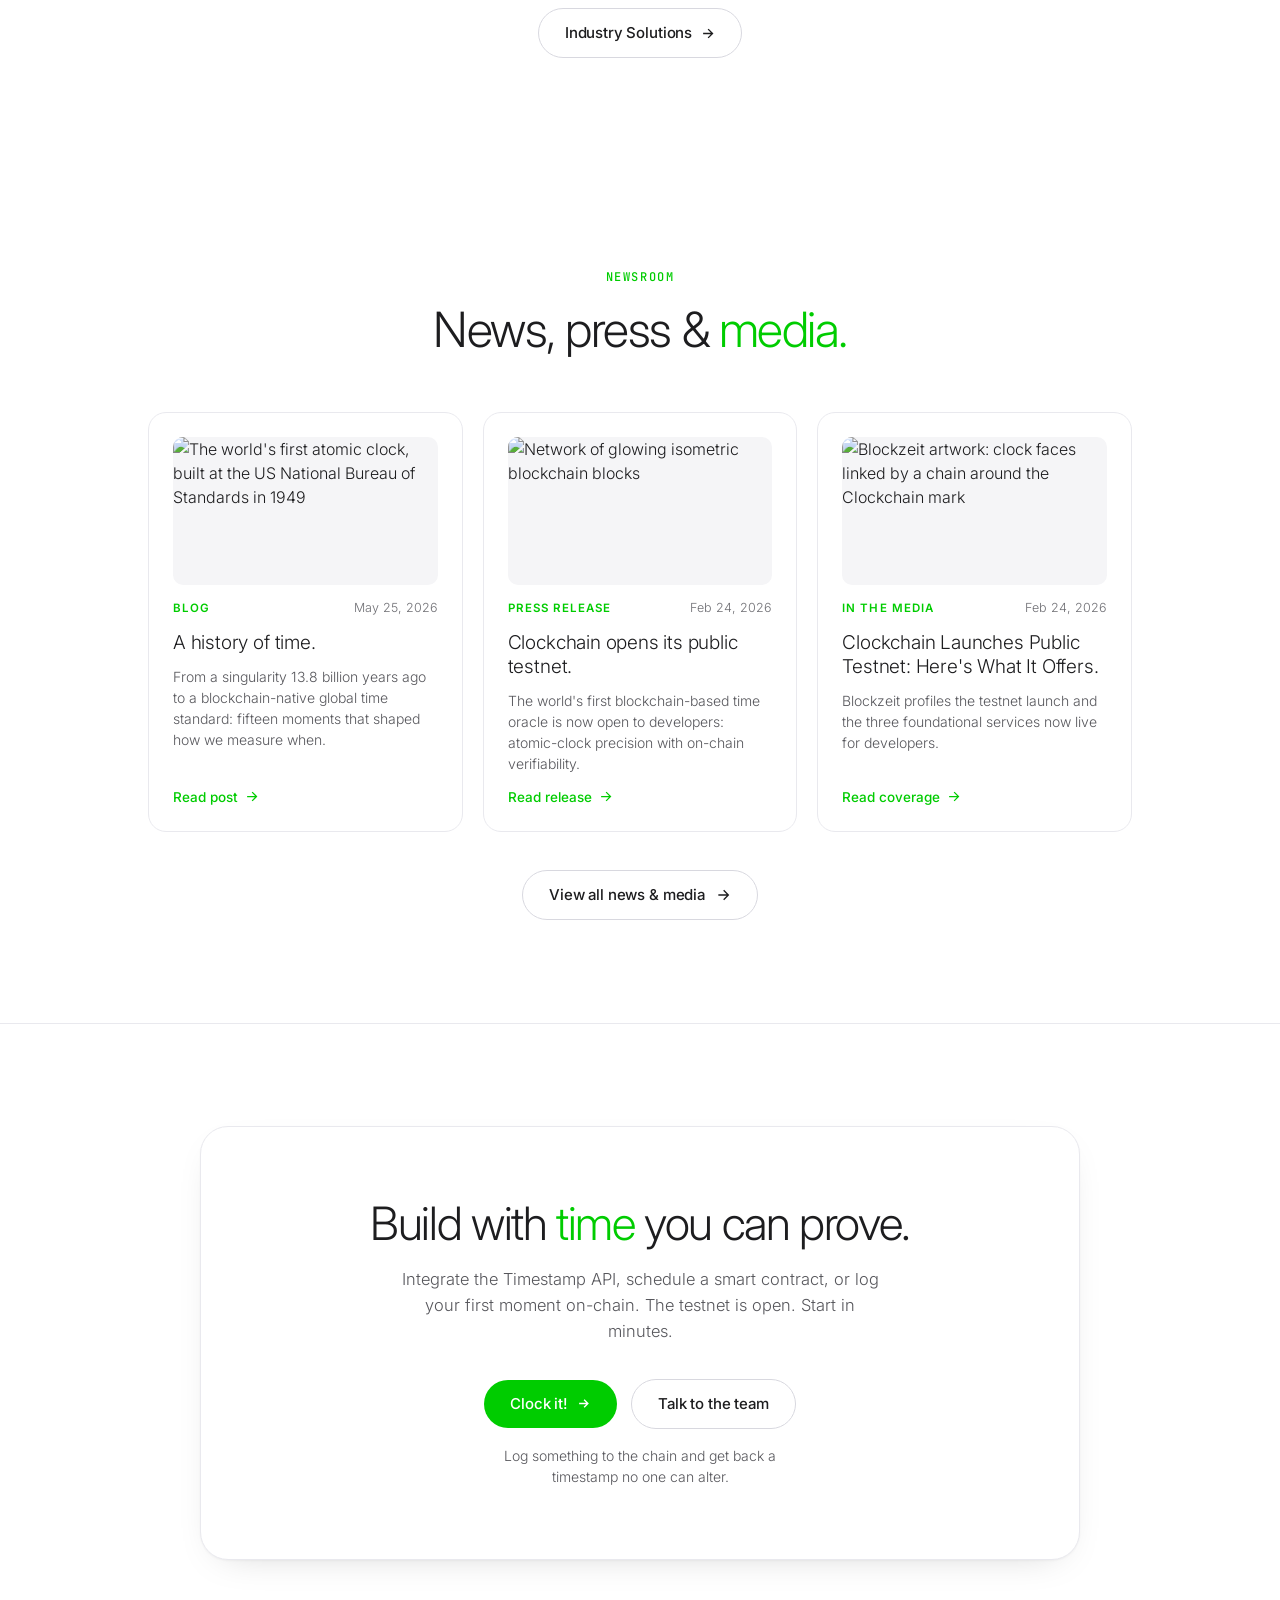
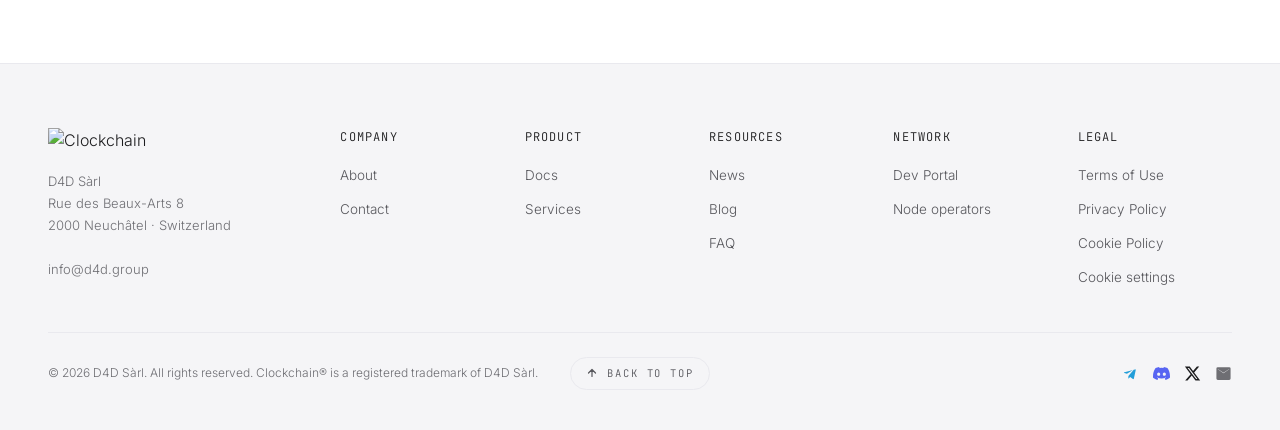
==== commit 5d3fffe5: "Round 5: merged services page per Jeff 09-22 items 2+3 — his combined copy, Time Services rename, wh" ====
--- a/index.html
+++ b/index.html
@@ -30,7 +30,7 @@
     href="https://fonts.googleapis.com/css2?family=Space+Grotesk:wght@400;500;600;700&family=Inter:wght@100;200;300;400;500;600&family=JetBrains+Mono:wght@400;500&display=swap"
     rel="stylesheet" />
   <link rel="stylesheet" href="styles.css?v=5" />
-  <link rel="stylesheet" href="site.css?v=18" />
+  <link rel="stylesheet" href="site.css?v=19" />
   <script>window.CC_GA_ID = 'G-56GW11EBX3';</script>
   <script>(function () { try { var t = localStorage.getItem('cc-theme'); if (t === 'eclipse' || t === 'daylight') { document.documentElement.setAttribute('data-variant', t); } } catch (e) { } })();</script>
 </head>
--- a/site.css
+++ b/site.css
@@ -193,6 +193,12 @@
 .svc-acc-body{padding:0 24px 22px 24px;}
 .svc-acc-body>p{color:var(--fg-2);max-width:64ch;margin-bottom:12px;}
 .svc-acc-body .ps-list{margin:0;}
+/* merged services page: whole box is the link */
+a.svc-acc{display:block;color:inherit;text-decoration:none;cursor:pointer;}
+a.svc-acc:hover{border-color:var(--accent-line);}
+a.svc-acc .svc-acc-head{display:flex;align-items:center;gap:18px;padding:20px 24px;font-family:var(--f-display);}
+a.svc-acc .svc-go-label{display:inline-flex;align-items:center;gap:8px;color:var(--accent);font-weight:500;margin-top:14px;}
+a.svc-acc .svc-go-label svg{width:16px;height:16px;fill:none;stroke:currentColor;stroke-width:2;}
 
 /* ===== HOW: link row ===== */
 .how-more{display:flex;justify-content:center;margin-top:40px;}
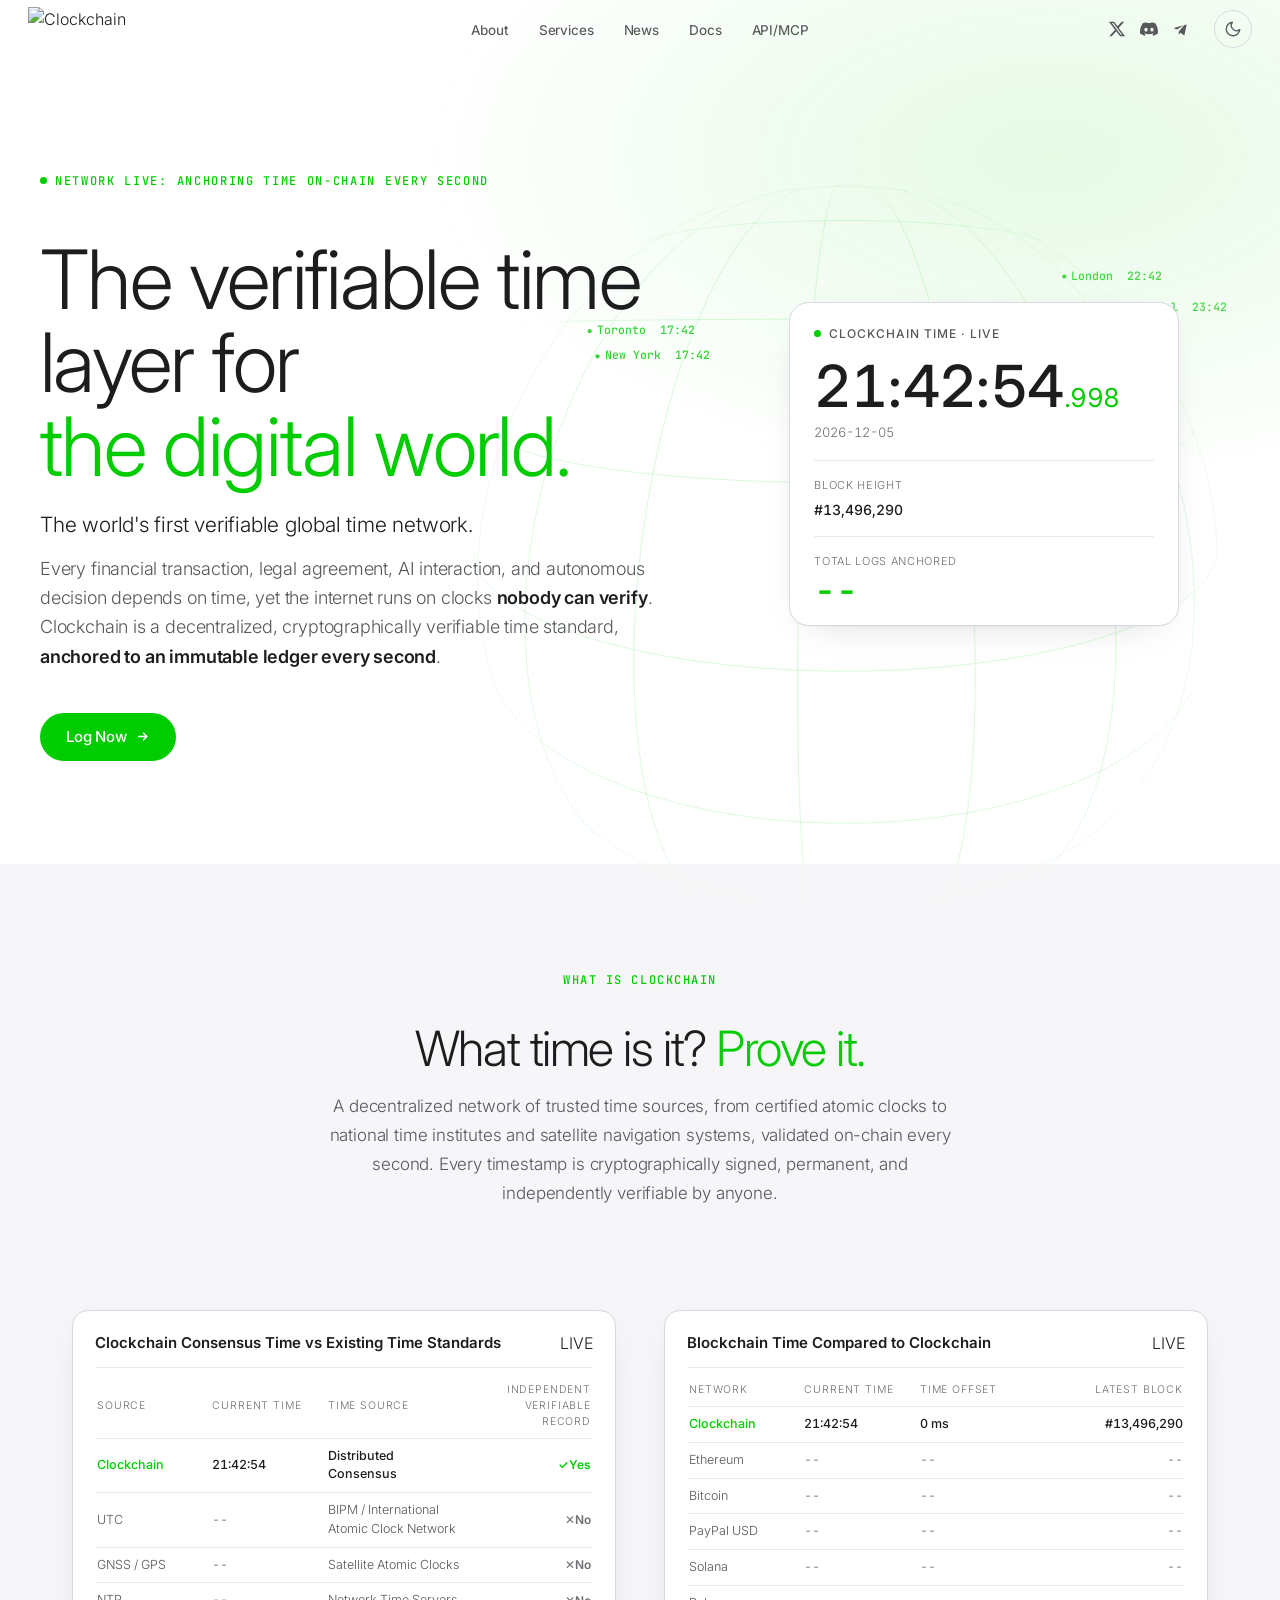
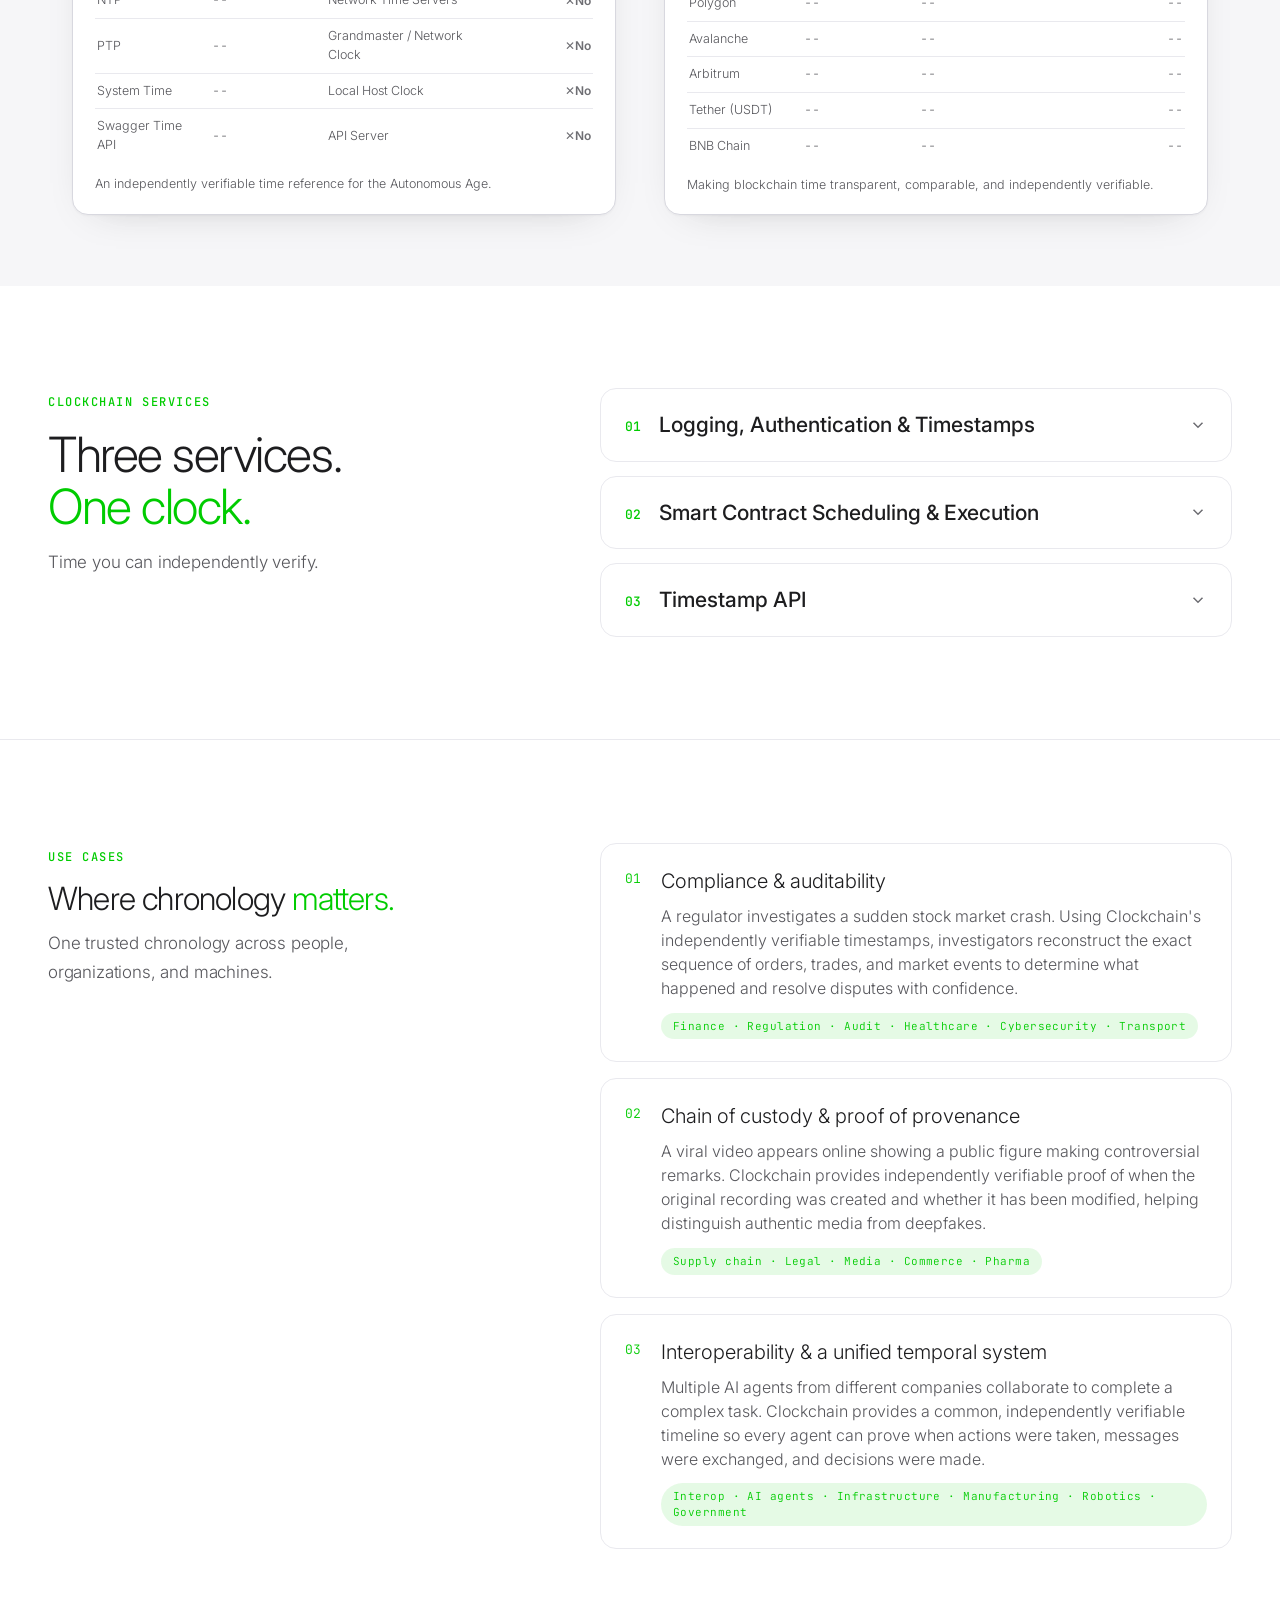
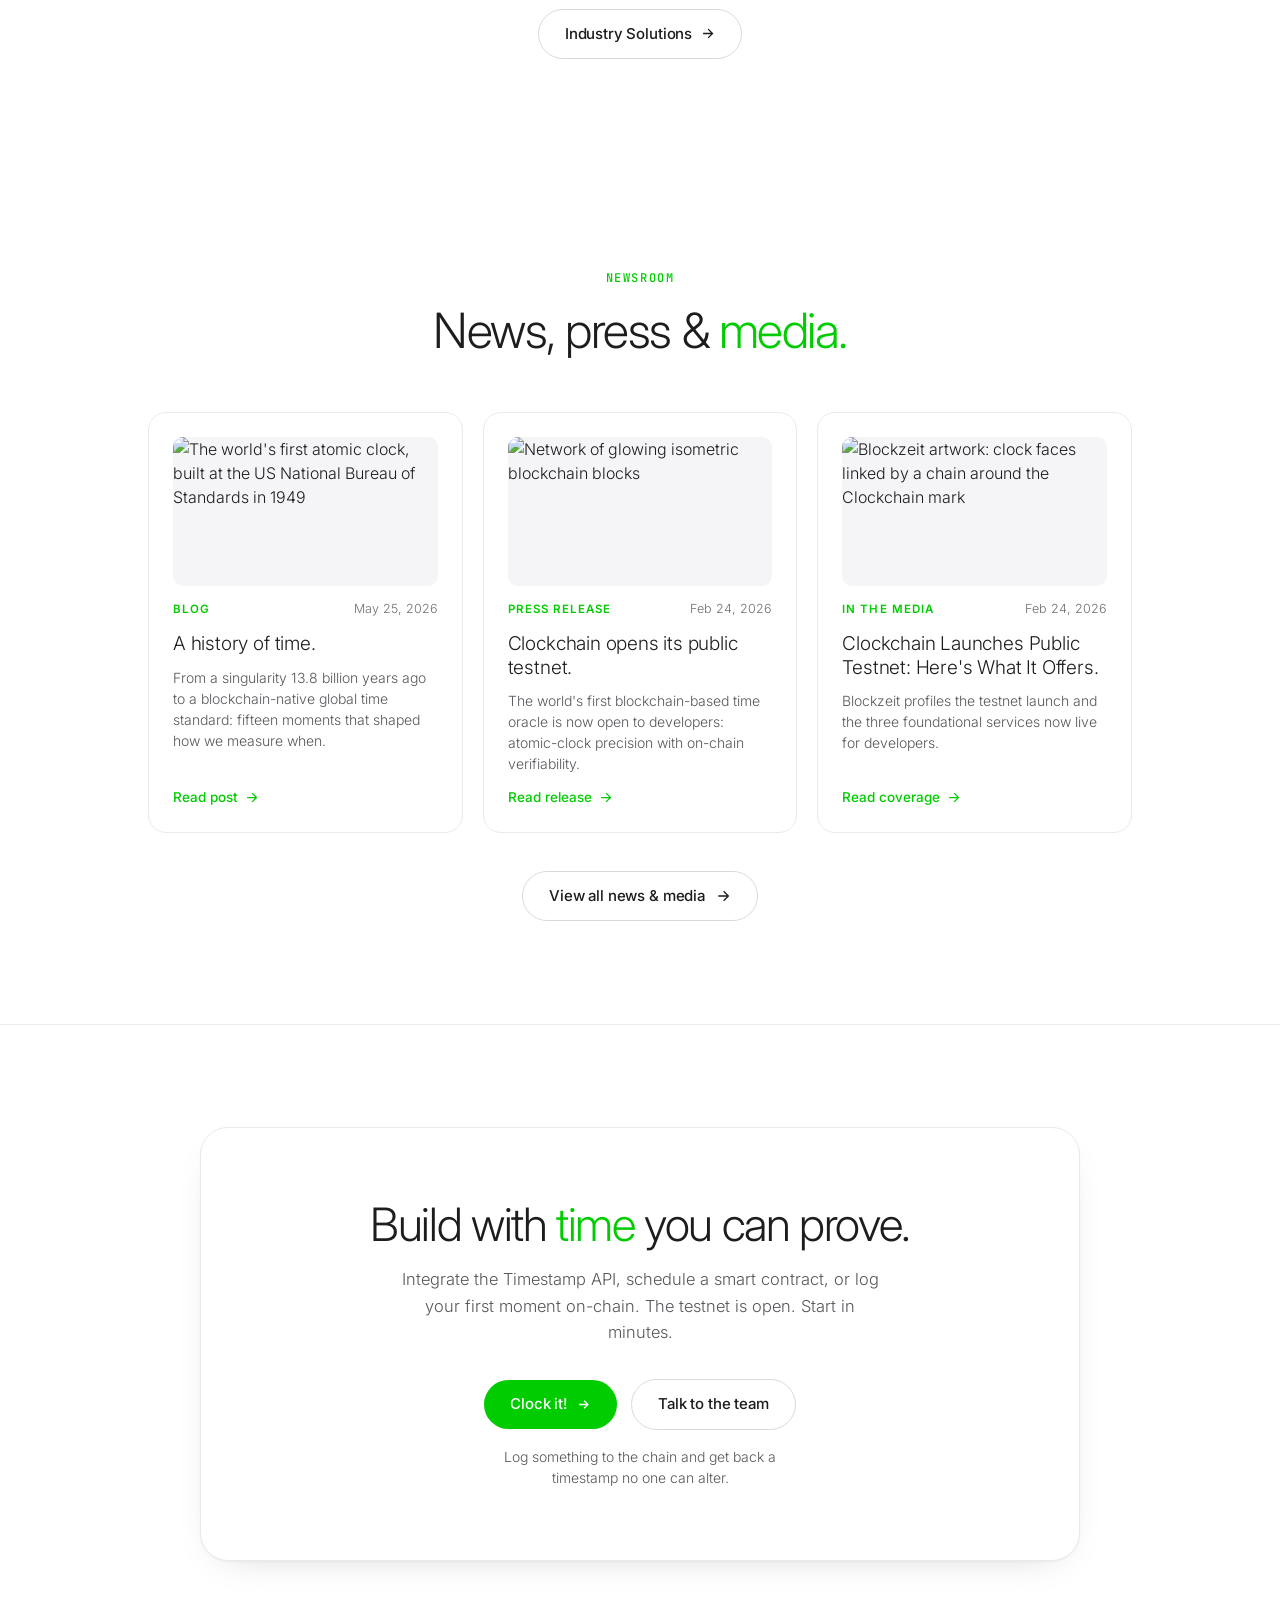
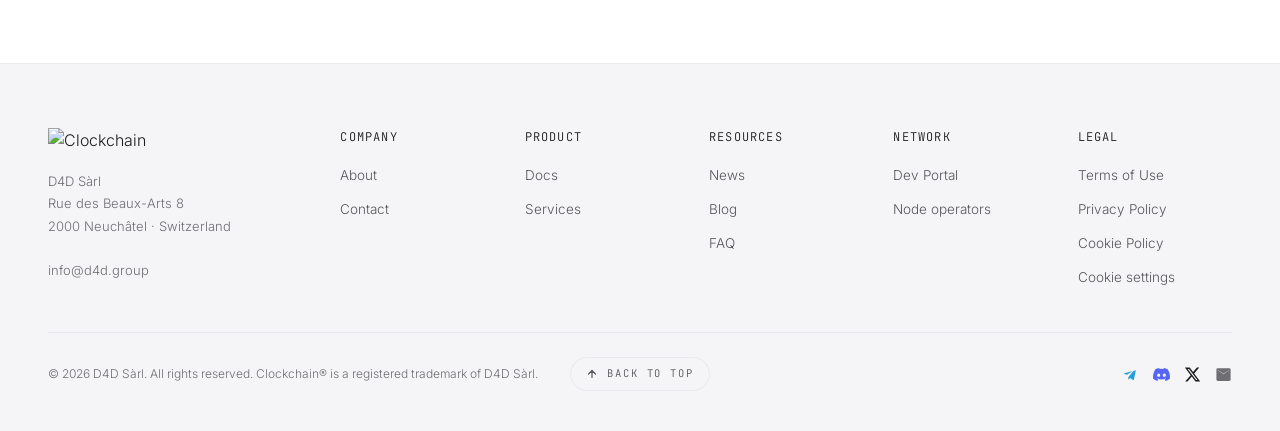
==== commit 4901da2b: "changes for UI staging" ====
--- a/index.html
+++ b/index.html
@@ -30,7 +30,7 @@
     href="https://fonts.googleapis.com/css2?family=Space+Grotesk:wght@400;500;600;700&family=Inter:wght@100;200;300;400;500;600&family=JetBrains+Mono:wght@400;500&display=swap"
     rel="stylesheet" />
   <link rel="stylesheet" href="styles.css?v=5" />
-  <link rel="stylesheet" href="site.css?v=19" />
+  <link rel="stylesheet" href="site.css?v=18" />
   <script>window.CC_GA_ID = 'G-56GW11EBX3';</script>
   <script>(function () { try { var t = localStorage.getItem('cc-theme'); if (t === 'eclipse' || t === 'daylight') { document.documentElement.setAttribute('data-variant', t); } } catch (e) { } })();</script>
 </head>
@@ -57,11 +57,12 @@
           <p class="hero-lede">The world's first verifiable global time network.</p>
           <p class="hero-sub">Every financial transaction, legal agreement, AI interaction, and autonomous decision
             depends on time, yet the internet runs on clocks <strong>nobody can verify</strong>. Clockchain is a
-            decentralized, cryptographically verifiable time standard, <strong>anchored to an immutable ledger every second</strong>.
+            decentralized, cryptographically verifiable time standard, <strong>anchored to an immutable ledger every
+              second</strong>.
           </p>
           <div class="hero-q-actions">
-            <a class="btn btn-primary" href="https://services.clockchain.network" target="_blank"
-              rel="noopener">Log Now<svg viewBox="0 0 24 24" aria-hidden="true">
+            <a class="btn btn-primary" href="https://dev.clockchain.network/service/" target="_blank" rel="noopener">Log
+              Now<svg viewBox="0 0 24 24" aria-hidden="true">
                 <path d="M5 12h14M13 6l6 6-6 6" />
               </svg></a>
           </div>
@@ -193,6 +194,12 @@
                 <span class="mono" data-cw-block="bitcoin">—</span>
               </div>
               <div class="cw-row">
+                <span>PayPal USD</span>
+                <span class="mono" data-cw-chain="pyusd">—</span>
+                <span class="mono" data-cw-chain-off="pyusd">—</span>
+                <span class="mono" data-cw-block="pyusd">—</span>
+              </div>
+              <div class="cw-row">
                 <span>Solana</span>
                 <span class="mono" data-cw-chain="solana">—</span>
                 <span class="mono" data-cw-chain-off="solana">—</span>
@@ -204,12 +211,24 @@
                 <span class="mono" data-cw-chain-off="polygon">—</span>
                 <span class="mono" data-cw-block="polygon">—</span>
               </div>
-              <!-- <div class="cw-row">
-                <span>Avalanche C-Chain</span>
+              <div class="cw-row">
+                <span>Avalanche</span>
                 <span class="mono" data-cw-chain="avalanche">—</span>
                 <span class="mono" data-cw-chain-off="avalanche">—</span>
                 <span class="mono" data-cw-block="avalanche">—</span>
-              </div> -->
+              </div>
+              <div class="cw-row">
+                <span>Arbitrum</span>
+                <span class="mono" data-cw-chain="arbitrum">—</span>
+                <span class="mono" data-cw-chain-off="arbitrum">—</span>
+                <span class="mono" data-cw-block="arbitrum">—</span>
+              </div>
+              <div class="cw-row">
+                <span>Tether (USDT)</span>
+                <span class="mono" data-cw-chain="usdt">—</span>
+                <span class="mono" data-cw-chain-off="usdt">—</span>
+                <span class="mono" data-cw-block="usdt">—</span>
+              </div>
               <div class="cw-row">
                 <span>BNB Chain</span>
                 <span class="mono" data-cw-chain="bnb">—</span>
@@ -222,12 +241,12 @@
                 <span class="mono" data-cw-chain-off="hyperliquid">—</span>
                 <span class="mono" data-cw-block="hyperliquid">—</span>
               </div> -->
-              <div class="cw-row">
+              <!-- <div class="cw-row">
                 <span>Tron</span>
                 <span class="mono" data-cw-chain="tron">—</span>
                 <span class="mono" data-cw-chain-off="tron">—</span>
                 <span class="mono" data-cw-block="tron">—</span>
-              </div>
+              </div> -->
             </div>
             <p class="cmp-note">Making blockchain time transparent, comparable, and independently verifiable.</p>
           </div>
@@ -261,8 +280,8 @@
                 <li>Advanced timestamp verification</li>
                 <li>Search and audit your full log history</li>
               </ul>
-              <a class="btn btn-primary svc-go" href="https://services.clockchain.network"
-                target="_blank" rel="noopener">Go Now<svg viewBox="0 0 24 24" aria-hidden="true">
+              <a class="btn btn-primary svc-go" href="https://dev.clockchain.network/service/" target="_blank"
+                rel="noopener">Go Now<svg viewBox="0 0 24 24" aria-hidden="true">
                   <path d="M5 12h14M13 6l6 6-6 6" />
                 </svg></a>
             </div>
@@ -283,8 +302,7 @@
                 <li>Webhook notifications</li>
                 <li>Full deployment monitoring</li>
               </ul>
-              <a class="btn btn-primary svc-go"
-                href="https://services.clockchain.network" target="_blank"
+              <a class="btn btn-primary svc-go" href="https://dev.clockchain.network/service/" target="_blank"
                 rel="noopener">Go Now<svg viewBox="0 0 24 24" aria-hidden="true">
                   <path d="M5 12h14M13 6l6 6-6 6" />
                 </svg></a>
@@ -306,8 +324,8 @@
                 <li>Webhook notifications and bulk operations</li>
                 <li>SLA guarantee</li>
               </ul>
-              <a class="btn btn-primary svc-go" href="https://services.clockchain.network"
-                target="_blank" rel="noopener">Go Now<svg viewBox="0 0 24 24" aria-hidden="true">
+              <a class="btn btn-primary svc-go" href="https://dev.clockchain.network/service/" target="_blank"
+                rel="noopener">Go Now<svg viewBox="0 0 24 24" aria-hidden="true">
                   <path d="M5 12h14M13 6l6 6-6 6" />
                 </svg></a>
             </div>
@@ -373,7 +391,9 @@
         </div>
         <div class="nt-grid">
           <a class="nt-card" href="blog/brief-history-of-time.html">
-            <div class="nt-thumb"><img src="assets/blog/atomic-clock-1949.jpg" alt="The world's first atomic clock, built at the US National Bureau of Standards in 1949" loading="lazy" /></div>
+            <div class="nt-thumb"><img src="assets/blog/atomic-clock-1949.jpg"
+                alt="The world's first atomic clock, built at the US National Bureau of Standards in 1949"
+                loading="lazy" /></div>
             <div class="nt-top"><span class="nt-kicker">Blog</span><span class="nt-date">May 25, 2026</span></div>
             <h3>A history of time.</h3>
             <p>From a singularity 13.8 billion years ago to a blockchain-native global time standard: fifteen moments
@@ -383,7 +403,8 @@
               </svg></span>
           </a>
           <a class="nt-card" href="newsroom.html#news">
-            <div class="nt-thumb"><img src="assets/media/hipther.png?v=2" alt="Network of glowing isometric blockchain blocks" loading="lazy" /></div>
+            <div class="nt-thumb"><img src="assets/media/hipther.png?v=2"
+                alt="Network of glowing isometric blockchain blocks" loading="lazy" /></div>
             <div class="nt-top"><span class="nt-kicker">Press Release</span><span class="nt-date">Feb 24, 2026</span>
             </div>
             <h3>Clockchain opens its public testnet.</h3>
@@ -394,7 +415,9 @@
               </svg></span>
           </a>
           <a class="nt-card" href="newsroom.html#media">
-            <div class="nt-thumb"><img src="assets/media/blockzeit.png" alt="Blockzeit artwork: clock faces linked by a chain around the Clockchain mark" loading="lazy" /></div>
+            <div class="nt-thumb"><img src="assets/media/blockzeit.png"
+                alt="Blockzeit artwork: clock faces linked by a chain around the Clockchain mark" loading="lazy" />
+            </div>
             <div class="nt-top"><span class="nt-kicker">In the Media</span><span class="nt-date">Feb 24, 2026</span>
             </div>
             <h3>Clockchain Launches Public Testnet: Here's What It Offers.</h3>
@@ -420,8 +443,8 @@
           <p class="sub">Integrate the Timestamp API, schedule a smart contract, or log your first moment on-chain. The
             testnet is open. Start in minutes.</p>
           <div class="cta-actions">
-            <a class="btn btn-primary" href="https://services.clockchain.network" target="_blank"
-              rel="noopener">Clock it!<svg viewBox="0 0 24 24" aria-hidden="true">
+            <a class="btn btn-primary" href="https://dev.clockchain.network/service/" target="_blank" rel="noopener">Clock
+              it!<svg viewBox="0 0 24 24" aria-hidden="true">
                 <path d="M5 12h14M13 6l6 6-6 6" />
               </svg></a>
             <a class="btn btn-outline" href="#" data-contact>Talk to the team</a>
--- a/styles.css
+++ b/styles.css
@@ -1177,3 +1177,83 @@
 .nt-cta-row{display:flex;justify-content:center;margin-top:38px;}
 .nt-cta-row .btn svg{width:16px;height:16px;stroke:currentColor;fill:none;stroke-width:2;margin-left:2px;}
 @media(max-width:860px){.nt-grid{grid-template-columns:1fr;}}
+.loader {
+  --color-1: var(--fg);
+  --size: 1px;
+
+  color: var(--color-1);
+  font-size: calc(45 * var(--size));
+  text-indent: -9999em;
+  overflow: hidden;
+  width: 1em;
+  height: 1em;
+  border-radius: 50%;
+  position: relative;
+  transform: translateZ(0);
+  animation:
+    mltShdSpin 1.7s infinite ease,
+    round 1.7s infinite ease;
+}
+
+@keyframes mltShdSpin {
+  0% {
+    box-shadow:
+      0 -0.83em 0 -0.4em,
+      0 -0.83em 0 -0.42em,
+      0 -0.83em 0 -0.44em,
+      0 -0.83em 0 -0.46em,
+      0 -0.83em 0 -0.477em;
+  }
+  5%,
+  95% {
+    box-shadow:
+      0 -0.83em 0 -0.4em,
+      0 -0.83em 0 -0.42em,
+      0 -0.83em 0 -0.44em,
+      0 -0.83em 0 -0.46em,
+      0 -0.83em 0 -0.477em;
+  }
+  10%,
+  59% {
+    box-shadow:
+      0 -0.83em 0 -0.4em,
+      -0.087em -0.825em 0 -0.42em,
+      -0.173em -0.812em 0 -0.44em,
+      -0.256em -0.789em 0 -0.46em,
+      -0.297em -0.775em 0 -0.477em;
+  }
+  20% {
+    box-shadow:
+      0 -0.83em 0 -0.4em,
+      -0.338em -0.758em 0 -0.42em,
+      -0.555em -0.617em 0 -0.44em,
+      -0.671em -0.488em 0 -0.46em,
+      -0.749em -0.34em 0 -0.477em;
+  }
+  38% {
+    box-shadow:
+      0 -0.83em 0 -0.4em,
+      -0.377em -0.74em 0 -0.42em,
+      -0.645em -0.522em 0 -0.44em,
+      -0.775em -0.297em 0 -0.46em,
+      -0.82em -0.09em 0 -0.477em;
+  }
+  100% {
+    box-shadow:
+      0 -0.83em 0 -0.4em,
+      0 -0.83em 0 -0.42em,
+      0 -0.83em 0 -0.44em,
+      0 -0.83em 0 -0.46em,
+      0 -0.83em 0 -0.477em;
+  }
+}
+
+@keyframes round {
+  0% {
+    transform: rotate(0deg);
+  }
+  100% {
+    transform: rotate(360deg);
+  }
+}
+
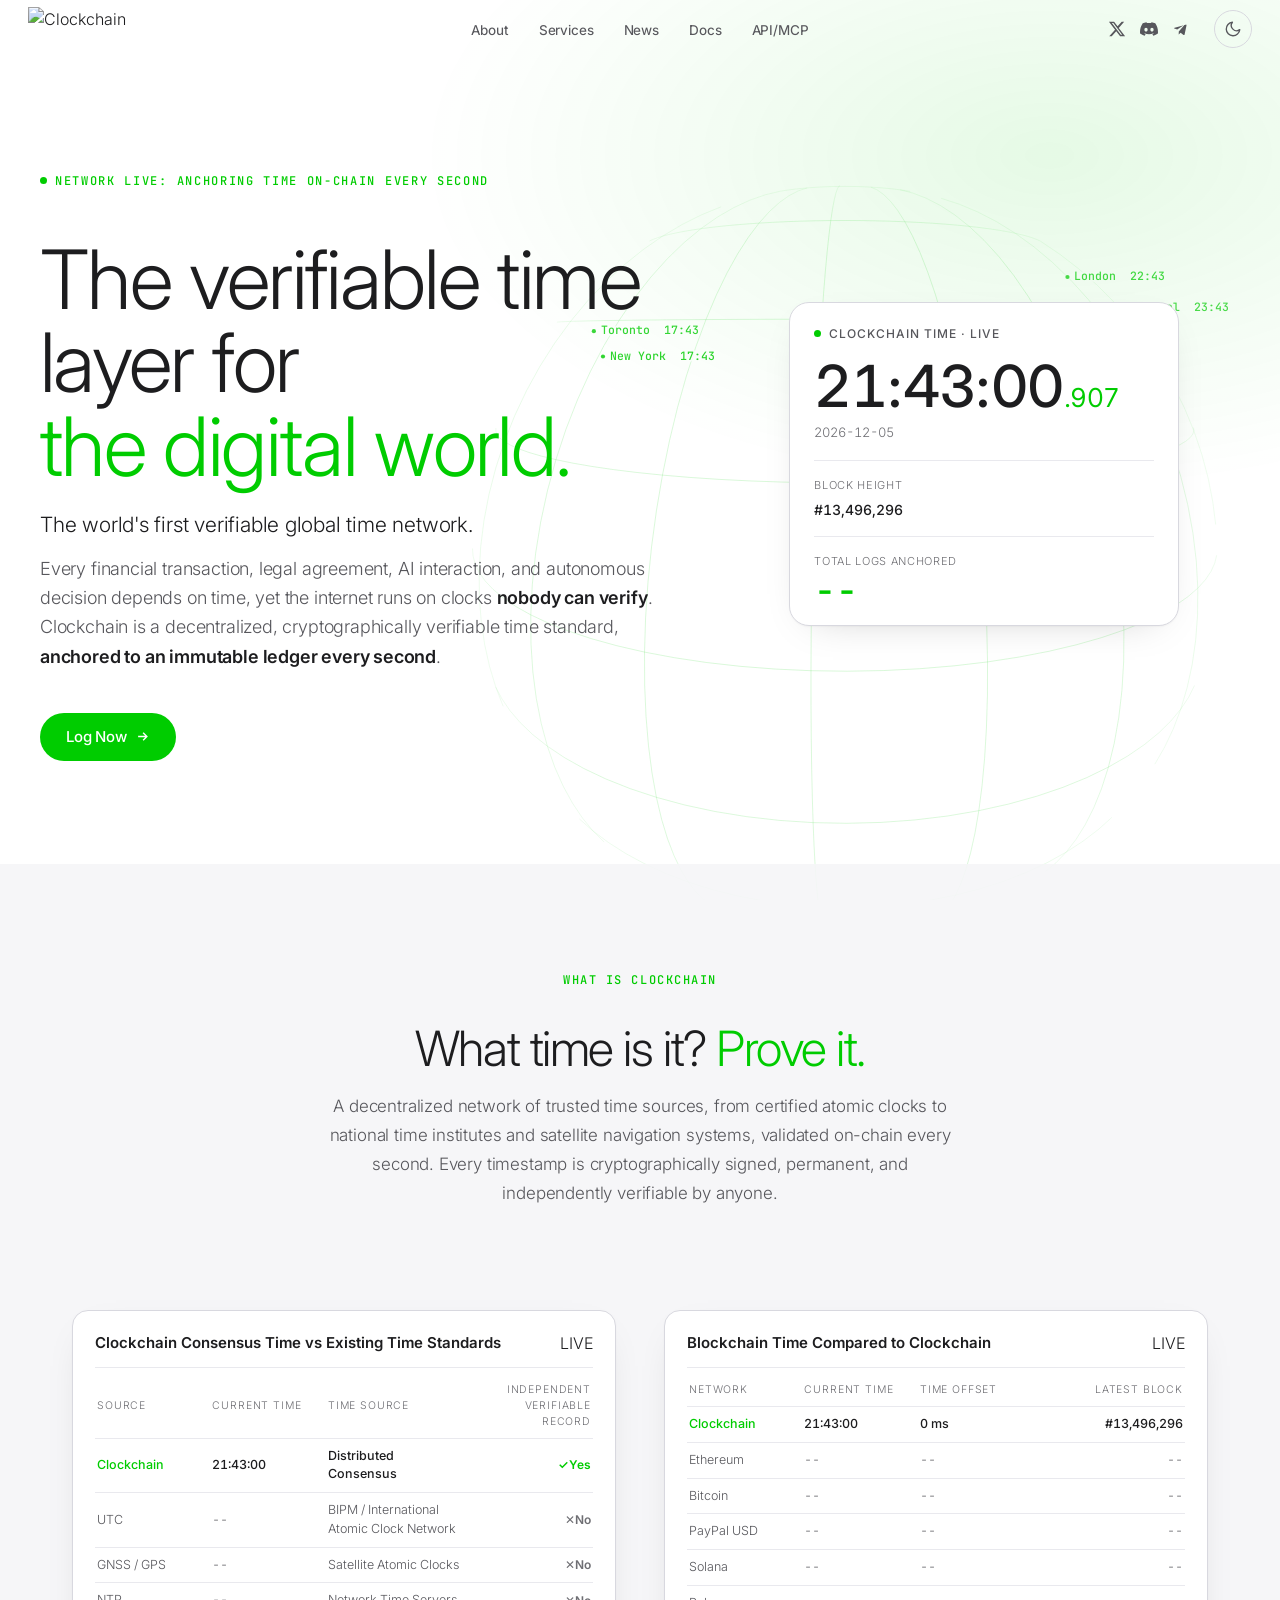
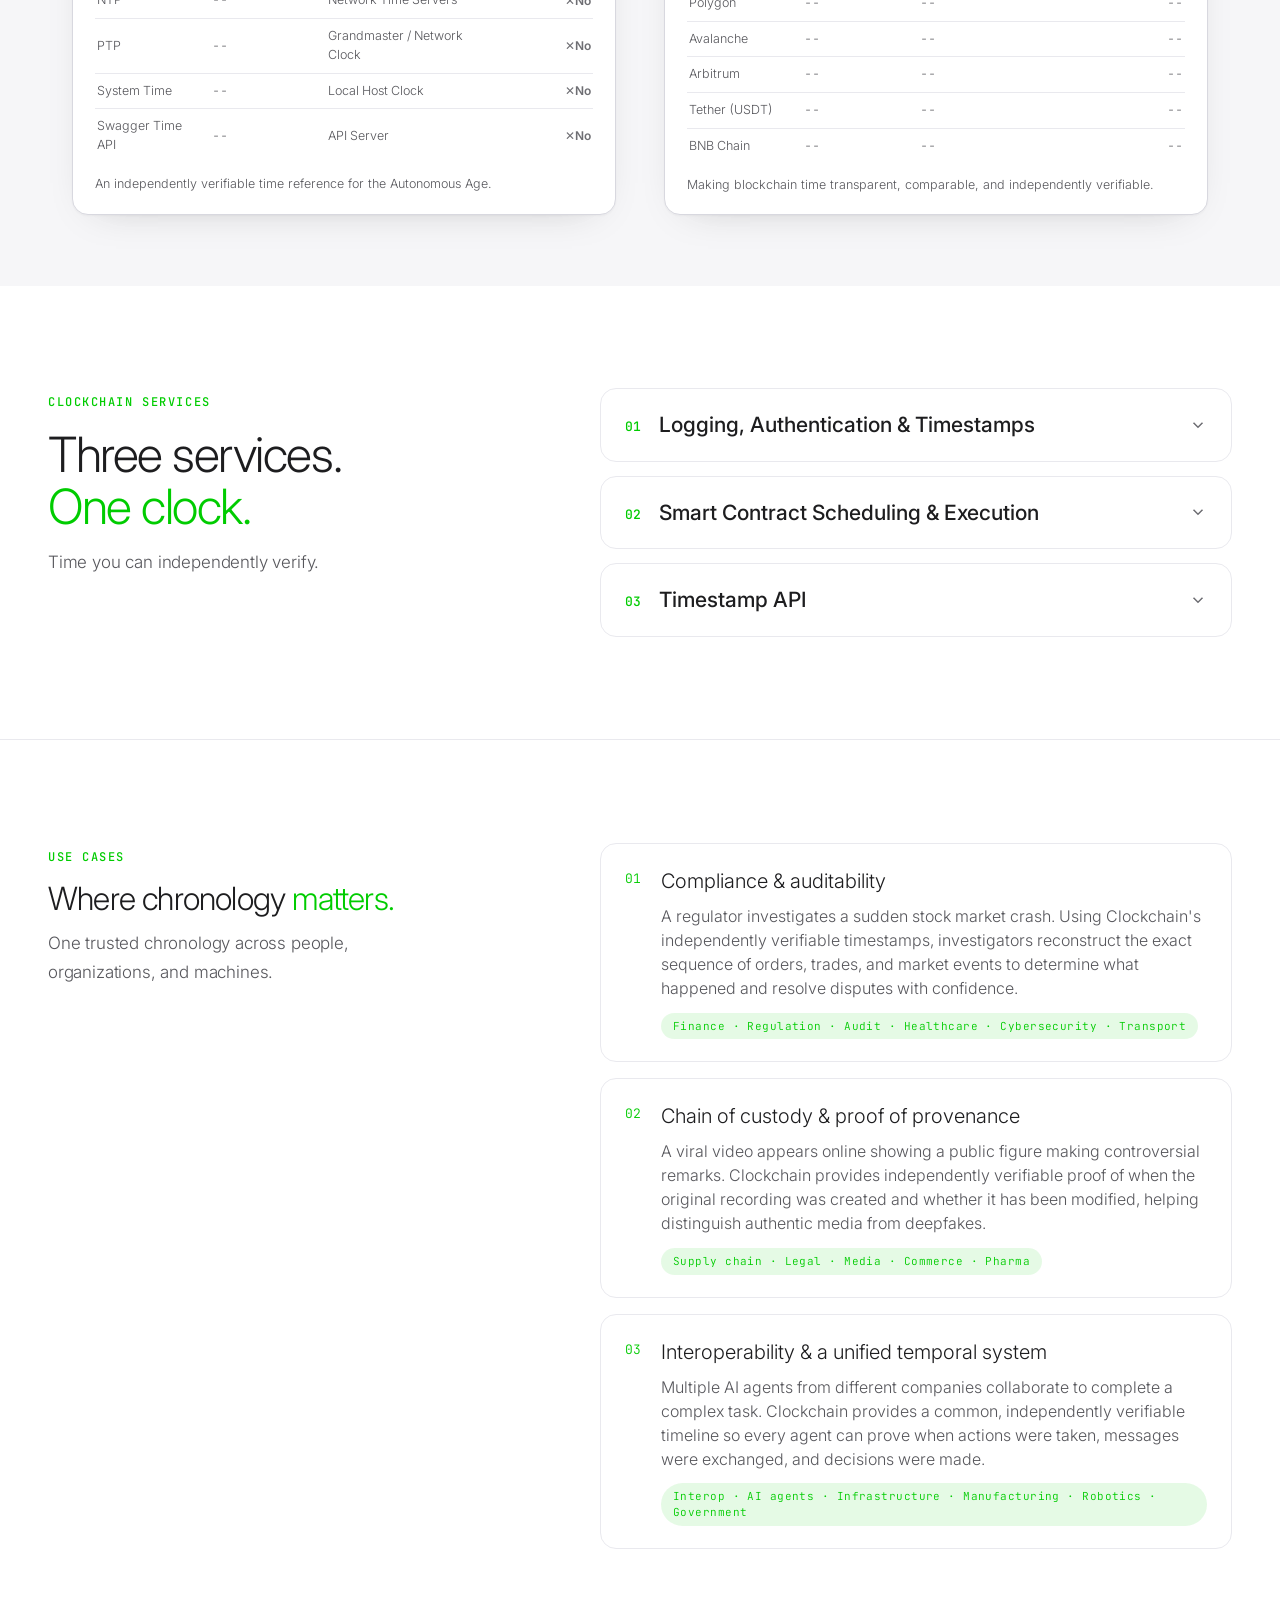
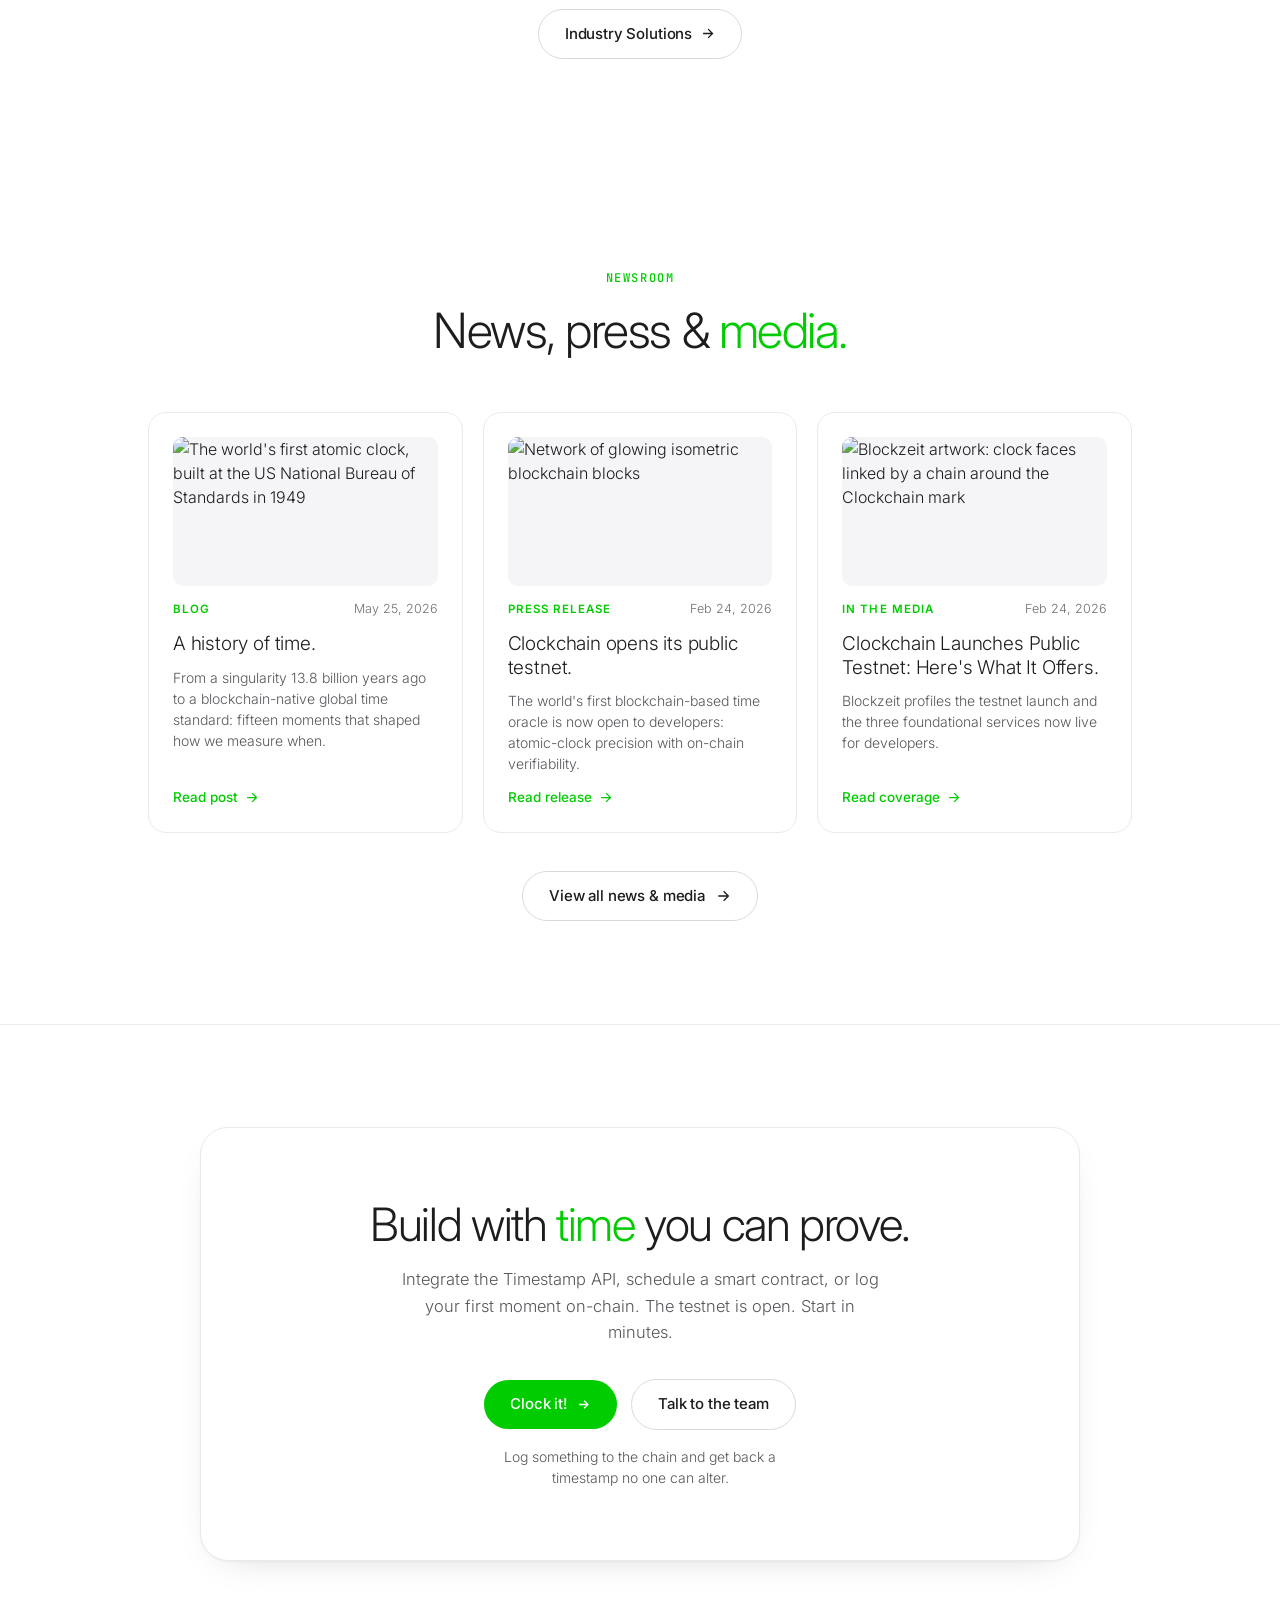
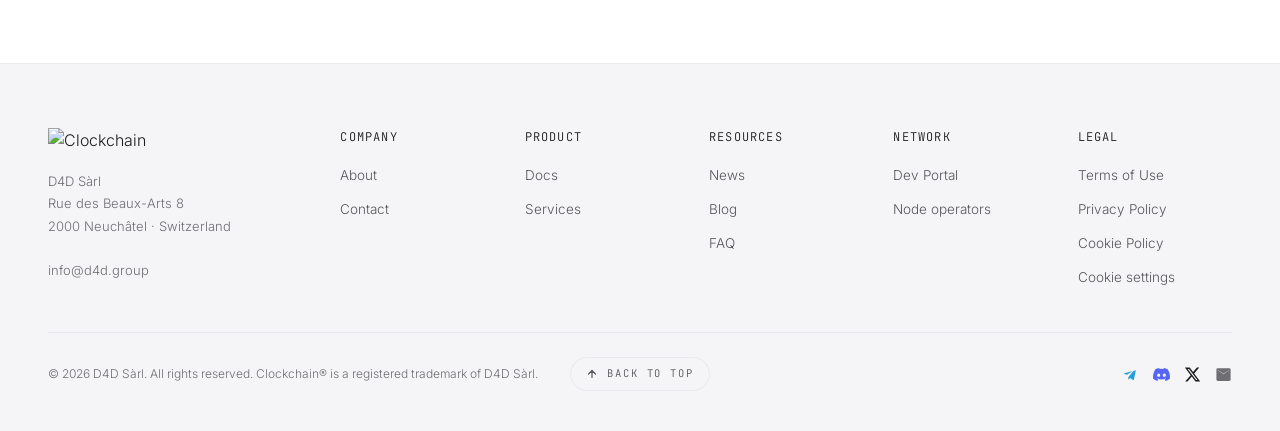
==== commit f6787b31: "Merge branch 'main' of https://github.com/koan-shdw/clockchain-preview-r2" ====
--- a/index.html
+++ b/index.html
@@ -30,7 +30,7 @@
     href="https://fonts.googleapis.com/css2?family=Space+Grotesk:wght@400;500;600;700&family=Inter:wght@100;200;300;400;500;600&family=JetBrains+Mono:wght@400;500&display=swap"
     rel="stylesheet" />
   <link rel="stylesheet" href="styles.css?v=5" />
-  <link rel="stylesheet" href="site.css?v=18" />
+  <link rel="stylesheet" href="site.css?v=19" />
   <script>window.CC_GA_ID = 'G-56GW11EBX3';</script>
   <script>(function () { try { var t = localStorage.getItem('cc-theme'); if (t === 'eclipse' || t === 'daylight') { document.documentElement.setAttribute('data-variant', t); } } catch (e) { } })();</script>
 </head>
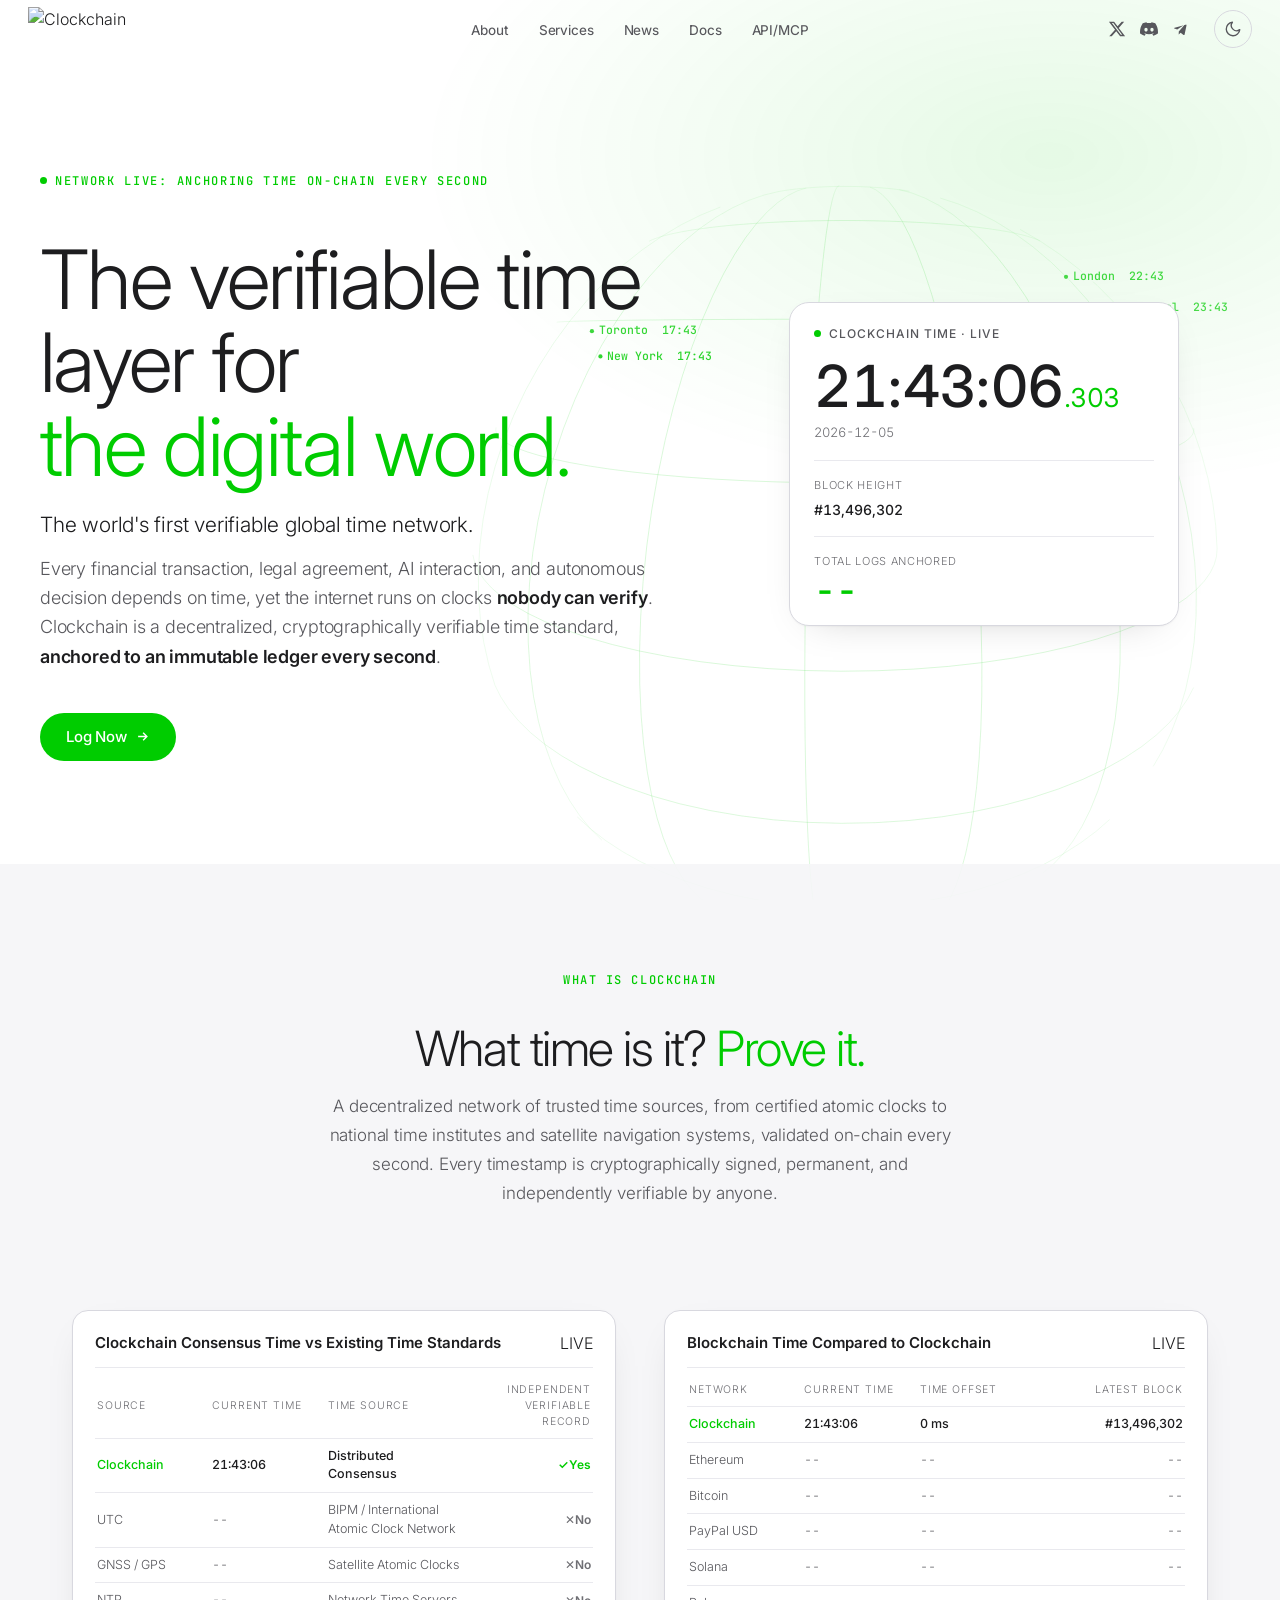
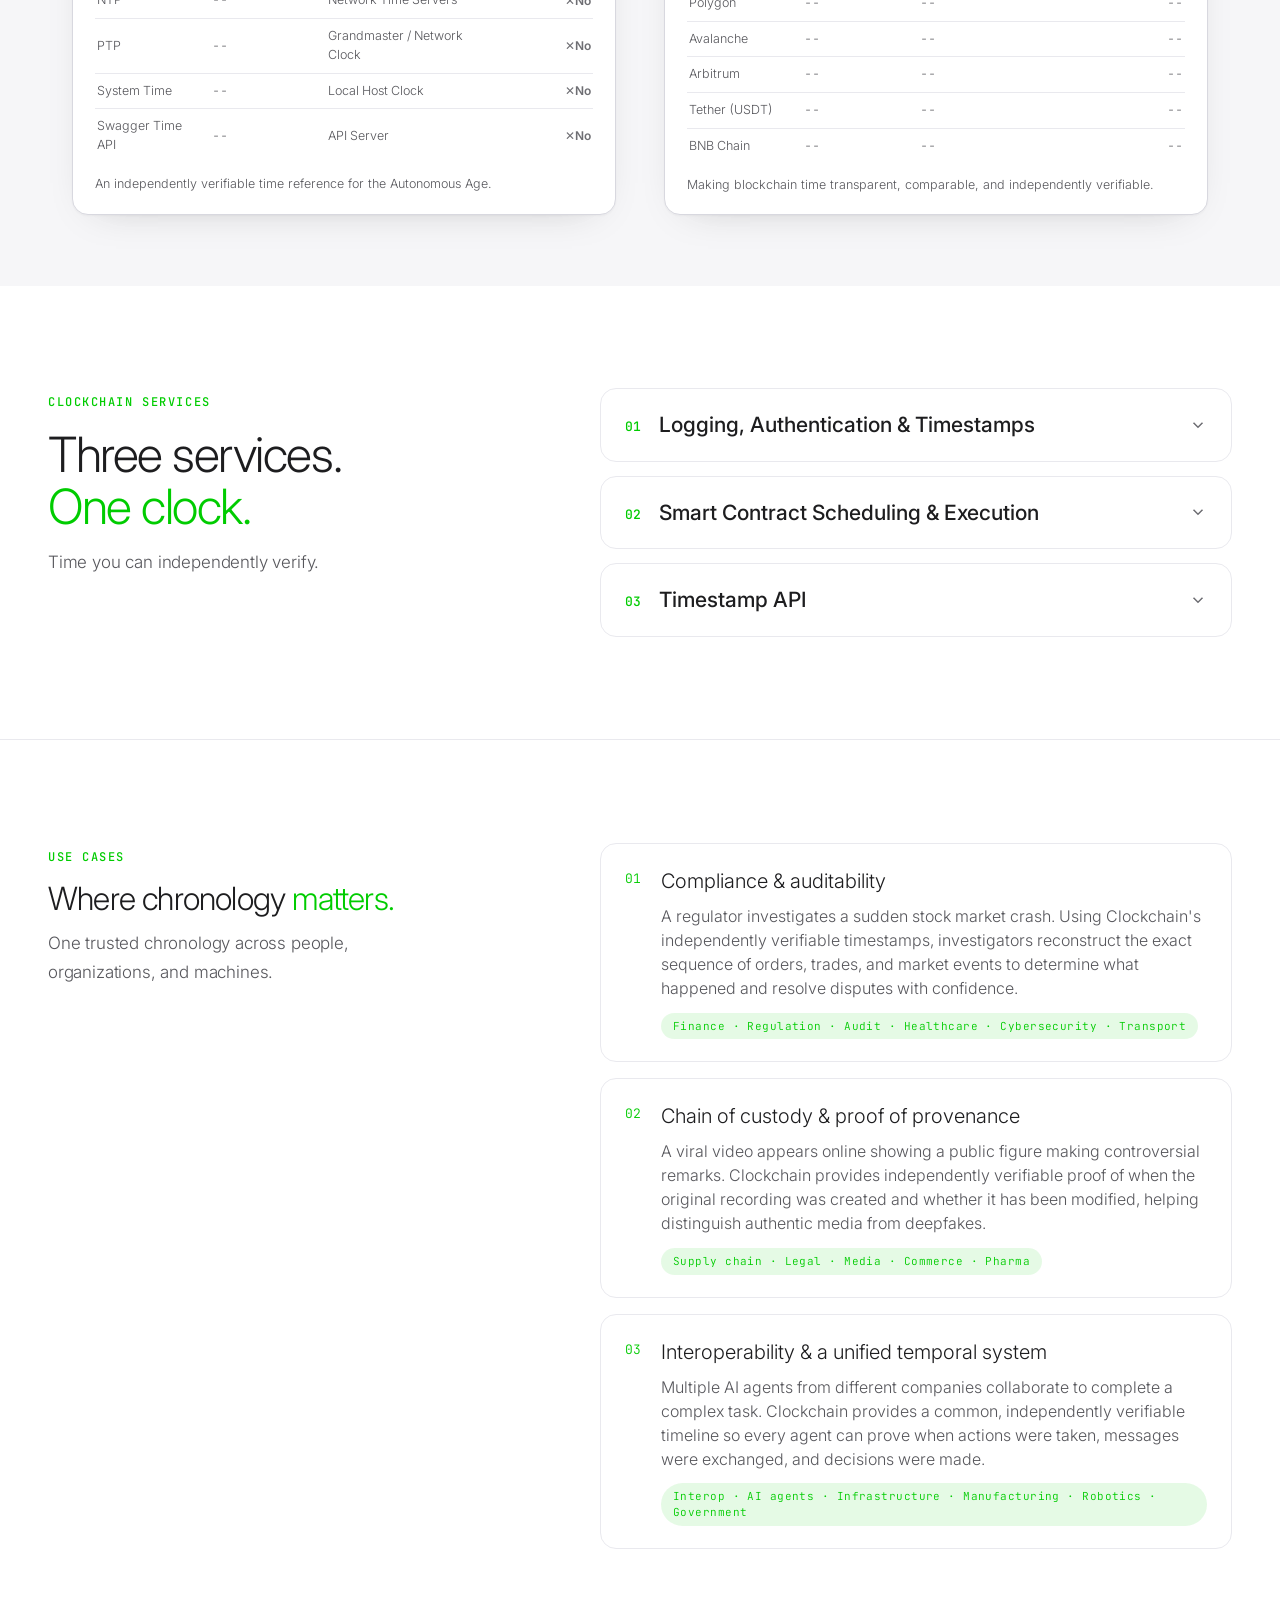
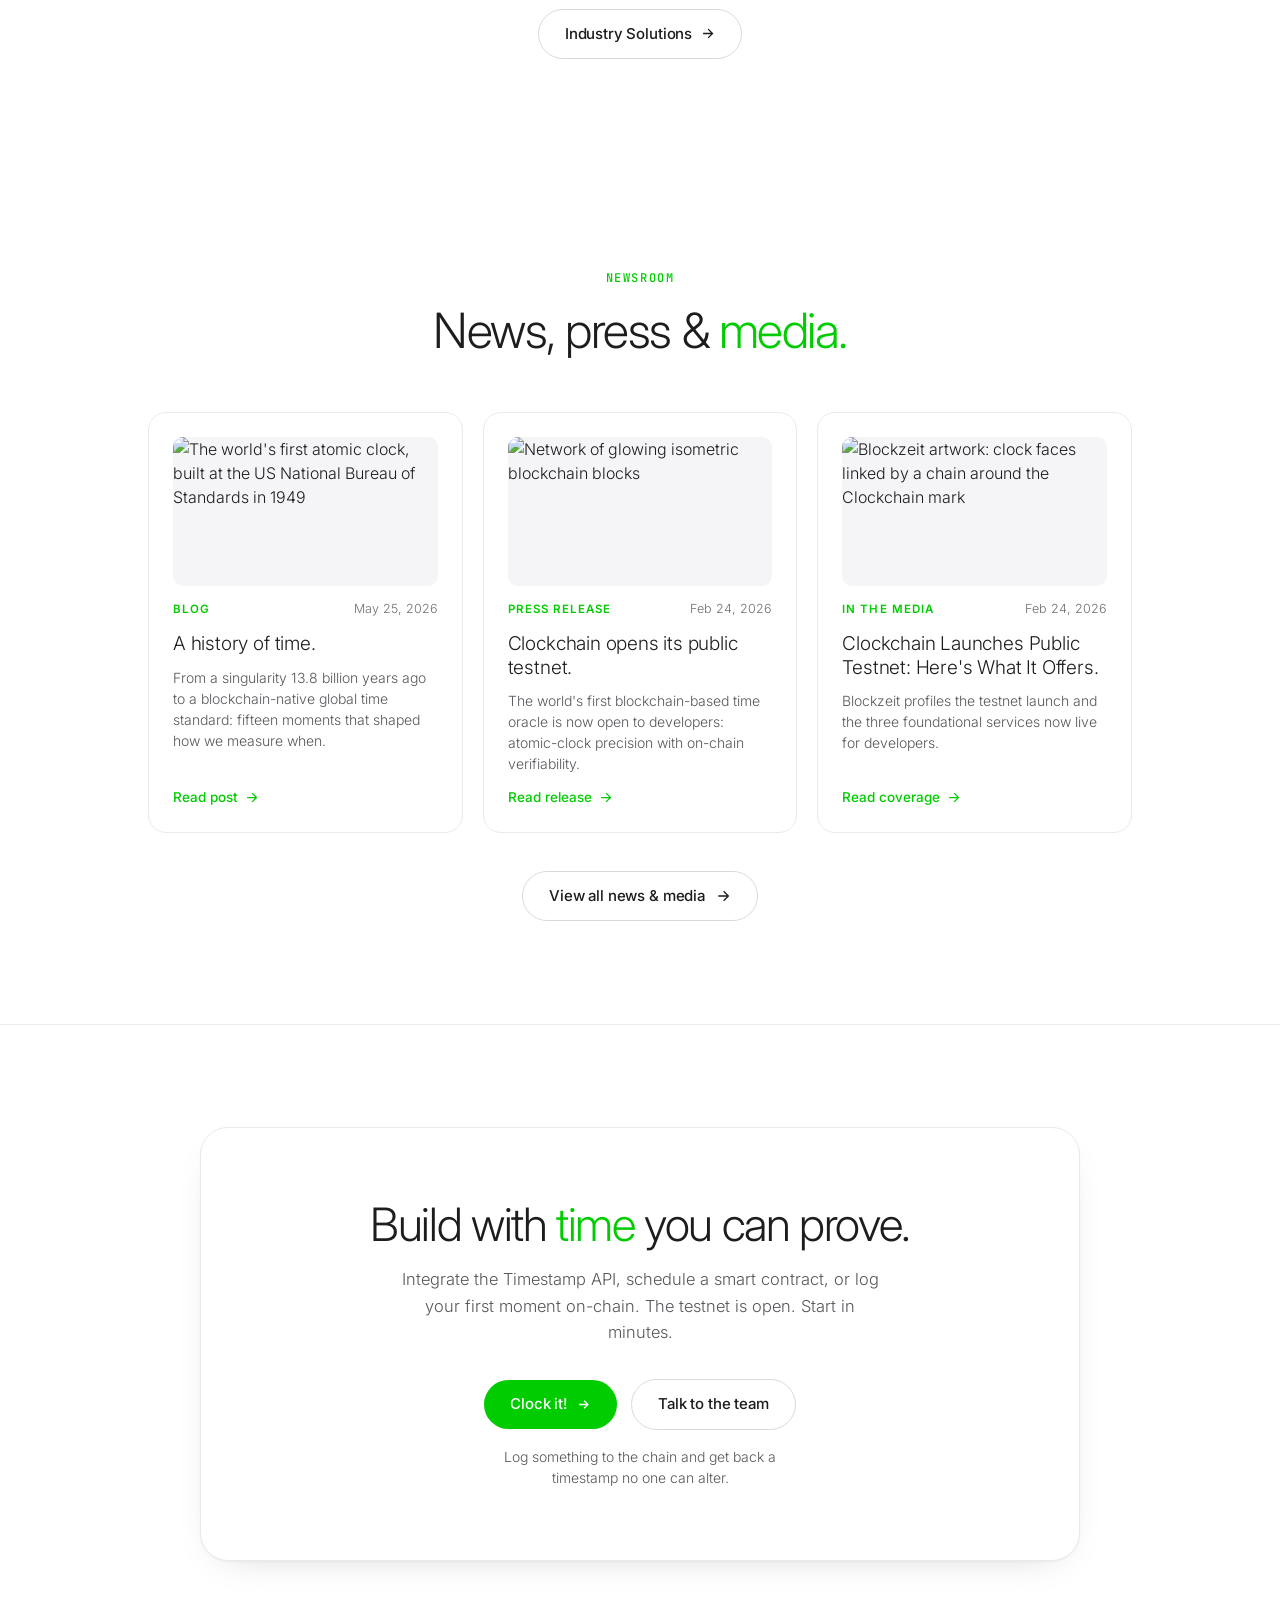
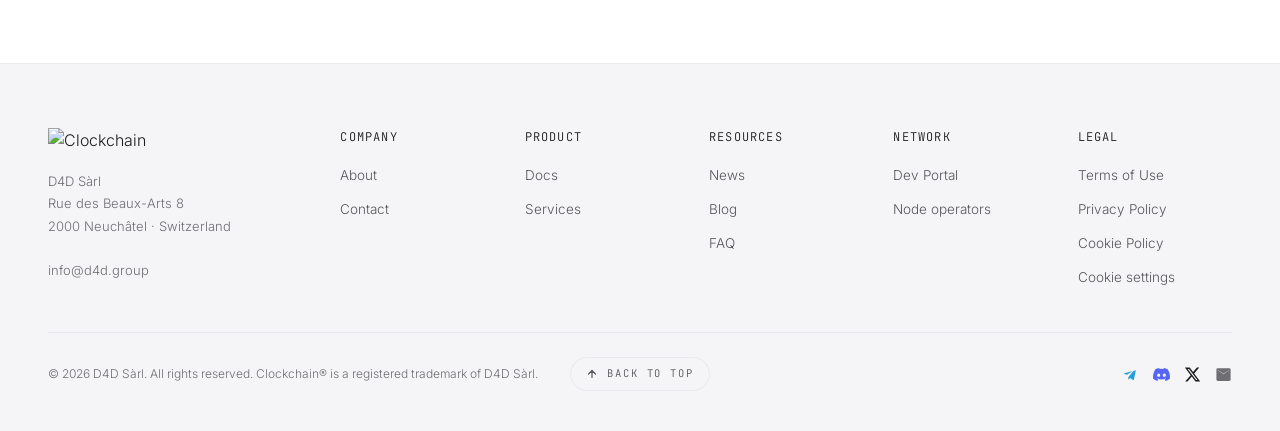
==== commit d8c6fbe7: "Redirect to staging" ====
--- a/index.html
+++ b/index.html
@@ -61,7 +61,7 @@
               second</strong>.
           </p>
           <div class="hero-q-actions">
-            <a class="btn btn-primary" href="https://dev.clockchain.network/service/" target="_blank" rel="noopener">Log
+            <a class="btn btn-primary" href="https://staging.clockchain.network/service/" target="_blank" rel="noopener">Log
               Now<svg viewBox="0 0 24 24" aria-hidden="true">
                 <path d="M5 12h14M13 6l6 6-6 6" />
               </svg></a>
@@ -280,7 +280,7 @@
                 <li>Advanced timestamp verification</li>
                 <li>Search and audit your full log history</li>
               </ul>
-              <a class="btn btn-primary svc-go" href="https://dev.clockchain.network/service/" target="_blank"
+              <a class="btn btn-primary svc-go" href="https://staging.clockchain.network/service/" target="_blank"
                 rel="noopener">Go Now<svg viewBox="0 0 24 24" aria-hidden="true">
                   <path d="M5 12h14M13 6l6 6-6 6" />
                 </svg></a>
@@ -302,7 +302,7 @@
                 <li>Webhook notifications</li>
                 <li>Full deployment monitoring</li>
               </ul>
-              <a class="btn btn-primary svc-go" href="https://dev.clockchain.network/service/" target="_blank"
+              <a class="btn btn-primary svc-go" href="https://staging.clockchain.network/service/" target="_blank"
                 rel="noopener">Go Now<svg viewBox="0 0 24 24" aria-hidden="true">
                   <path d="M5 12h14M13 6l6 6-6 6" />
                 </svg></a>
@@ -324,7 +324,7 @@
                 <li>Webhook notifications and bulk operations</li>
                 <li>SLA guarantee</li>
               </ul>
-              <a class="btn btn-primary svc-go" href="https://dev.clockchain.network/service/" target="_blank"
+              <a class="btn btn-primary svc-go" href="https://staging.clockchain.network/service/" target="_blank"
                 rel="noopener">Go Now<svg viewBox="0 0 24 24" aria-hidden="true">
                   <path d="M5 12h14M13 6l6 6-6 6" />
                 </svg></a>
@@ -443,7 +443,7 @@
           <p class="sub">Integrate the Timestamp API, schedule a smart contract, or log your first moment on-chain. The
             testnet is open. Start in minutes.</p>
           <div class="cta-actions">
-            <a class="btn btn-primary" href="https://dev.clockchain.network/service/" target="_blank" rel="noopener">Clock
+            <a class="btn btn-primary" href="https://staging.clockchain.network/service/" target="_blank" rel="noopener">Clock
               it!<svg viewBox="0 0 24 24" aria-hidden="true">
                 <path d="M5 12h14M13 6l6 6-6 6" />
               </svg></a>
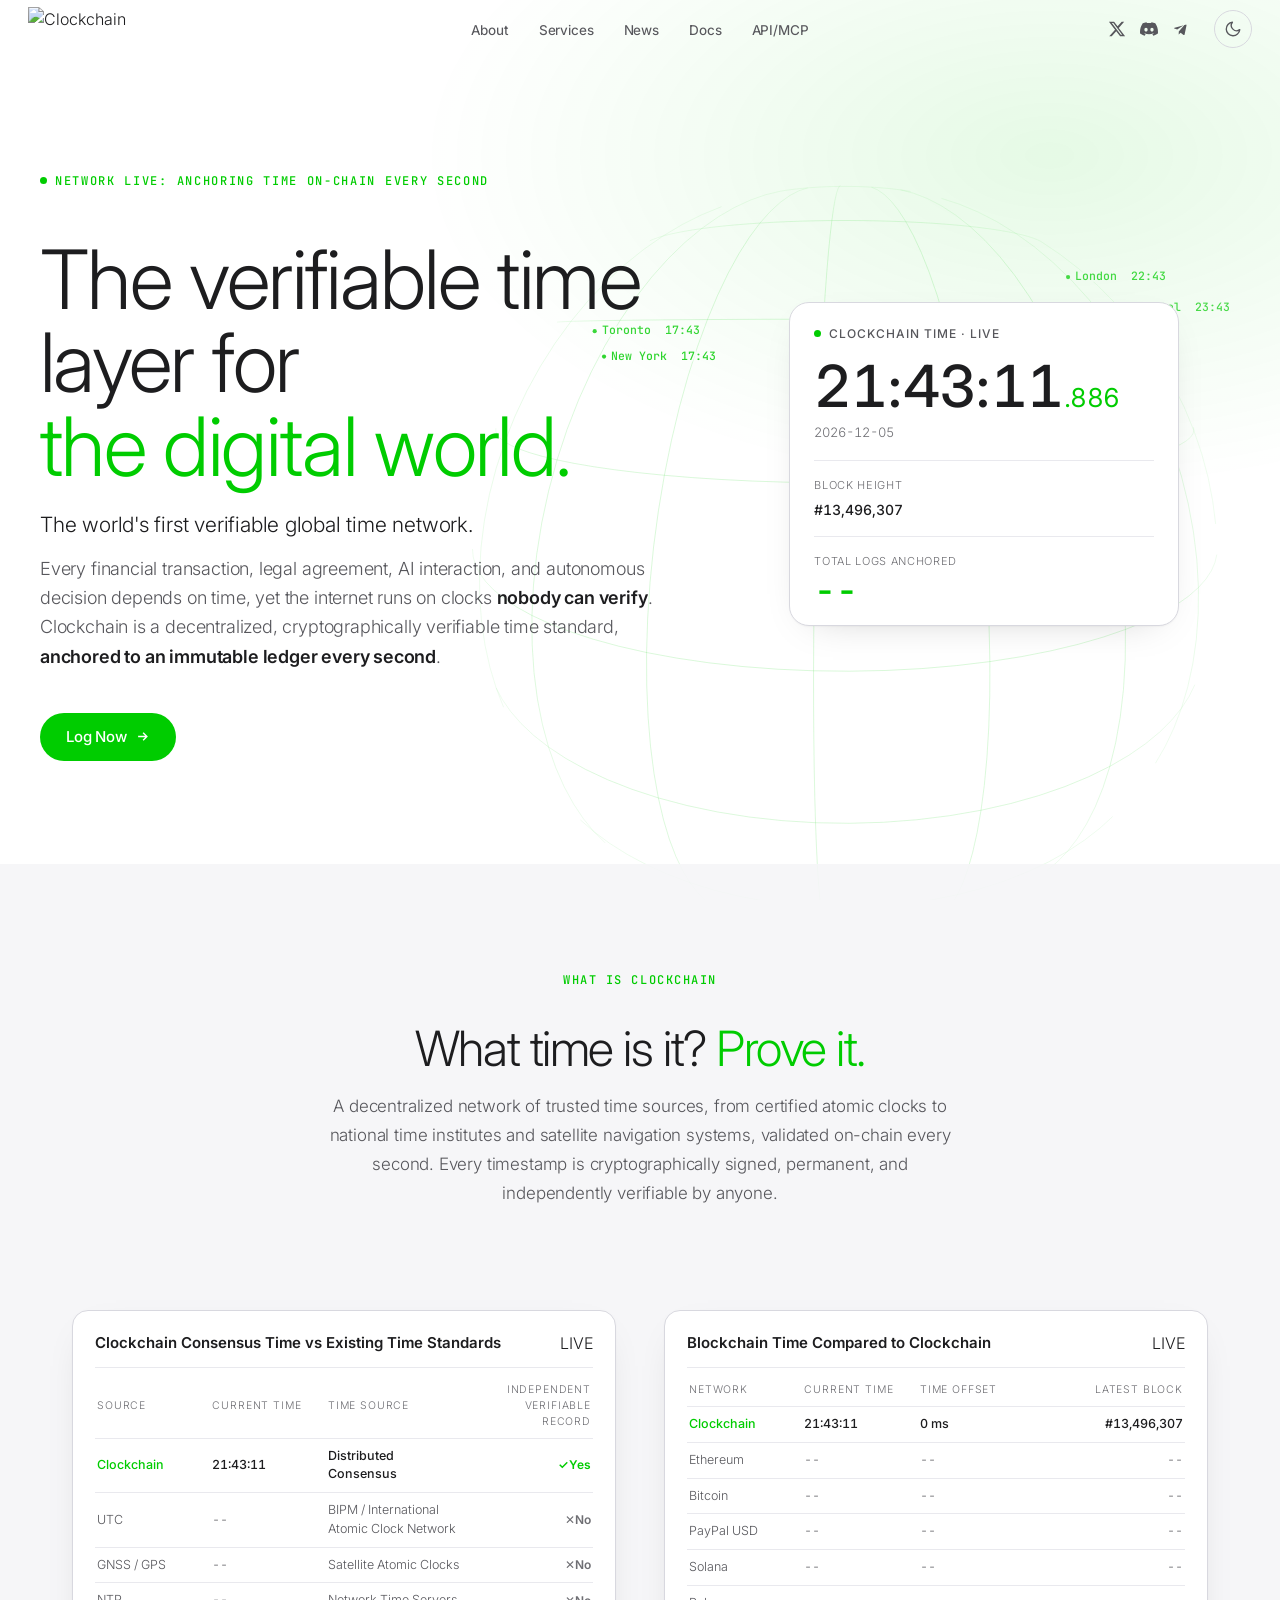
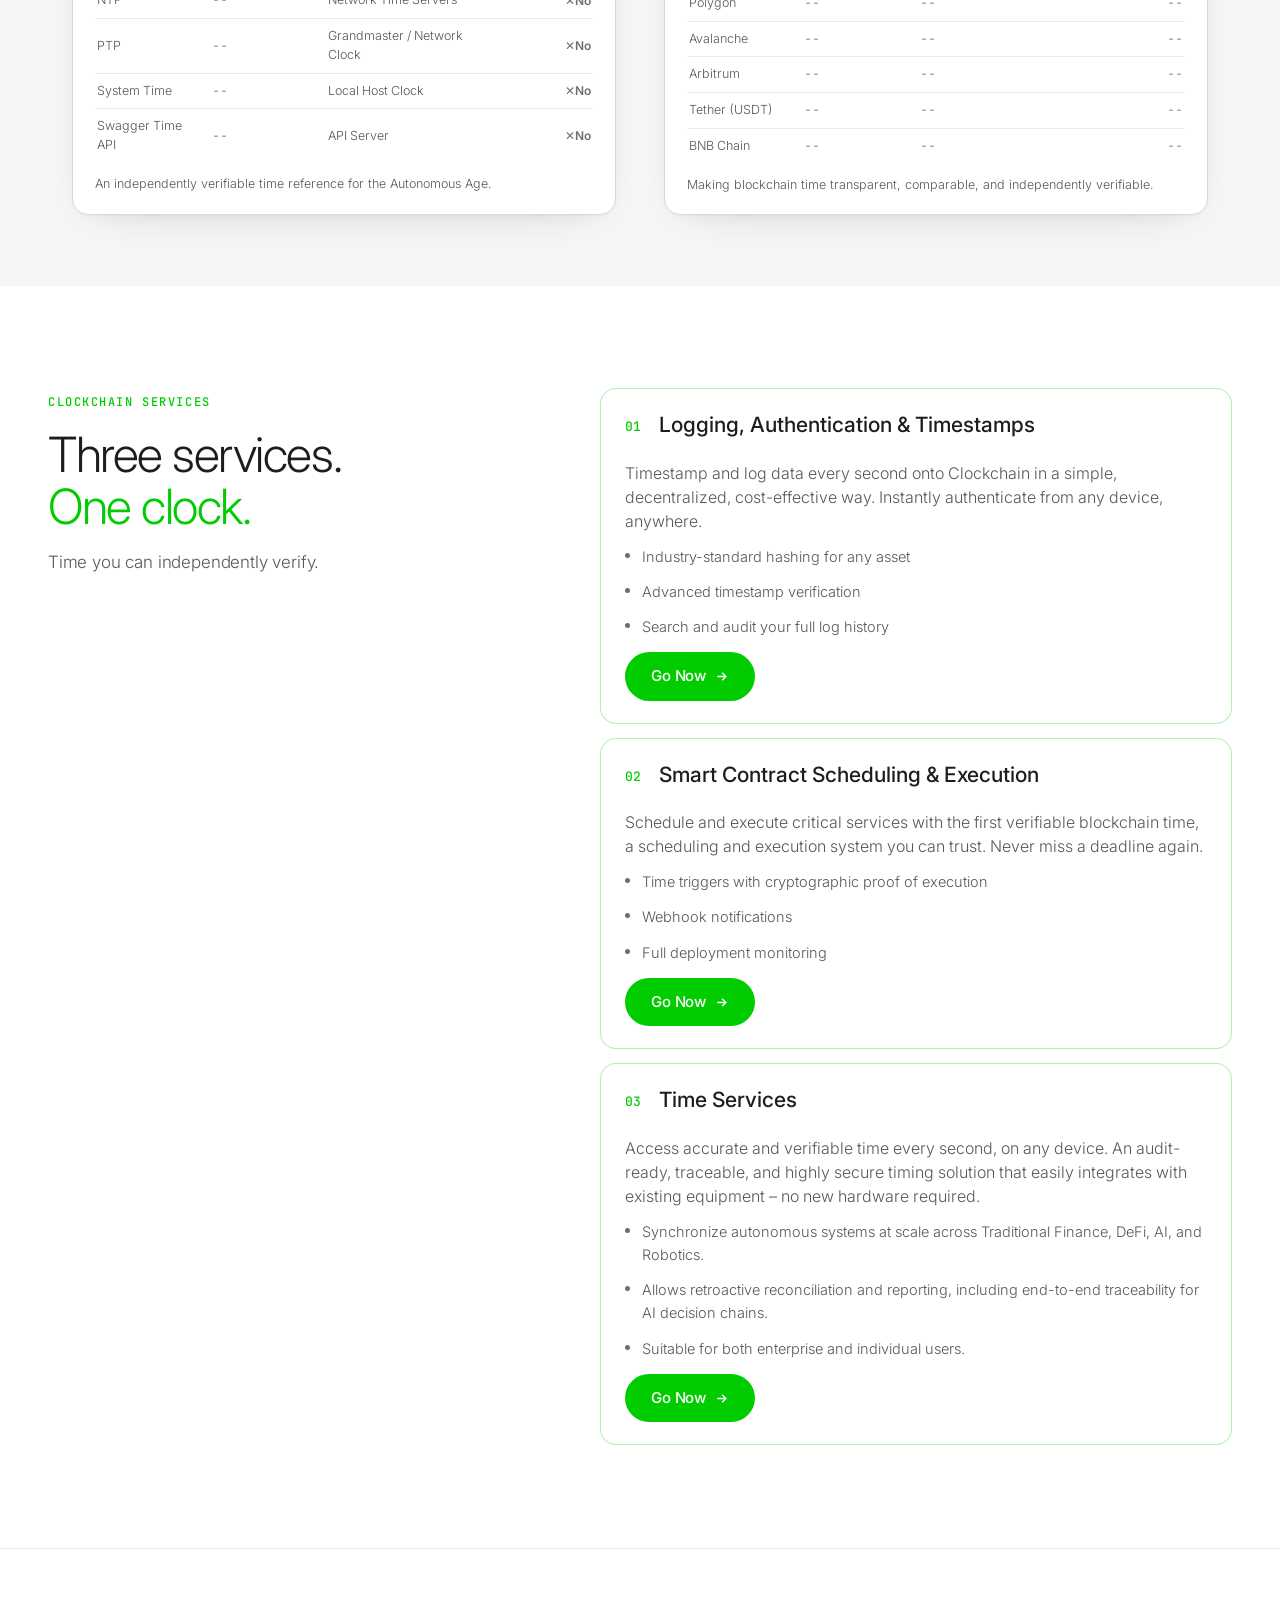
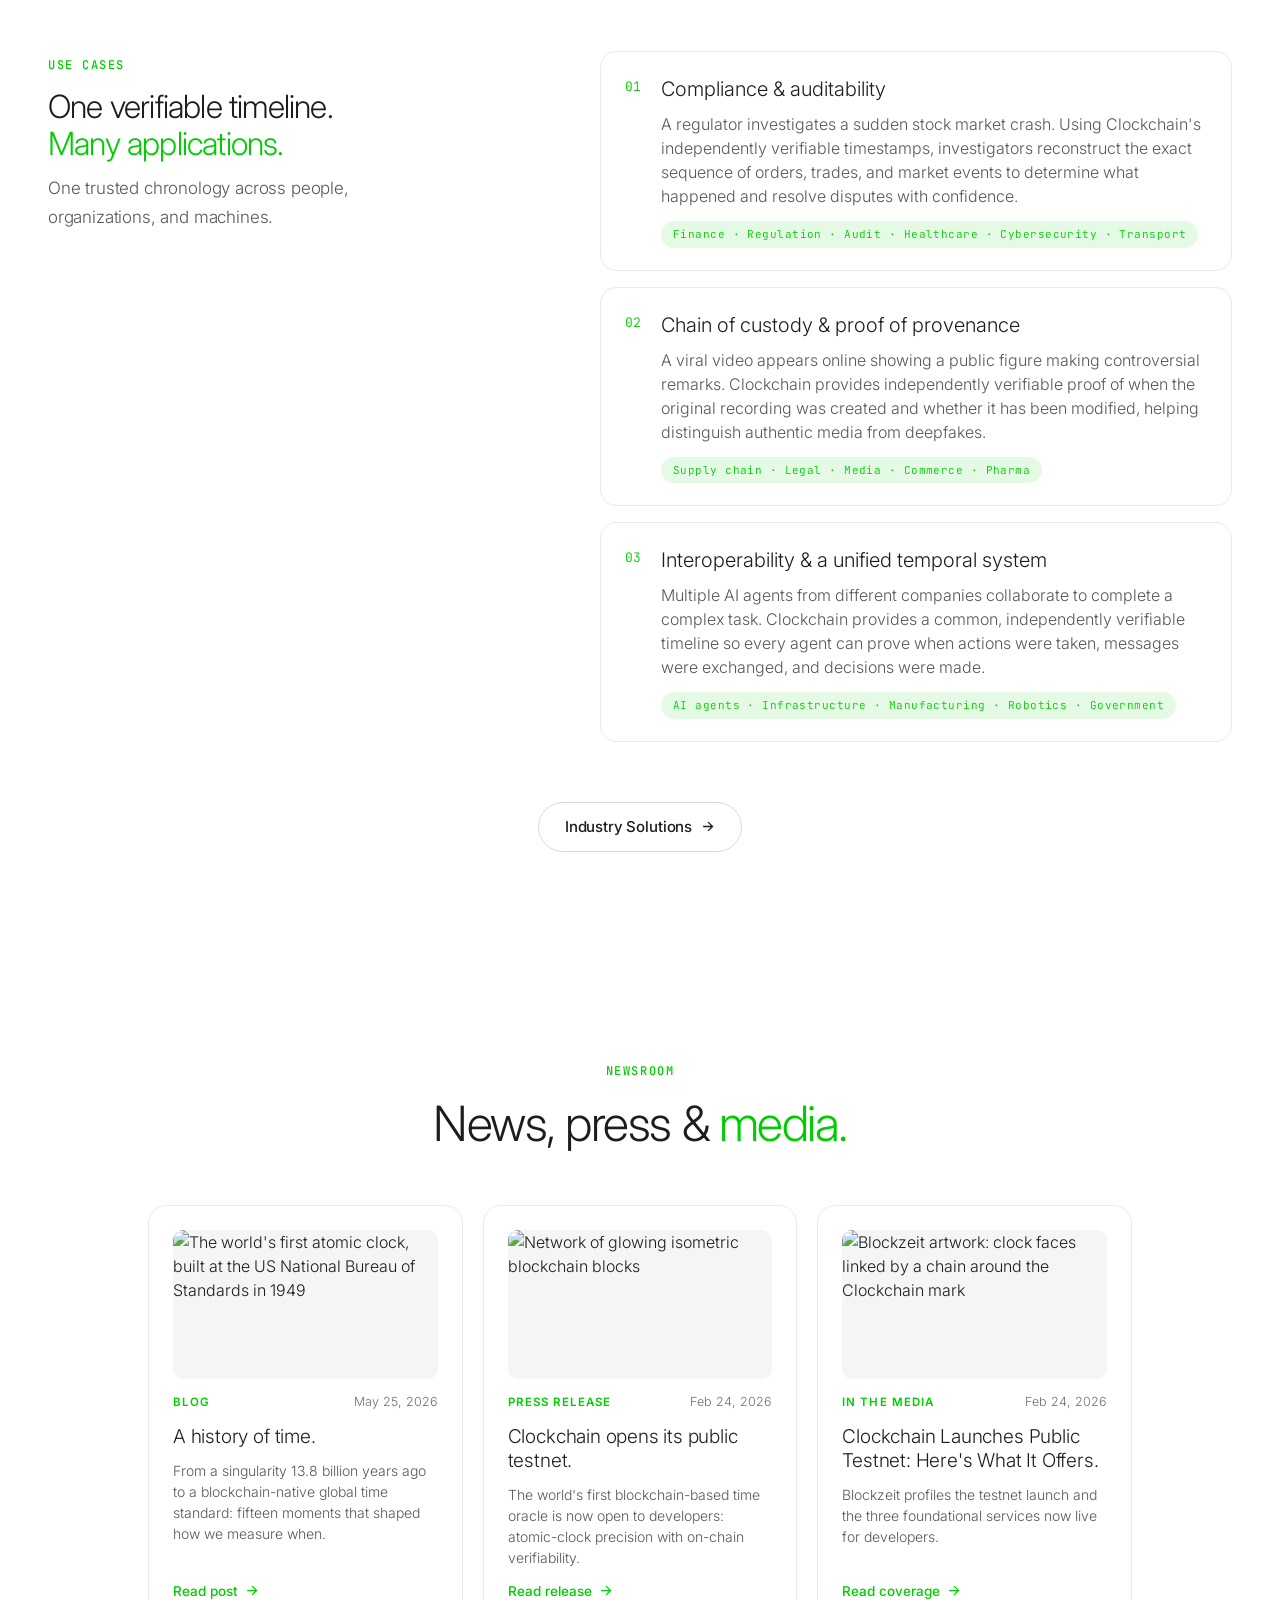
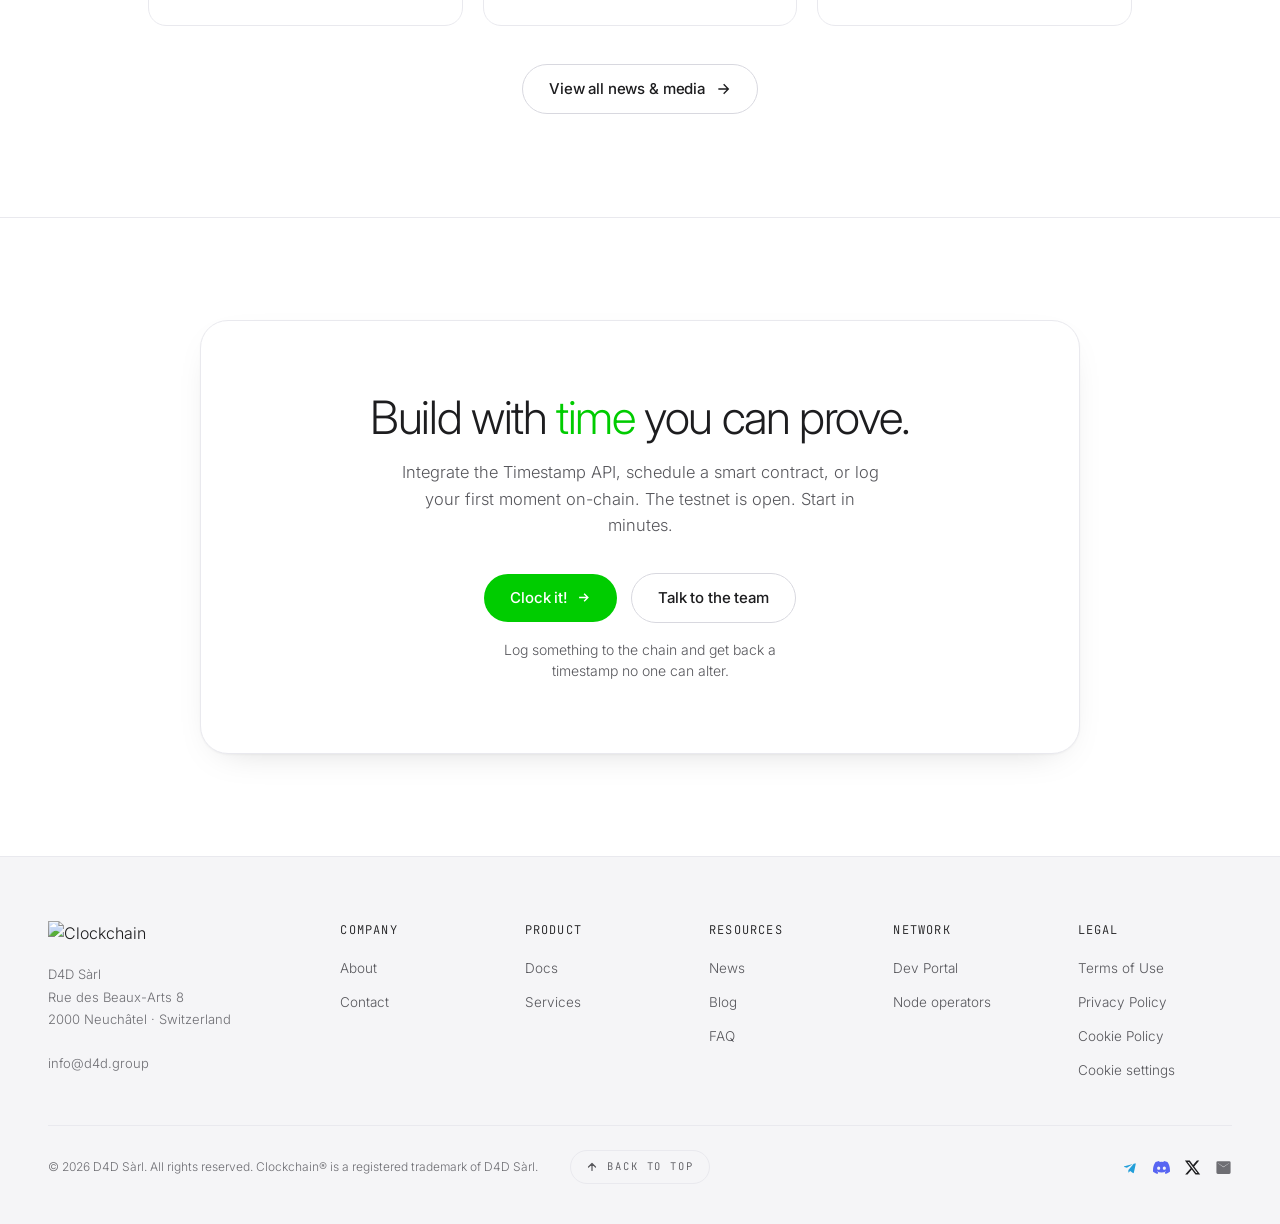
==== commit f50838bb: "changes in homepage and blogs" ====
--- a/index.html
+++ b/index.html
@@ -61,7 +61,8 @@
               second</strong>.
           </p>
           <div class="hero-q-actions">
-            <a class="btn btn-primary" href="https://staging.clockchain.network/service/" target="_blank" rel="noopener">Log
+            <a class="btn btn-primary" href="https://staging.clockchain.network/service/" target="_blank"
+              rel="noopener">Log
               Now<svg viewBox="0 0 24 24" aria-hidden="true">
                 <path d="M5 12h14M13 6l6 6-6 6" />
               </svg></a>
@@ -264,13 +265,14 @@
           <p class="body-lg">Time you can independently verify.</p>
         </div>
         <div class="svc-acc-list">
-          <details class="svc-acc">
+          <article class="svc-acc cursor-pointer"
+            onclick="window.open('https://staging.clockchain.network/service/', '_blank')" open>
             <summary>
               <span class="svc-n">01</span>
               <span class="svc-acc-title">Logging, Authentication &amp; Timestamps</span>
-              <svg class="svc-acc-chev" viewBox="0 0 24 24" aria-hidden="true">
+              <!-- <svg class="svc-acc-chev" viewBox="0 0 24 24" aria-hidden="true">
                 <path d="M6 9l6 6 6-6" />
-              </svg>
+              </svg> -->
             </summary>
             <div class="svc-acc-body">
               <p>Timestamp and log data every second onto Clockchain in a simple, decentralized, cost-effective way.
@@ -285,14 +287,15 @@
                   <path d="M5 12h14M13 6l6 6-6 6" />
                 </svg></a>
             </div>
-          </details>
-          <details class="svc-acc">
+          </article>
+          <article class="svc-acc cursor-pointer"
+            onclick="window.open('https://staging.clockchain.network/service/', '_blank')" open>
             <summary>
               <span class="svc-n">02</span>
               <span class="svc-acc-title">Smart Contract Scheduling &amp; Execution</span>
-              <svg class="svc-acc-chev" viewBox="0 0 24 24" aria-hidden="true">
+              <!-- <svg class="svc-acc-chev" viewBox="0 0 24 24" aria-hidden="true">
                 <path d="M6 9l6 6 6-6" />
-              </svg>
+              </svg> -->
             </summary>
             <div class="svc-acc-body">
               <p>Schedule and execute critical services with the first verifiable blockchain time, a scheduling and
@@ -307,29 +310,31 @@
                   <path d="M5 12h14M13 6l6 6-6 6" />
                 </svg></a>
             </div>
-          </details>
-          <details class="svc-acc">
+          </article>
+          <article class="svc-acc cursor-pointer"
+            onclick="window.open('https://staging.clockchain.network/service/', '_blank')" open>
             <summary>
               <span class="svc-n">03</span>
-              <span class="svc-acc-title">Timestamp API</span>
-              <svg class="svc-acc-chev" viewBox="0 0 24 24" aria-hidden="true">
+              <span class="svc-acc-title">Time Services</span>
+              <!-- <svg class="svc-acc-chev" viewBox="0 0 24 24" aria-hidden="true">
                 <path d="M6 9l6 6 6-6" />
-              </svg>
+              </svg> -->
             </summary>
             <div class="svc-acc-body">
-              <p>Access, verify, and stamp anything, every second, on any device. Clockchain-verified timestamps for
-                UTC, GPS, TAI, ISO 8601, and RFC 3339, with microsecond precision.</p>
+              <p>Access accurate and verifiable time every second, on any device. An audit-ready, traceable, and highly
+                secure timing solution that easily integrates with existing equipment – no new hardware required.</p>
               <ul class="ps-list">
-                <li>Unlimited API requests with full API access</li>
-                <li>Webhook notifications and bulk operations</li>
-                <li>SLA guarantee</li>
+                <li>Synchronize autonomous systems at scale across Traditional Finance, DeFi, AI, and Robotics.</li>
+                <li>Allows retroactive reconciliation and reporting, including end-to-end traceability for AI decision
+                  chains.</li>
+                <li>Suitable for both enterprise and individual users.</li>
               </ul>
               <a class="btn btn-primary svc-go" href="https://staging.clockchain.network/service/" target="_blank"
                 rel="noopener">Go Now<svg viewBox="0 0 24 24" aria-hidden="true">
                   <path d="M5 12h14M13 6l6 6-6 6" />
                 </svg></a>
             </div>
-          </details>
+          </article>
         </div>
       </div>
     </section>
@@ -339,7 +344,7 @@
       <div class="container">
         <div class="ps-subhead">
           <span class="tag">Use Cases</span>
-          <h3 class="ps-subhead-title">Where chronology <em>matters.</em></h3>
+          <h3 class="ps-subhead-title">One verifiable timeline. <em>Many applications.</em></h3>
           <p class="body-lg">One trusted chronology across people, organizations, and machines.</p>
         </div>
         <div class="uc-list">
@@ -350,7 +355,12 @@
               <p>A regulator investigates a sudden stock market crash. Using Clockchain's independently verifiable
                 timestamps, investigators reconstruct the exact sequence of orders, trades, and market events to
                 determine what happened and resolve disputes with confidence.</p>
-              <span class="pill">Finance · Regulation · Audit · Healthcare · Cybersecurity · Transport</span>
+              <span class="pill"><span class="cursor-pointer" onclick="window.open('assets/industry/clockchain-financial-services.pdf', '_blank')">Finance</span> · <span
+                  class="cursor-pointer" onclick="window.open('assets/docs/verifiable-time-for-regulatory-compliance.pdf', '_blank')">Regulation</span> · <span
+                  class="cursor-pointer" onclick="window.open('assets/docs/verifiable-time-for-regulatory-compliance.pdf', '_blank')">Audit</span> · <span class="cursor-pointer"
+                  onclick="window.open('assets/industry/clockchain-healthcare-medicine.pdf', '_blank')">Healthcare</span> · <span class="cursor-pointer"
+                  onclick="window.open('assets/industry/clockchain-cybersecurity.pdf', '_blank')">Cybersecurity</span> · <span class="cursor-pointer"
+                  onclick="window.open('assets/industry/clockchain-transportation.pdf', '_blank')">Transport</span></span>
             </div>
           </article>
           <article class="uc-card">
@@ -360,7 +370,11 @@
               <p>A viral video appears online showing a public figure making controversial remarks. Clockchain provides
                 independently verifiable proof of when the original recording was created and whether it has been
                 modified, helping distinguish authentic media from deepfakes.</p>
-              <span class="pill">Supply chain · Legal · Media · Commerce · Pharma</span>
+              <span class="pill"><span class="cursor-pointer" onclick="window.open('assets/industry/clockchain-supply-chain.pdf', '_blank')">Supply chain</span> ·
+                <span class="cursor-pointer" onclick="window.open('assets/industry/clockchain-legal-services.pdf', '_blank')">Legal</span> · <span
+                  class="cursor-pointer" onclick="window.open('assets/industry/clockchain-media-publishing.pdf', '_blank')">Media</span> · <span class="cursor-pointer"
+                  onclick="window.open('assets/industry/clockchain-digital-commerce.pdf', '_blank')">Commerce</span> · <span class="cursor-pointer"
+                  onclick="window.open('assets/industry/clockchain-pharma-life-sciences.pdf', '_blank')">Pharma</span></span>
             </div>
           </article>
           <article class="uc-card">
@@ -370,7 +384,11 @@
               <p>Multiple AI agents from different companies collaborate to complete a complex task. Clockchain provides
                 a common, independently verifiable timeline so every agent can prove when actions were taken, messages
                 were exchanged, and decisions were made.</p>
-              <span class="pill">Interop · AI agents · Infrastructure · Manufacturing · Robotics · Government</span>
+              <span class="pill"><span class="cursor-pointer" onclick="window.open('assets/industry/clockchain-ai-systems.pdf', '_blank')">AI agents</span> ·
+                <span class="cursor-pointer" onclick="window.open('assets/industry/clockchain-critical-infrastructure.pdf', '_blank')">Infrastructure</span> · <span
+                  class="cursor-pointer" onclick="window.open('assets/industry/clockchain-industrial-manufacturing.pdf', '_blank')">Manufacturing</span> · <span
+                  class="cursor-pointer" onclick="window.open('assets/industry/clockchain-robotics-autonomous-systems.pdf', '_blank')">Robotics</span> · <span
+                  class="cursor-pointer" onclick="window.open('assets/industry/clockchain-government-public-sector.pdf', '_blank')">Government</span></span>
             </div>
           </article>
         </div>
@@ -443,7 +461,8 @@
           <p class="sub">Integrate the Timestamp API, schedule a smart contract, or log your first moment on-chain. The
             testnet is open. Start in minutes.</p>
           <div class="cta-actions">
-            <a class="btn btn-primary" href="https://staging.clockchain.network/service/" target="_blank" rel="noopener">Clock
+            <a class="btn btn-primary" href="https://staging.clockchain.network/service/" target="_blank"
+              rel="noopener">Clock
               it!<svg viewBox="0 0 24 24" aria-hidden="true">
                 <path d="M5 12h14M13 6l6 6-6 6" />
               </svg></a>
--- a/site.css
+++ b/site.css
@@ -5,6 +5,7 @@
    ============================================================ */
 
 /* ===== Nav socials (Connect dropdown removed) ===== */
+.cursor-pointer{cursor: pointer;}
 .nav-socials{display:flex;align-items:center;gap:14px;margin-right:6px;}
 .nav-socials a{display:inline-flex;width:18px;height:18px;color:var(--fg-2);transition:color .2s ease;}
 .nav-socials a:hover{color:var(--fg);}
@@ -259,19 +260,27 @@
 .cmp-verify.yes::before{content:"\2713 ";}
 .cmp-verify.no::before{content:"\2715 ";}
 /* R2 #7: mobile, the two boxes stack centered */
+.cmp-card{
+  background:var(--surface);border:1px solid var(--line-2);border-radius:16px;
+  box-shadow:var(--shadow);padding:20px 22px;
+}
 @media(max-width:860px){
   .compare .container{padding-left:0;padding-right:0;}
   .compare-grid{grid-template-columns:1fr;justify-items:center;gap:24px;}
   .cmp-card{width:100%;max-width:600px;min-width:0;}
 }
 @media(max-width:640px){
+  .cw-card{zoom:0.7}
   .cmp-card{padding:16px 14px;}
   .cmp-t-time .cw-row,.cmp-t-chain .cw-row{font-size:10.5px;gap:6px;}
-}
-.cmp-card{
-  background:var(--surface);border:1px solid var(--line-2);border-radius:16px;
-  box-shadow:var(--shadow);padding:20px 22px;
-}
+   .compare{
+    padding:10px;
+  }
+}
+@media(max-width:440px){
+  .cmp-card{padding:8px; zoom: 0.7}
+}
+
 .cmp-head{display:flex;align-items:center;justify-content:space-between;gap:12px;margin-bottom:6px;}
 .cmp-title{font-family:var(--f-display);font-size:15px;font-weight:600;color:var(--fg);}
 .cmp-note{font-size:12.5px;color:var(--fg-2);margin-top:12px;line-height:1.5;}
